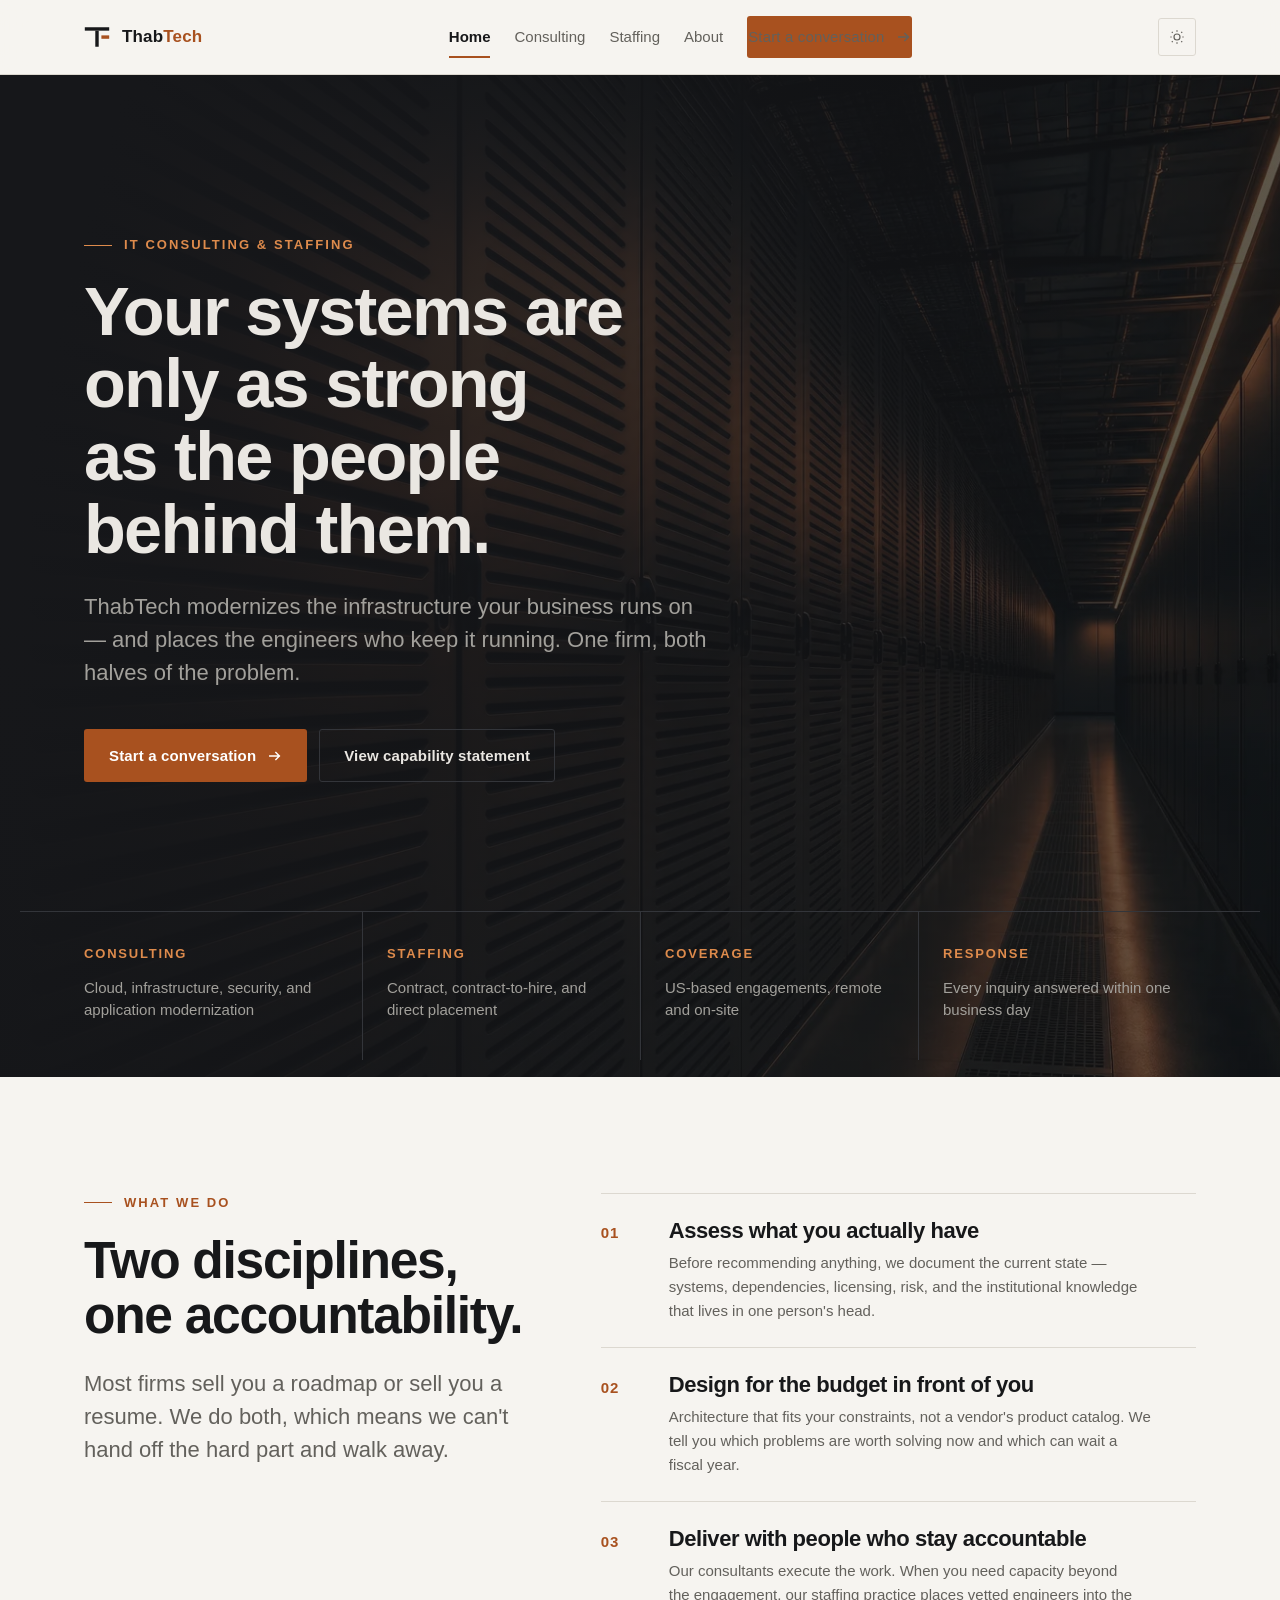
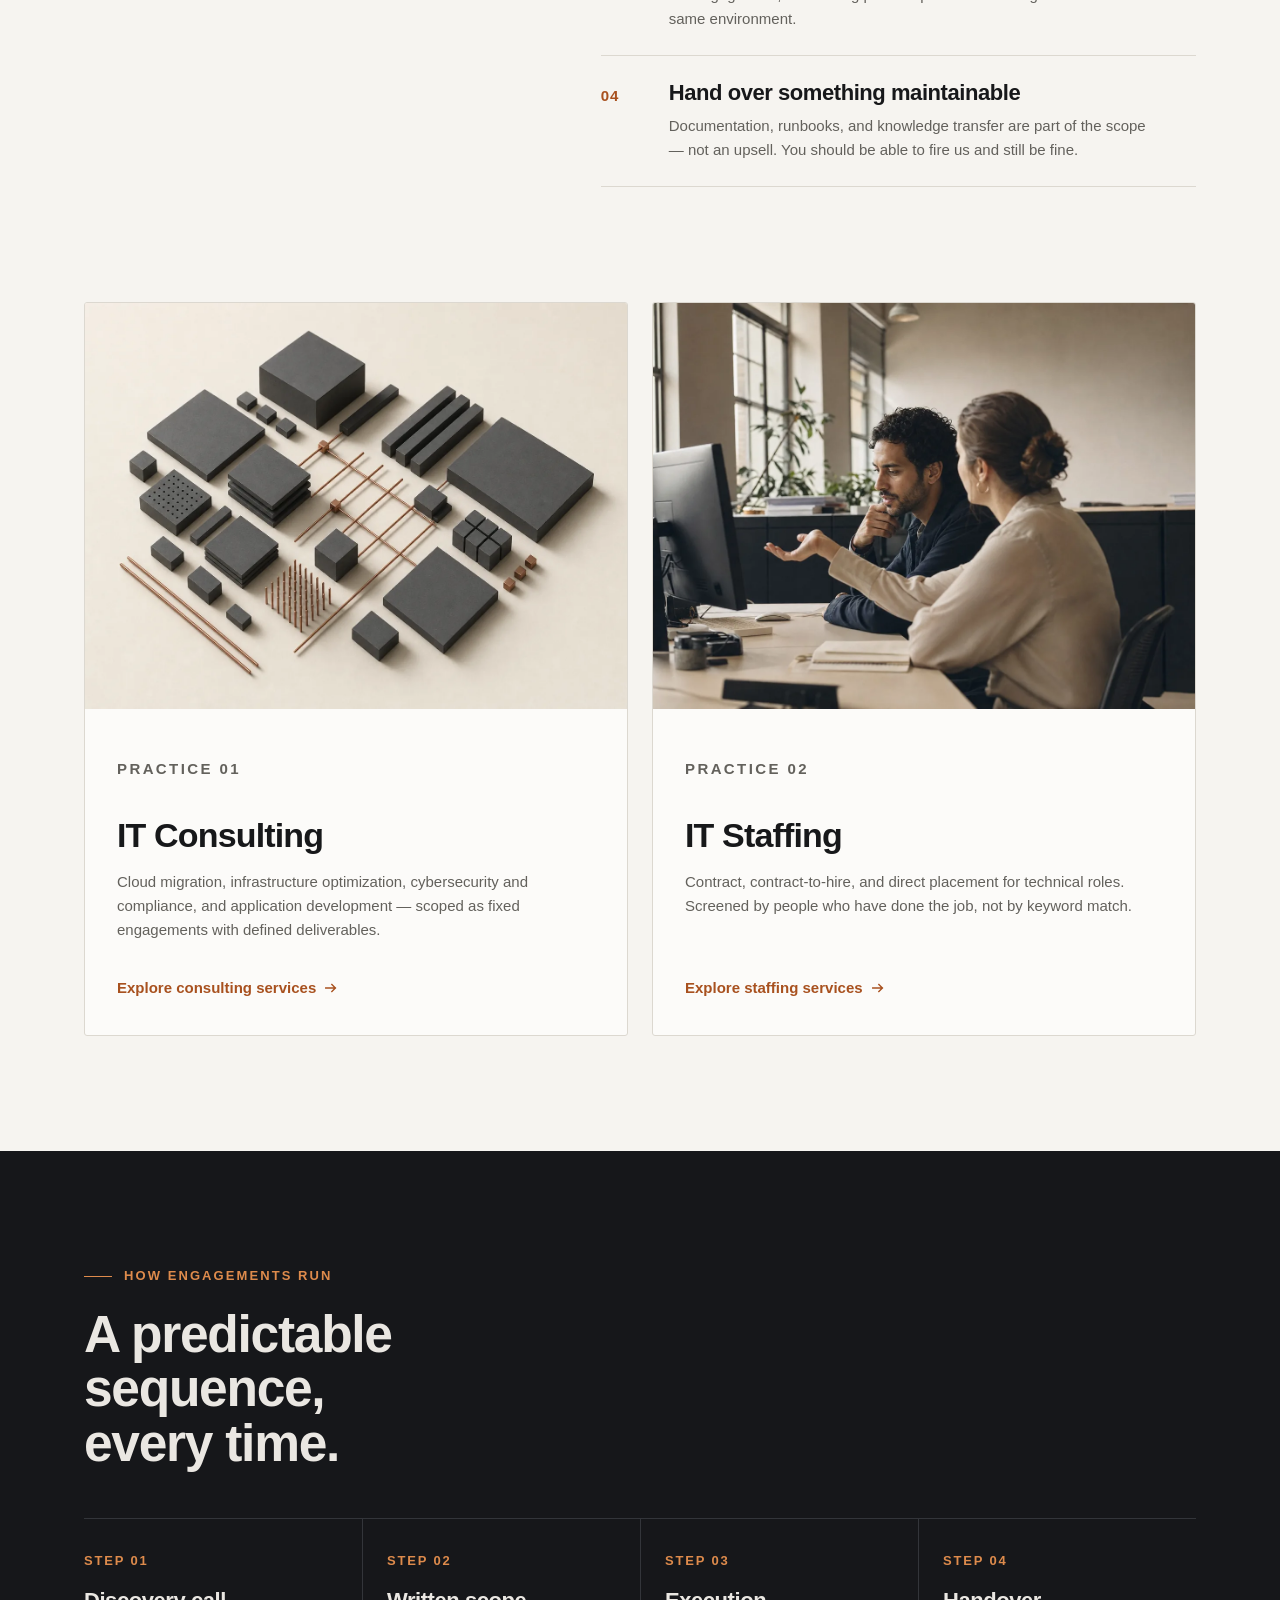
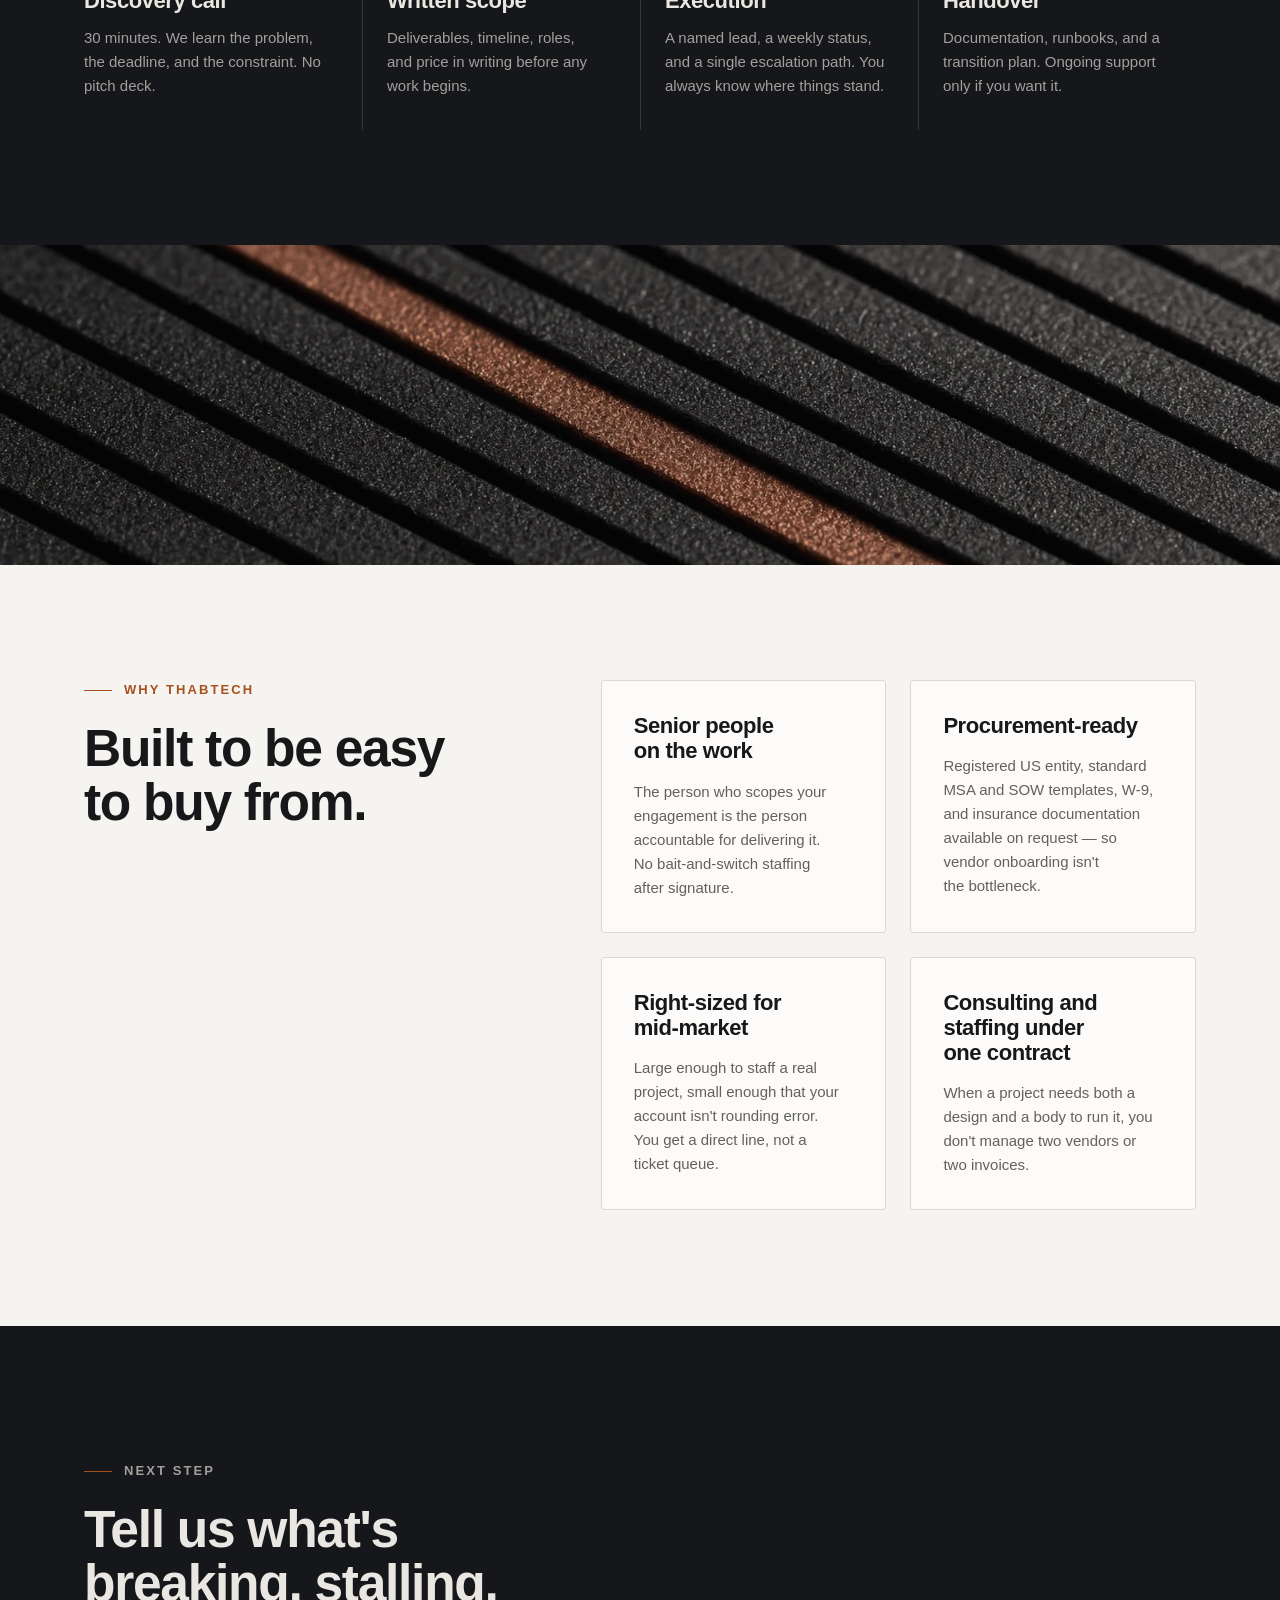
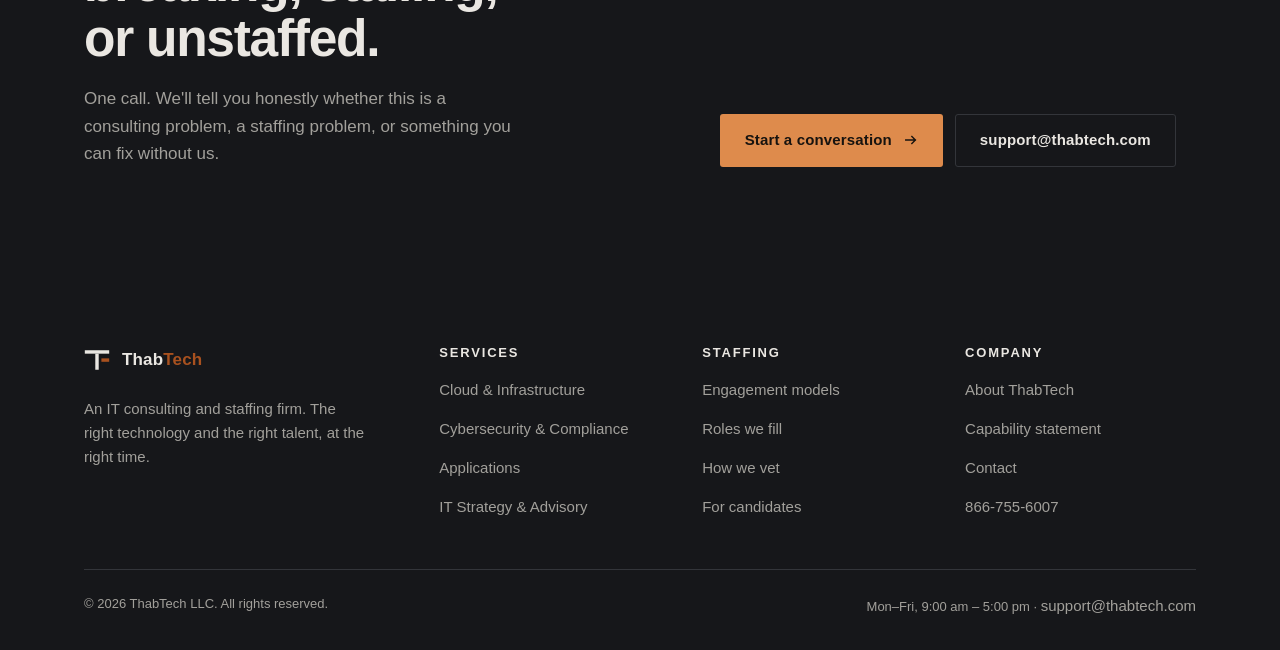
==== index.html @ 32658267 "ThabTech redesign: full 5-page site" ====
<!DOCTYPE html>
<html lang="en">
<head>
<meta charset="utf-8">
<meta name="viewport" content="width=device-width, initial-scale=1">
<title>ThabTech &mdash; IT Consulting &amp; Technical Staffing</title>
<meta name="description" content="ThabTech LLC modernizes the infrastructure your business runs on and places the engineers who keep it running. IT consulting and technical staffing under one contract.">
<meta property="og:title" content="ThabTech &mdash; IT Consulting &amp; Technical Staffing">
<meta property="og:description" content="ThabTech LLC modernizes the infrastructure your business runs on and places the engineers who keep it running. IT consulting and technical staffing under one contract.">
<meta property="og:type" content="website">
<meta property="og:image" content="assets/hero.webp">
<link rel="icon" href="data:image/svg+xml,%3Csvg xmlns='http://www.w3.org/2000/svg' viewBox='0 0 32 32'%3E%3Crect width='32' height='32' fill='%2316171A'/%3E%3Crect x='4' y='7' width='24' height='3.4' fill='%23EAE7E2'/%3E%3Crect x='14.3' y='10.4' width='3.4' height='15' fill='%23EAE7E2'/%3E%3Crect x='20.5' y='14.8' width='7.5' height='3.4' fill='%23DE8B4C'/%3E%3C/svg%3E">
<link rel="preconnect" href="https://api.fontshare.com">
<link href="https://api.fontshare.com/v2/css?f[]=cabinet-grotesk@700,800&f[]=satoshi@400,500,700&display=swap" rel="stylesheet">
<link rel="stylesheet" href="style.css">
</head>
<body>
<a class="skip" href="#main">Skip to content</a>
<header class="header">
  <div class="header__inner">
    <a class="brand" href="index.html" aria-label="ThabTech home"><svg viewBox="0 0 32 32" fill="none" aria-hidden="true"><rect x="1" y="4" width="30" height="4.2" fill="currentColor"/><rect x="13.9" y="8.2" width="4.2" height="19.8" fill="currentColor"/><rect x="21.4" y="14" width="9.6" height="4.2" fill="var(--accent)"/></svg><span class="brand__name">Thab<em>Tech</em></span></a>
    <nav class="nav" id="nav" aria-label="Main">
      <a href="index.html" aria-current="page">Home</a><a href="services.html">Consulting</a><a href="staffing.html">Staffing</a><a href="about.html">About</a>
      <a class="btn btn--primary" href="contact.html">Start a conversation <svg width="14" height="14" viewBox="0 0 16 16" fill="none" aria-hidden="true"><path d="M2 8h11M9 4l4 4-4 4" stroke="currentColor" stroke-width="1.6" stroke-linecap="square"/></svg></a>
    </nav>
    <div class="header__actions">
      <button class="icon-btn" id="theme-toggle" type="button" aria-label="Switch color theme">
        <svg width="16" height="16" viewBox="0 0 24 24" fill="none" stroke="currentColor" stroke-width="1.8" aria-hidden="true"><circle cx="12" cy="12" r="4.5"/><path d="M12 2v2M12 20v2M4.2 4.2l1.4 1.4M18.4 18.4l1.4 1.4M2 12h2M20 12h2M4.2 19.8l1.4-1.4M18.4 5.6l1.4-1.4"/></svg>
      </button>
      <button class="icon-btn menu-btn" id="menu-btn" type="button" aria-label="Toggle menu" aria-expanded="false" aria-controls="nav">
        <svg width="18" height="18" viewBox="0 0 24 24" fill="none" stroke="currentColor" stroke-width="1.8" aria-hidden="true"><path d="M3 7h18M3 12h18M3 17h18"/></svg>
      </button>
    </div>
  </div>
</header>
<main id="main">
<section class="hero">
  <div class="hero__media"><img src="assets/hero.webp" alt="A data center corridor lit by a single warm light along ranks of server cabinets." fetchpriority="high"></div>
  <div class="hero__inner">
    <p class="eyebrow">IT Consulting &amp; Staffing</p>
    <h1 class="h-hero">Your systems are only as strong as the people behind them.</h1>
    <p class="hero__lede">ThabTech modernizes the infrastructure your business runs on &mdash; and places the engineers who keep it running. One firm, both halves of the problem.</p>
    <div class="btn-row">
      <a class="btn btn--primary" href="contact.html">Start a conversation <svg width="14" height="14" viewBox="0 0 16 16" fill="none" aria-hidden="true"><path d="M2 8h11M9 4l4 4-4 4" stroke="currentColor" stroke-width="1.6" stroke-linecap="square"/></svg></a>
      <a class="btn btn--on-ink" href="about.html#capability">View capability statement</a>
    </div>
  </div>
  <dl class="statbar">
    <div><dt>Consulting</dt><dd>Cloud, infrastructure, security, and application modernization</dd></div>
    <div><dt>Staffing</dt><dd>Contract, contract-to-hire, and direct placement</dd></div>
    <div><dt>Coverage</dt><dd>US-based engagements, remote and on-site</dd></div>
    <div><dt>Response</dt><dd>Every inquiry answered within one business day</dd></div>
  </dl>
</section>

<section class="section">
  <div class="wrap split">
    <div class="sticky-head reveal">
      <p class="eyebrow">What we do</p>
      <h2 class="h-sec">Two disciplines, one accountability.</h2>
      <p class="lede mt-6">Most firms sell you a roadmap or sell you a resume. We do both, which means we can't hand off the hard part and walk away.</p>
    </div>
    <ol class="caplist reveal">
      <li><span class="num">01</span>
        <div><h3 class="h-card">Assess what you actually have</h3>
        <p>Before recommending anything, we document the current state &mdash; systems, dependencies, licensing, risk, and the institutional knowledge that lives in one person's head.</p></div>
      </li>
      <li><span class="num">02</span>
        <div><h3 class="h-card">Design for the budget in front of you</h3>
        <p>Architecture that fits your constraints, not a vendor's product catalog. We tell you which problems are worth solving now and which can wait a fiscal year.</p></div>
      </li>
      <li><span class="num">03</span>
        <div><h3 class="h-card">Deliver with people who stay accountable</h3>
        <p>Our consultants execute the work. When you need capacity beyond the engagement, our staffing practice places vetted engineers into the same environment.</p></div>
      </li>
      <li><span class="num">04</span>
        <div><h3 class="h-card">Hand over something maintainable</h3>
        <p>Documentation, runbooks, and knowledge transfer are part of the scope &mdash; not an upsell. You should be able to fire us and still be fine.</p></div>
      </li>
    </ol>
  </div>
</section>

<section class="section" style="padding-top:0">
  <div class="wrap cards">
    <article class="card card--feature reveal">
      <img src="assets/consulting.webp" alt="Graphite blocks and copper rods arranged in a precise modular grid." loading="lazy">
      <div class="card__body">
        <p class="eyebrow eyebrow--plain">Practice 01</p>
        <h3 class="h-sub">IT Consulting</h3>
        <p>Cloud migration, infrastructure optimization, cybersecurity and compliance, and application development &mdash; scoped as fixed engagements with defined deliverables.</p>
        <div class="card__foot"><a class="arrow-link" href="services.html">Explore consulting services <svg width="14" height="14" viewBox="0 0 16 16" fill="none" aria-hidden="true"><path d="M2 8h11M9 4l4 4-4 4" stroke="currentColor" stroke-width="1.6" stroke-linecap="square"/></svg></a></div>
      </div>
    </article>
    <article class="card card--feature reveal">
      <img src="assets/staffing.webp" alt="Two colleagues reviewing work together at a monitor in a bright office." loading="lazy">
      <div class="card__body">
        <p class="eyebrow eyebrow--plain">Practice 02</p>
        <h3 class="h-sub">IT Staffing</h3>
        <p>Contract, contract-to-hire, and direct placement for technical roles. Screened by people who have done the job, not by keyword match.</p>
        <div class="card__foot"><a class="arrow-link" href="staffing.html">Explore staffing services <svg width="14" height="14" viewBox="0 0 16 16" fill="none" aria-hidden="true"><path d="M2 8h11M9 4l4 4-4 4" stroke="currentColor" stroke-width="1.6" stroke-linecap="square"/></svg></a></div>
      </div>
    </article>
  </div>
</section>

<section class="band section">
  <div class="wrap">
    <div style="max-width:52ch">
      <p class="eyebrow">How engagements run</p>
      <h2 class="h-sec">A predictable sequence, every time.</h2>
    </div>
    <div class="steps mt-12">
      <div class="reveal"><span class="num">Step 01</span><h3 class="h-card">Discovery call</h3><p>30 minutes. We learn the problem, the deadline, and the constraint. No pitch deck.</p></div>
      <div class="reveal"><span class="num">Step 02</span><h3 class="h-card">Written scope</h3><p>Deliverables, timeline, roles, and price in writing before any work begins.</p></div>
      <div class="reveal"><span class="num">Step 03</span><h3 class="h-card">Execution</h3><p>A named lead, a weekly status, and a single escalation path. You always know where things stand.</p></div>
      <div class="reveal"><span class="num">Step 04</span><h3 class="h-card">Handover</h3><p>Documentation, runbooks, and a transition plan. Ongoing support only if you want it.</p></div>
    </div>
  </div>
</section>

<div class="strip"><img src="assets/texture.webp" alt="" role="presentation" loading="lazy"></div>

<section class="section">
  <div class="wrap split">
    <div class="sticky-head reveal">
      <p class="eyebrow">Why ThabTech</p>
      <h2 class="h-sec">Built to be easy to buy from.</h2>
    </div>
    <div class="cards reveal" style="grid-template-columns:repeat(auto-fit,minmax(min(100%,260px),1fr))">
      <div class="card"><h3 class="h-card">Senior people on the work</h3><p>The person who scopes your engagement is the person accountable for delivering it. No bait-and-switch staffing after signature.</p></div>
      <div class="card"><h3 class="h-card">Procurement-ready</h3><p>Registered US entity, standard MSA and SOW templates, W-9, and insurance documentation available on request &mdash; so vendor onboarding isn't the bottleneck.</p></div>
      <div class="card"><h3 class="h-card">Right-sized for mid-market</h3><p>Large enough to staff a real project, small enough that your account isn't rounding error. You get a direct line, not a ticket queue.</p></div>
      <div class="card"><h3 class="h-card">Consulting and staffing under one contract</h3><p>When a project needs both a design and a body to run it, you don't manage two vendors or two invoices.</p></div>
    </div>
  </div>
</section>

<section class="cta section">
  <div class="wrap cta__inner">
    <div>
      <p class="eyebrow">Next step</p>
      <h2 class="h-sec">Tell us what's breaking, stalling, or unstaffed.</h2>
      <p>One call. We'll tell you honestly whether this is a consulting problem, a staffing problem, or something you can fix without us.</p>
    </div>
    <div class="btn-row">
      <a class="btn btn--primary" href="contact.html">Start a conversation <svg width="14" height="14" viewBox="0 0 16 16" fill="none" aria-hidden="true"><path d="M2 8h11M9 4l4 4-4 4" stroke="currentColor" stroke-width="1.6" stroke-linecap="square"/></svg></a>
      <a class="btn btn--on-ink" href="mailto:support@thabtech.com">support@thabtech.com</a>
    </div>
  </div>
</section></main>
<footer class="footer">
  <div class="wrap">
    <div class="footer__grid">
      <div>
        <a class="brand" href="index.html" aria-label="ThabTech home"><svg viewBox="0 0 32 32" fill="none" aria-hidden="true"><rect x="1" y="4" width="30" height="4.2" fill="currentColor"/><rect x="13.9" y="8.2" width="4.2" height="19.8" fill="currentColor"/><rect x="21.4" y="14" width="9.6" height="4.2" fill="var(--accent)"/></svg><span class="brand__name">Thab<em>Tech</em></span></a>
        <p class="footer__tag">An IT consulting and staffing firm. The right technology and the right talent, at the right time.</p>
      </div>
      <div>
        <h3>Services</h3>
        <ul>
          <li><a href="services.html#cloud">Cloud &amp; Infrastructure</a></li>
          <li><a href="services.html#security">Cybersecurity &amp; Compliance</a></li>
          <li><a href="services.html#apps">Applications</a></li>
          <li><a href="services.html#advisory">IT Strategy &amp; Advisory</a></li>
        </ul>
      </div>
      <div>
        <h3>Staffing</h3>
        <ul>
          <li><a href="staffing.html#models">Engagement models</a></li>
          <li><a href="staffing.html#roles">Roles we fill</a></li>
          <li><a href="staffing.html#vetting">How we vet</a></li>
          <li><a href="staffing.html#candidates">For candidates</a></li>
        </ul>
      </div>
      <div>
        <h3>Company</h3>
        <ul>
          <li><a href="about.html">About ThabTech</a></li>
          <li><a href="about.html#capability">Capability statement</a></li>
          <li><a href="contact.html">Contact</a></li>
          <li><a href="tel:+18667556007">866-755-6007</a></li>
        </ul>
      </div>
    </div>
    <div class="footer__bar">
      <span>&copy; 2026 ThabTech LLC. All rights reserved.</span>
      <span>Mon&ndash;Fri, 9:00 am &ndash; 5:00 pm &middot; <a href="mailto:support@thabtech.com">support@thabtech.com</a></span>
    </div>
  </div>
</footer>
<script>
(function () {
  var root = document.documentElement;
  var mq = window.matchMedia('(prefers-color-scheme: dark)');
  var theme = mq.matches ? 'dark' : 'light';
  root.setAttribute('data-theme', theme);
  document.getElementById('theme-toggle').addEventListener('click', function () {
    theme = theme === 'dark' ? 'light' : 'dark';
    root.setAttribute('data-theme', theme);
  });

  var nav = document.getElementById('nav');
  var mb = document.getElementById('menu-btn');
  mb.addEventListener('click', function () {
    var open = nav.getAttribute('data-open') === 'true';
    nav.setAttribute('data-open', String(!open));
    mb.setAttribute('aria-expanded', String(!open));
  });

  var io = new IntersectionObserver(function (entries) {
    entries.forEach(function (e) { if (e.isIntersecting) { e.target.classList.add('is-in'); io.unobserve(e.target); } });
  }, { rootMargin: '0px 0px -8% 0px', threshold: 0.05 });
  document.querySelectorAll('.reveal').forEach(function (el, i) {
    el.style.transitionDelay = (Math.min(i % 4, 3) * 70) + 'ms';
    io.observe(el);
  });
})();
</script>
</body>
</html>
---- style.css ----
/* ThabTech — design system */

:root {
  /* Type scale */
  --text-xs: clamp(0.75rem, 0.7rem + 0.25vw, 0.8125rem);
  --text-sm: clamp(0.875rem, 0.83rem + 0.2vw, 0.9375rem);
  --text-base: clamp(1rem, 0.96rem + 0.2vw, 1.0625rem);
  --text-lg: clamp(1.125rem, 1rem + 0.6vw, 1.375rem);
  --text-xl: clamp(1.5rem, 1.2rem + 1.2vw, 2.125rem);
  --text-2xl: clamp(2rem, 1.3rem + 2.4vw, 3.25rem);
  --text-3xl: clamp(2.5rem, 1.4rem + 3.6vw, 4.5rem);

  /* Spacing */
  --space-1: 0.25rem;  --space-2: 0.5rem;   --space-3: 0.75rem;
  --space-4: 1rem;     --space-5: 1.25rem;  --space-6: 1.5rem;
  --space-8: 2rem;     --space-10: 2.5rem;  --space-12: 3rem;
  --space-16: 4rem;    --space-20: 5rem;    --space-24: 6rem;
  --space-32: 8rem;

  --radius-sm: 2px;
  --radius: 3px;
  --maxw: 1240px;
  --gutter: clamp(1.25rem, 5vw, 4.5rem);
  --section-y: clamp(4rem, 9vw, 8.5rem);

  --font-display: 'Cabinet Grotesk', 'Helvetica Neue', sans-serif;
  --font-body: 'Satoshi', 'Helvetica Neue', Arial, sans-serif;
}

/* ---- Light (default) ---- */
:root, [data-theme='light'] {
  --bg: #F6F4F0;
  --surface: #FCFBF9;
  --surface-2: #EFECE6;
  --border: #DCD8D0;
  --border-strong: #C4BFB5;
  --text: #17181A;
  --text-muted: #63615C;
  --text-faint: #94918A;
  --accent: #A8511F;
  --accent-hover: #85400F;
  --accent-soft: #F0E4DA;
  --ink: #16171A;
  --on-ink: #EAE7E2;
  --on-ink-muted: #A2A09B;
  --on-ink-border: #33353A;
  --accent-on-ink: #DE8B4C;
}

/* ---- Dark ---- */
[data-theme='dark'] {
  --bg: #131416;
  --surface: #191A1D;
  --surface-2: #202226;
  --border: #2E3034;
  --border-strong: #43464B;
  --text: #E3E1DD;
  --text-muted: #97958F;
  --text-faint: #6A6863;
  --accent: #DE8B4C;
  --accent-hover: #EFA268;
  --accent-soft: #2A211A;
  --ink: #0D0E10;
  --on-ink: #E3E1DD;
  --on-ink-muted: #97958F;
  --on-ink-border: #2A2C30;
  --accent-on-ink: #DE8B4C;
}

*, *::before, *::after { box-sizing: border-box; }

html { -webkit-text-size-adjust: 100%; scroll-behavior: smooth; }
@media (prefers-reduced-motion: reduce) {
  html { scroll-behavior: auto; }
  *, *::before, *::after { animation-duration: .001ms !important; transition-duration: .001ms !important; }
}

body {
  margin: 0;
  background: var(--bg);
  color: var(--text);
  font-family: var(--font-body);
  font-size: var(--text-base);
  line-height: 1.6;
  -webkit-font-smoothing: antialiased;
  transition: background-color .3s ease, color .3s ease;
}

h1, h2, h3, h4 {
  font-family: var(--font-display);
  font-weight: 700;
  line-height: 1.06;
  letter-spacing: -0.025em;
  margin: 0;
  text-wrap: balance;
}
p { margin: 0; text-wrap: pretty; }
img { display: block; max-width: 100%; height: auto; }
a { color: inherit; }

::selection { background: var(--accent); color: #fff; }

:focus-visible {
  outline: 2px solid var(--accent);
  outline-offset: 3px;
  border-radius: var(--radius-sm);
}

.wrap { max-width: var(--maxw); margin-inline: auto; padding-inline: var(--gutter); }
.section { padding-block: var(--section-y); }
.skip {
  position: absolute; left: -9999px; top: 0; z-index: 999;
  background: var(--accent); color: #fff; padding: var(--space-3) var(--space-5);
}
.skip:focus { left: var(--space-4); top: var(--space-4); }

/* ---------- Type utilities ---------- */
.eyebrow {
  font-family: var(--font-body);
  font-size: var(--text-xs);
  font-weight: 700;
  letter-spacing: 0.16em;
  text-transform: uppercase;
  color: var(--accent);
  margin: 0 0 var(--space-5);
  display: flex; align-items: center; gap: var(--space-3);
}
.eyebrow::before {
  content: ''; width: 28px; height: 1px; background: var(--accent); flex: none;
}
.eyebrow--plain::before { display: none; }

.h-hero { font-size: var(--text-3xl); }
.h-sec { font-size: var(--text-2xl); }
.h-sub { font-size: var(--text-xl); }
.h-card { font-family: var(--font-display); font-size: var(--text-lg); font-weight: 700; letter-spacing: -0.02em; line-height: 1.15; margin: 0; }

.lede { font-size: var(--text-lg); line-height: 1.5; color: var(--text-muted); max-width: 40ch; }
.body-muted { color: var(--text-muted); }
.measure { max-width: 62ch; }
.mt-4 { margin-top: var(--space-4); }
.mt-6 { margin-top: var(--space-6); }
.mt-8 { margin-top: var(--space-8); }
.mt-12 { margin-top: var(--space-12); }

/* ---------- Buttons ---------- */
.btn {
  display: inline-flex; align-items: center; gap: var(--space-3);
  font-family: var(--font-body); font-size: var(--text-sm); font-weight: 700;
  letter-spacing: .01em;
  padding: 0.9em 1.6em;
  border-radius: var(--radius);
  border: 1px solid transparent;
  text-decoration: none;
  cursor: pointer;
  transition: background-color .2s ease, color .2s ease, border-color .2s ease, transform .2s ease;
}
.btn:hover { transform: translateY(-1px); }
.btn svg { flex: none; transition: transform .2s ease; }
.btn:hover svg { transform: translateX(3px); }

.btn--primary { background: var(--accent); color: #fff; }
.btn--primary:hover { background: var(--accent-hover); }
[data-theme='dark'] .btn--primary { color: #17130F; }

.btn--ghost { border-color: var(--border-strong); color: var(--text); }
.btn--ghost:hover { border-color: var(--text); background: var(--surface); }

.btn--on-ink { border-color: var(--on-ink-border); color: var(--on-ink); }
.btn--on-ink:hover { border-color: var(--on-ink); background: rgba(255,255,255,.06); }

.btn-row { display: flex; flex-wrap: wrap; gap: var(--space-3); }

.arrow-link {
  display: inline-flex; align-items: center; gap: var(--space-2);
  font-size: var(--text-sm); font-weight: 700; color: var(--accent);
  text-decoration: none; border-bottom: 1px solid transparent; padding-bottom: 2px;
}
.arrow-link:hover { border-color: currentColor; }
.arrow-link svg { transition: transform .2s ease; }
.arrow-link:hover svg { transform: translateX(3px); }

/* ---------- Header ---------- */
.header {
  position: sticky; top: 0; z-index: 60;
  background: color-mix(in srgb, var(--bg) 88%, transparent);
  backdrop-filter: blur(14px);
  border-bottom: 1px solid var(--border);
}
.header__inner {
  display: flex; align-items: center; justify-content: space-between;
  gap: var(--space-6); height: 74px;
  max-width: var(--maxw); margin-inline: auto; padding-inline: var(--gutter);
}
.brand { display: inline-flex; align-items: center; gap: var(--space-3); text-decoration: none; color: var(--text); }
.brand svg { width: 26px; height: 26px; }
.brand__name {
  font-family: var(--font-display); font-weight: 800; font-size: 1.0625rem;
  letter-spacing: .01em;
}
.brand__name em { font-style: normal; color: var(--accent); }

.nav { display: flex; align-items: center; gap: var(--space-6); }
.nav a {
  font-size: var(--text-sm); font-weight: 500; text-decoration: none; color: var(--text-muted);
  padding: var(--space-2) 0; position: relative;
}
.nav a:hover { color: var(--text); }
.nav a[aria-current='page'] { color: var(--text); font-weight: 700; }
.nav a[aria-current='page']::after {
  content: ''; position: absolute; left: 0; right: 0; bottom: -1px; height: 2px; background: var(--accent);
}
.header__actions { display: flex; align-items: center; gap: var(--space-3); }

.icon-btn {
  width: 38px; height: 38px; display: grid; place-items: center;
  background: none; border: 1px solid var(--border); border-radius: var(--radius);
  color: var(--text-muted); cursor: pointer; transition: color .2s, border-color .2s;
}
.icon-btn:hover { color: var(--text); border-color: var(--border-strong); }
.menu-btn { display: none; }

@media (max-width: 900px) {
  .nav {
    position: fixed; inset: 74px 0 auto; flex-direction: column; align-items: stretch;
    gap: 0; background: var(--bg); border-bottom: 1px solid var(--border);
    padding: var(--space-2) var(--gutter) var(--space-6);
    transform: translateY(-120%); transition: transform .3s cubic-bezier(.16,1,.3,1);
    box-shadow: 0 24px 40px -24px rgba(0,0,0,.35);
  }
  .nav[data-open='true'] { transform: translateY(0); }
  .nav a { padding: var(--space-4) 0; border-bottom: 1px solid var(--border); font-size: var(--text-base); }
  .nav a[aria-current='page']::after { display: none; }
  .nav .btn { margin-top: var(--space-5); justify-content: center; }
  .menu-btn { display: grid; }
}

/* ---------- Hero ---------- */
.hero { position: relative; background: var(--ink); color: var(--on-ink); overflow: hidden; }
.hero__media { position: absolute; inset: 0; }
.hero__media img { width: 100%; height: 100%; object-fit: cover; opacity: .55; }
.hero__media::after {
  content: ''; position: absolute; inset: 0;
  background: linear-gradient(105deg, var(--ink) 8%, color-mix(in srgb, var(--ink) 72%, transparent) 48%, color-mix(in srgb, var(--ink) 30%, transparent) 100%);
}
.hero__inner {
  position: relative; max-width: var(--maxw); margin-inline: auto;
  padding: clamp(5rem, 13vw, 10rem) var(--gutter) clamp(4rem, 9vw, 7rem);
}
.hero .eyebrow { color: var(--accent-on-ink); }
.hero .eyebrow::before { background: var(--accent-on-ink); }
.hero h1 { max-width: 17ch; }
.hero__lede { font-size: var(--text-lg); line-height: 1.5; color: var(--on-ink-muted); max-width: 52ch; margin-top: var(--space-6); }
.hero .btn-row { margin-top: var(--space-10); }

.hero--sub .hero__inner { padding-block: clamp(4rem, 9vw, 7rem) clamp(3rem, 6vw, 5rem); }
.hero--sub h1 { max-width: 20ch; font-size: var(--text-2xl); }

/* stat bar */
.statbar {
  position: relative; border-top: 1px solid var(--on-ink-border);
  max-width: var(--maxw); margin-inline: auto; padding-inline: var(--gutter);
  display: grid; grid-template-columns: repeat(4, 1fr);
}
.statbar > div { padding: var(--space-8) var(--space-6) var(--space-10) 0; }
.statbar > div + div { border-left: 1px solid var(--on-ink-border); padding-left: var(--space-6); }
.statbar dt { font-size: var(--text-xs); letter-spacing: .14em; text-transform: uppercase; color: var(--accent-on-ink); font-weight: 700; }
.statbar dd { margin: var(--space-3) 0 0; font-size: var(--text-sm); color: var(--on-ink-muted); line-height: 1.45; }
@media (max-width: 860px) {
  .statbar { grid-template-columns: repeat(2, 1fr); }
  .statbar > div:nth-child(odd) { border-left: 0; padding-left: 0; }
  .statbar > div:nth-child(n+3) { border-top: 1px solid var(--on-ink-border); }
  .statbar > div { padding-block: var(--space-6); }
}
@media (max-width: 520px) {
  .statbar { grid-template-columns: 1fr; }
  .statbar > div { border-left: 0 !important; padding-left: 0 !important; }
  .statbar > div + div { border-top: 1px solid var(--on-ink-border); }
}

/* ---------- Layout blocks ---------- */
.split {
  display: grid; grid-template-columns: minmax(0, 0.85fr) minmax(0, 1.15fr);
  gap: clamp(2.5rem, 6vw, 6rem); align-items: start;
}
.split--even { grid-template-columns: 1fr 1fr; align-items: center; }
@media (max-width: 900px) { .split, .split--even { grid-template-columns: 1fr; } }

.sticky-head { position: sticky; top: 110px; }
@media (max-width: 900px) { .sticky-head { position: static; } }

/* numbered capability list */
.caplist { list-style: none; margin: 0; padding: 0; }
.caplist li { display: grid; grid-template-columns: 3.25rem 1fr; gap: var(--space-4); padding-block: var(--space-6); border-top: 1px solid var(--border); }
.caplist li:last-child { border-bottom: 1px solid var(--border); }
.caplist .num { font-family: var(--font-display); font-size: var(--text-sm); font-weight: 700; color: var(--accent); padding-top: .25em; letter-spacing: .06em; }
.caplist p { color: var(--text-muted); font-size: var(--text-sm); margin-top: var(--space-2); max-width: 58ch; }

/* practice cards */
.cards { display: grid; gap: var(--space-6); grid-template-columns: repeat(auto-fit, minmax(min(100%, 300px), 1fr)); }
.card {
  background: var(--surface); border: 1px solid var(--border); border-radius: var(--radius);
  padding: var(--space-8); display: flex; flex-direction: column; gap: var(--space-4);
  transition: border-color .25s ease, transform .25s ease;
}
.card:hover { border-color: var(--border-strong); transform: translateY(-2px); }
.card p { color: var(--text-muted); font-size: var(--text-sm); }
.card ul { margin: 0; padding-left: 1.1em; color: var(--text-muted); font-size: var(--text-sm); display: grid; gap: var(--space-2); }
.card ul li::marker { color: var(--accent); }
.card__foot { margin-top: auto; padding-top: var(--space-4); }

.card--feature { padding: 0; overflow: hidden; }
.card--feature img { aspect-ratio: 4/3; object-fit: cover; width: 100%; }
.card--feature .card__body { padding: var(--space-8); display: flex; flex-direction: column; gap: var(--space-4); flex: 1; }

/* process steps */
.steps { display: grid; gap: 0; grid-template-columns: repeat(auto-fit, minmax(min(100%, 240px), 1fr)); border-top: 1px solid var(--border); }
.steps > div { padding: var(--space-8) var(--space-6) var(--space-8) 0; }
.steps > div + div { border-left: 1px solid var(--border); padding-left: var(--space-6); }
@media (max-width: 760px) {
  .steps > div + div { border-left: 0; padding-left: 0; border-top: 1px solid var(--border); }
}
.steps .num {
  font-family: var(--font-display); font-size: var(--text-xs); font-weight: 700;
  letter-spacing: .14em; color: var(--accent); text-transform: uppercase;
  display: block; margin-bottom: var(--space-4);
}
.steps p { color: var(--text-muted); font-size: var(--text-sm); margin-top: var(--space-3); }

/* ink band */
.band { background: var(--ink); color: var(--on-ink); }
.band .h-sec, .band h2, .band h3 { color: var(--on-ink); }
.band p { color: var(--on-ink-muted); }
.band .eyebrow { color: var(--accent-on-ink); }
.band .eyebrow::before { background: var(--accent-on-ink); }
.band .steps { border-color: var(--on-ink-border); }
.band .steps > div + div { border-color: var(--on-ink-border); }
.band .steps .num { color: var(--accent-on-ink); }

/* full-bleed texture strip */
.strip { position: relative; height: clamp(180px, 26vw, 320px); overflow: hidden; background: var(--ink); }
.strip img { width: 100%; height: 100%; object-fit: cover; opacity: .8; }

/* CTA band */
.cta { background: var(--ink); color: var(--on-ink); }
.cta__inner { display: grid; grid-template-columns: 1.2fr 1fr; gap: clamp(2rem, 5vw, 5rem); align-items: end; }
@media (max-width: 820px) { .cta__inner { grid-template-columns: 1fr; align-items: start; } }
.cta h2 { color: var(--on-ink); max-width: 16ch; }
.cta p { color: var(--on-ink-muted); margin-top: var(--space-5); max-width: 46ch; }
.cta .btn--primary { background: var(--accent-on-ink); color: #17130F; }
.cta .btn--primary:hover { background: #F0A469; }

/* definition rows (capability statement) */
.deftable { border-top: 1px solid var(--border); }
.deftable > div {
  display: grid; grid-template-columns: minmax(160px, 220px) 1fr; gap: var(--space-4) var(--space-8);
  padding-block: var(--space-5); border-bottom: 1px solid var(--border); align-items: baseline;
}
.deftable dt { font-size: var(--text-xs); letter-spacing: .12em; text-transform: uppercase; font-weight: 700; color: var(--text-faint); }
.deftable dd { margin: 0; font-size: var(--text-sm); color: var(--text); }
@media (max-width: 620px) { .deftable > div { grid-template-columns: 1fr; gap: var(--space-2); } }

/* role chips */
.chips { display: flex; flex-wrap: wrap; gap: var(--space-2); margin: 0; padding: 0; list-style: none; }
.chips li {
  font-size: var(--text-sm); color: var(--text-muted);
  border: 1px solid var(--border); border-radius: 100px; padding: .45em 1em; background: var(--surface);
}

/* contact */
.contact-grid { display: grid; grid-template-columns: 1fr 1fr; gap: clamp(2.5rem, 6vw, 5rem); align-items: start; }
@media (max-width: 900px) { .contact-grid { grid-template-columns: 1fr; } }

.field { display: grid; gap: var(--space-2); margin-bottom: var(--space-5); }
.field label { font-size: var(--text-xs); letter-spacing: .1em; text-transform: uppercase; font-weight: 700; color: var(--text-faint); }
.field input, .field select, .field textarea {
  font-family: var(--font-body); font-size: var(--text-base); color: var(--text);
  background: var(--surface); border: 1px solid var(--border); border-radius: var(--radius);
  padding: .8em 1em; width: 100%;
  transition: border-color .2s ease;
}
.field input:focus, .field select:focus, .field textarea:focus { border-color: var(--accent); outline: none; }
.field textarea { min-height: 140px; resize: vertical; }

.contact-list { list-style: none; margin: 0; padding: 0; border-top: 1px solid var(--border); }
.contact-list li { padding-block: var(--space-5); border-bottom: 1px solid var(--border); }
.contact-list .k { font-size: var(--text-xs); letter-spacing: .12em; text-transform: uppercase; font-weight: 700; color: var(--text-faint); display: block; margin-bottom: var(--space-2); }
.contact-list .v { font-family: var(--font-display); font-size: var(--text-lg); font-weight: 700; letter-spacing: -.02em; text-decoration: none; color: var(--text); }
.contact-list a.v:hover { color: var(--accent); }

.note {
  background: var(--accent-soft); border-left: 2px solid var(--accent);
  padding: var(--space-5) var(--space-6); font-size: var(--text-sm); color: var(--text-muted);
  border-radius: 0 var(--radius) var(--radius) 0;
}

/* ---------- Footer ---------- */
.footer { background: var(--ink); color: var(--on-ink-muted); padding-block: var(--space-16) var(--space-8); }
.footer__grid { display: grid; grid-template-columns: 1.4fr 1fr 1fr 1fr; gap: var(--space-8); }
@media (max-width: 860px) { .footer__grid { grid-template-columns: 1fr 1fr; } }
@media (max-width: 520px) { .footer__grid { grid-template-columns: 1fr; } }
.footer .brand { color: var(--on-ink); }
.footer h3 { font-family: var(--font-body); font-size: var(--text-xs); letter-spacing: .14em; text-transform: uppercase; color: var(--on-ink); font-weight: 700; margin-bottom: var(--space-4); }
.footer ul { list-style: none; margin: 0; padding: 0; display: grid; gap: var(--space-3); }
.footer a { color: var(--on-ink-muted); text-decoration: none; font-size: var(--text-sm); }
.footer a:hover { color: var(--accent-on-ink); }
.footer__bar {
  margin-top: var(--space-12); padding-top: var(--space-6); border-top: 1px solid var(--on-ink-border);
  display: flex; flex-wrap: wrap; gap: var(--space-4); justify-content: space-between;
  font-size: var(--text-xs); color: var(--on-ink-muted);
}
.footer__tag { font-size: var(--text-sm); color: var(--on-ink-muted); margin-top: var(--space-4); max-width: 34ch; }

/* ---------- Reveal on scroll ---------- */
.reveal { opacity: 0; transform: translateY(14px); transition: opacity .7s cubic-bezier(.16,1,.3,1), transform .7s cubic-bezier(.16,1,.3,1); }
.reveal.is-in { opacity: 1; transform: none; }
@media (prefers-reduced-motion: reduce) { .reveal { opacity: 1; transform: none; } }
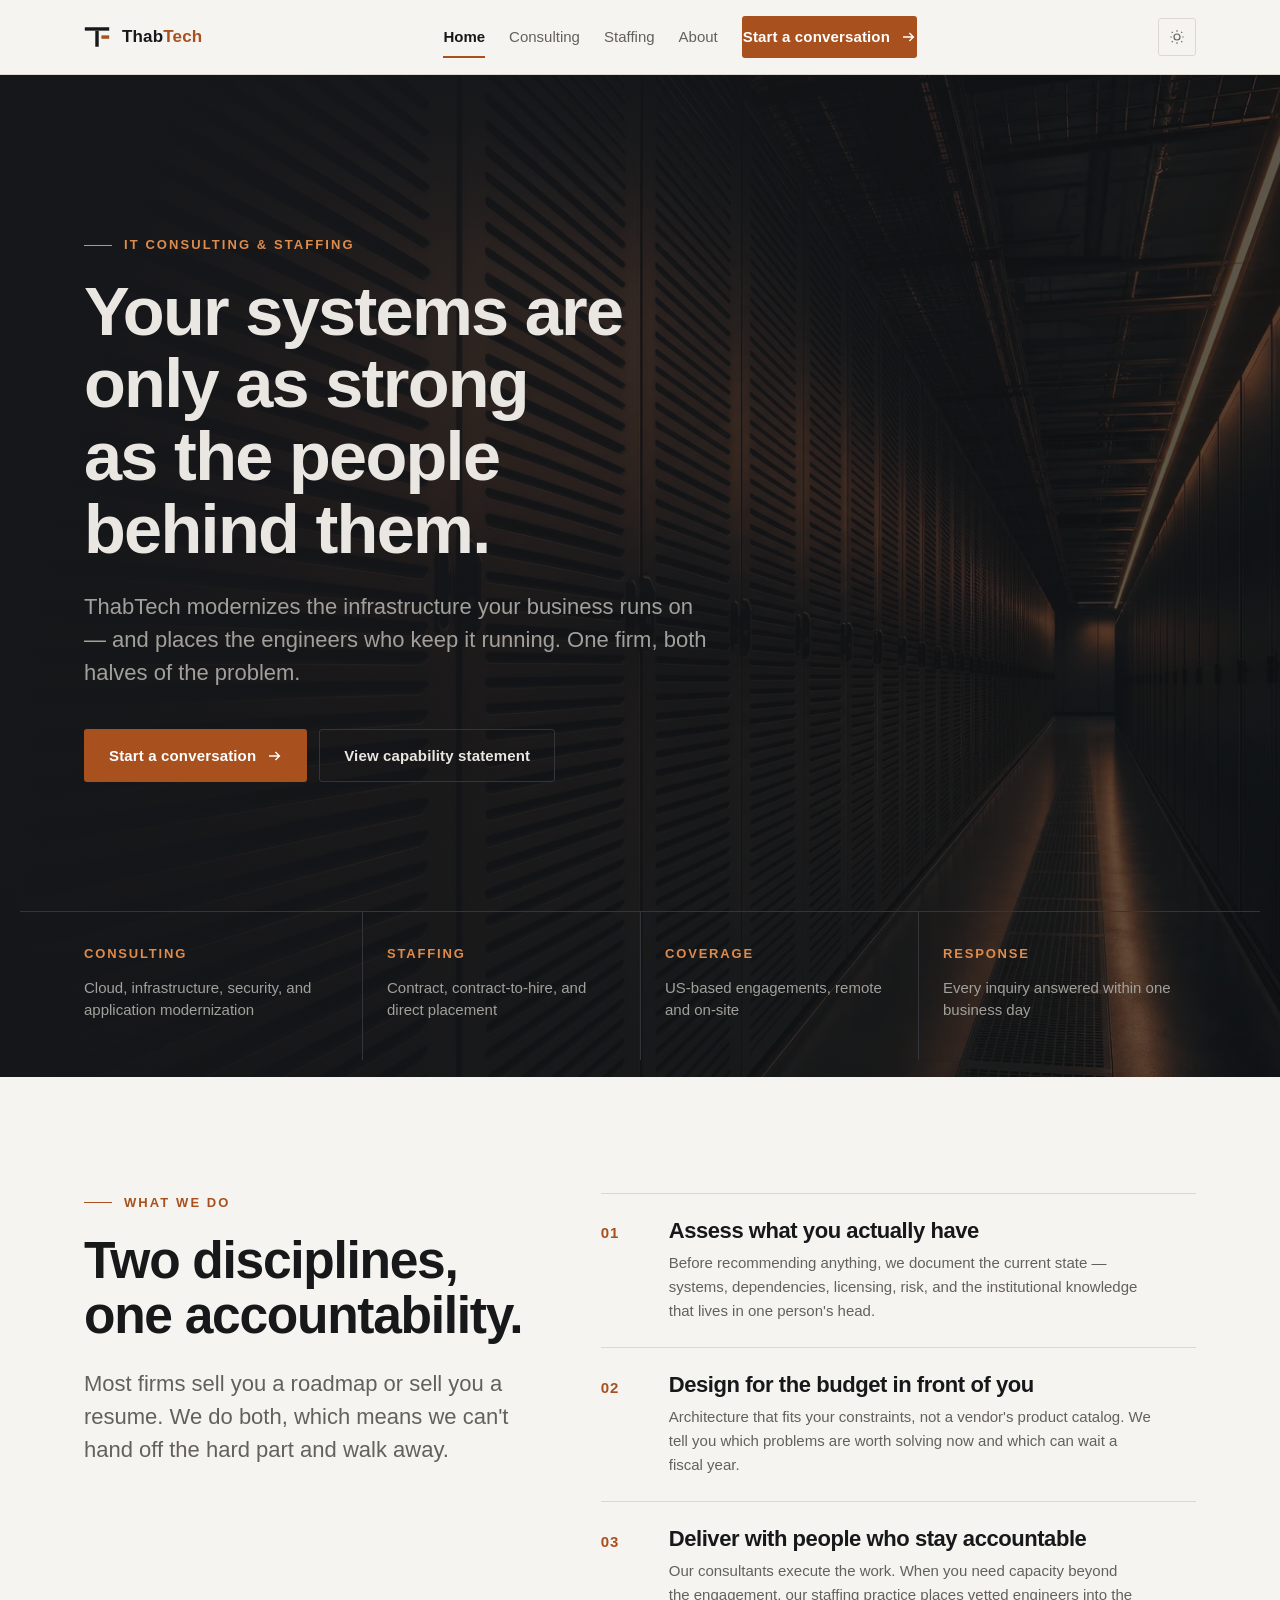
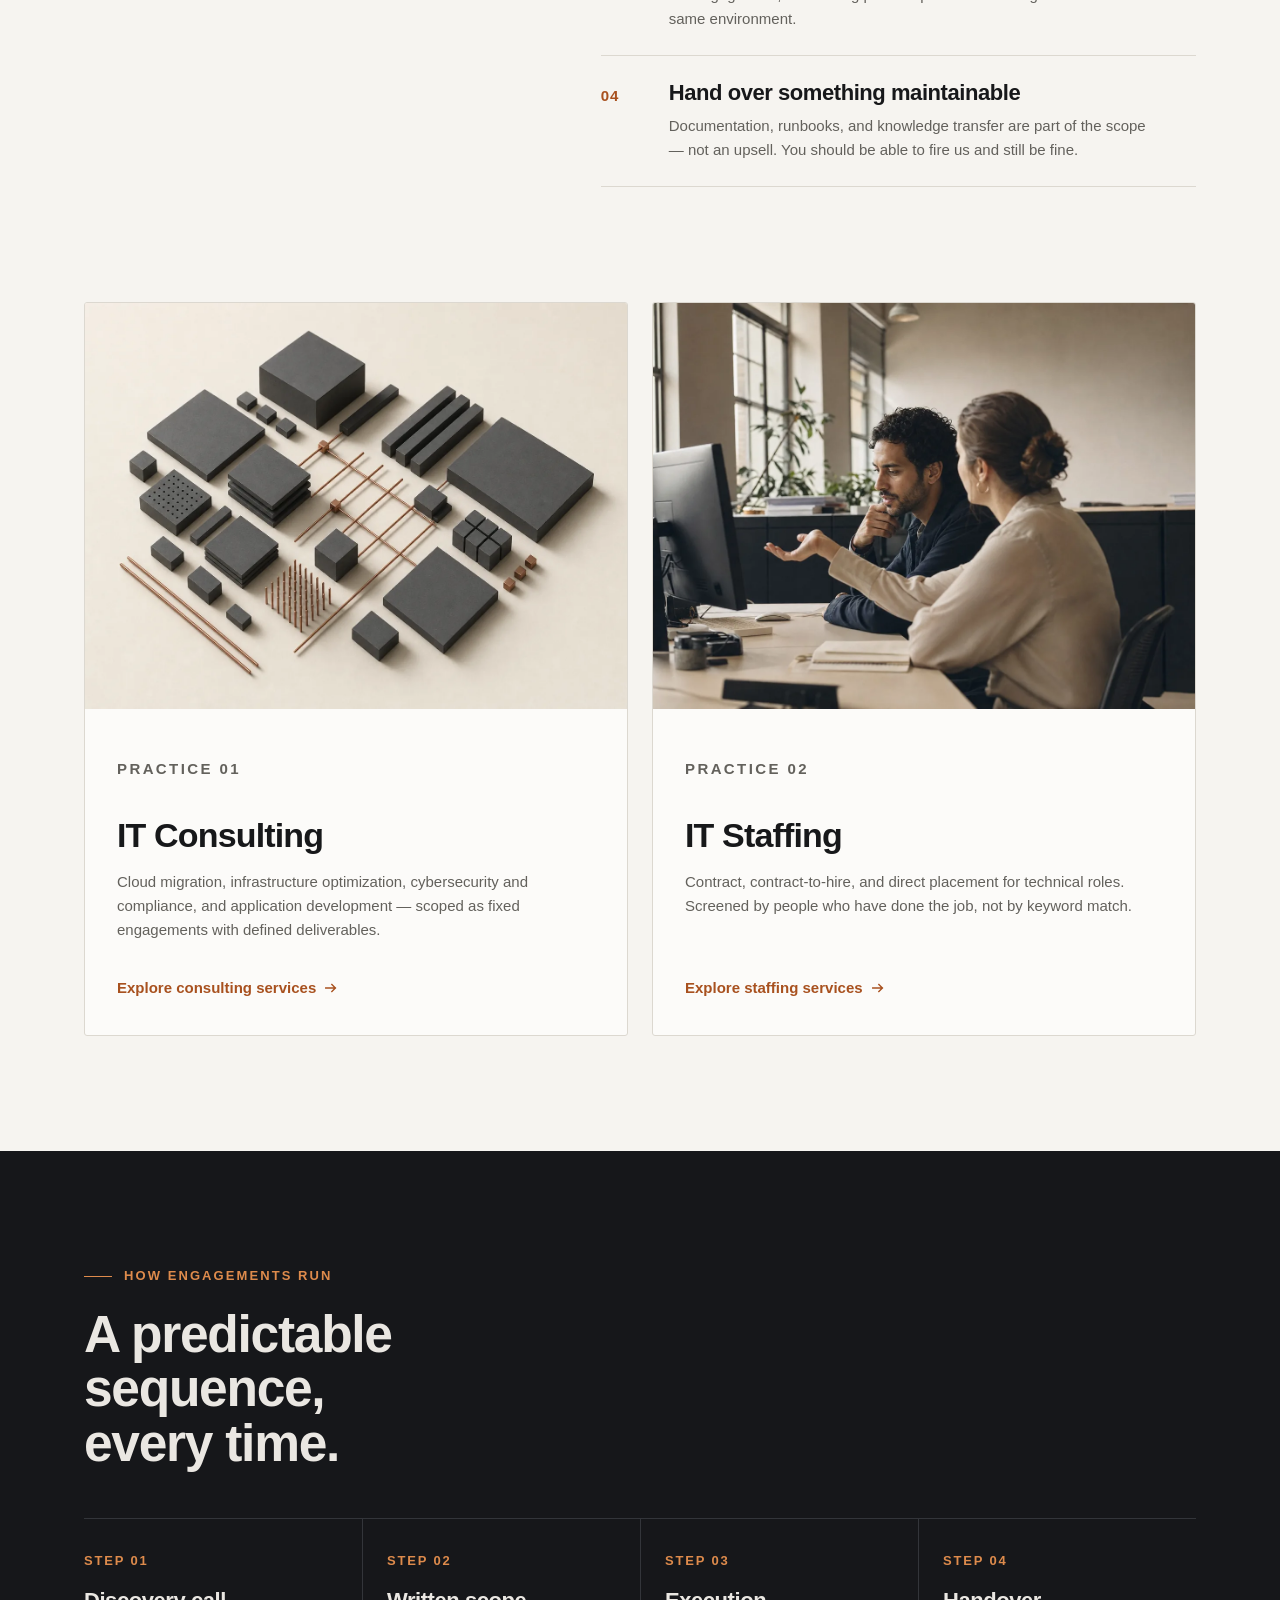
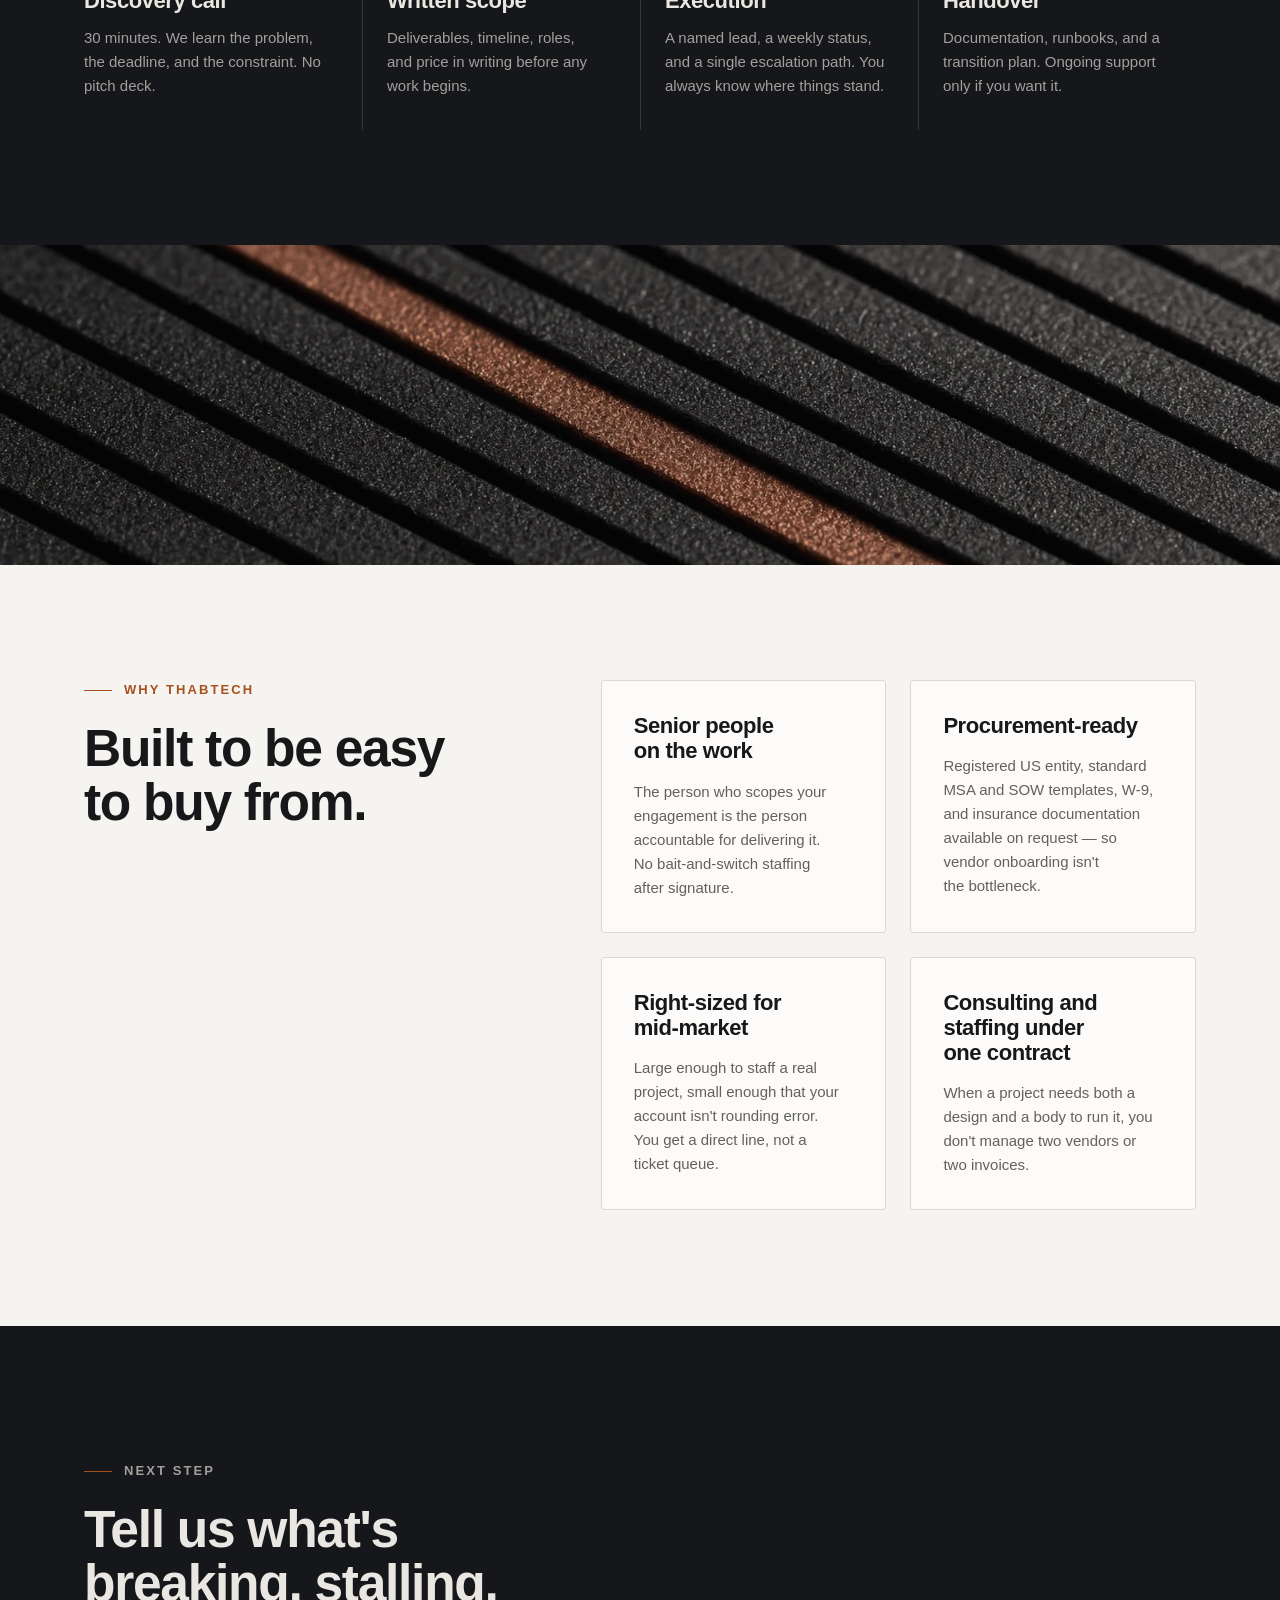
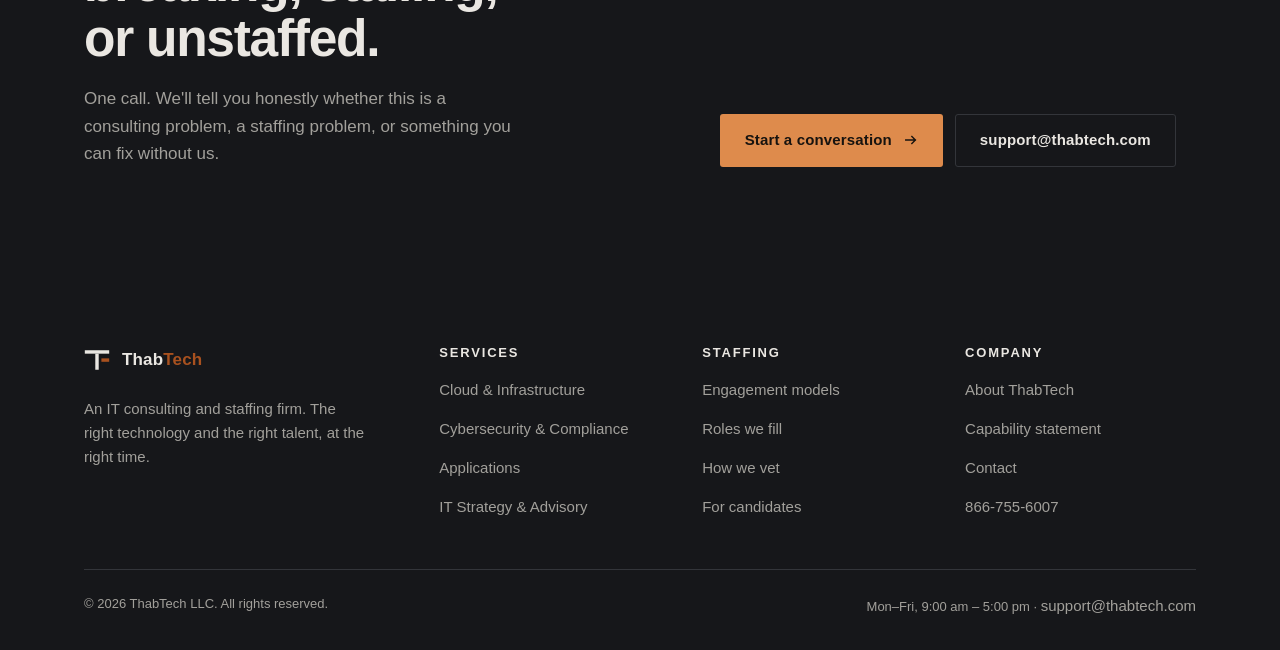
==== commit 8c5fae75: "QA fixes: nav CTA contrast, no-JS reveal fallback" ====
--- a/index.html
+++ b/index.html
@@ -13,6 +13,7 @@
 <link rel="preconnect" href="https://api.fontshare.com">
 <link href="https://api.fontshare.com/v2/css?f[]=cabinet-grotesk@700,800&f[]=satoshi@400,500,700&display=swap" rel="stylesheet">
 <link rel="stylesheet" href="style.css">
+<script>document.documentElement.classList.add('js');</script>
 </head>
 <body>
 <a class="skip" href="#main">Skip to content</a>
--- a/style.css
+++ b/style.css
@@ -207,6 +207,8 @@
 }
 .nav a:hover { color: var(--text); }
 .nav a[aria-current='page'] { color: var(--text); font-weight: 700; }
+.nav a.btn--primary { color: #fff; font-weight: 700; }
+[data-theme='dark'] .nav a.btn--primary { color: #17130F; }
 .nav a[aria-current='page']::after {
   content: ''; position: absolute; left: 0; right: 0; bottom: -1px; height: 2px; background: var(--accent);
 }
@@ -412,6 +414,6 @@
 .footer__tag { font-size: var(--text-sm); color: var(--on-ink-muted); margin-top: var(--space-4); max-width: 34ch; }
 
 /* ---------- Reveal on scroll ---------- */
-.reveal { opacity: 0; transform: translateY(14px); transition: opacity .7s cubic-bezier(.16,1,.3,1), transform .7s cubic-bezier(.16,1,.3,1); }
-.reveal.is-in { opacity: 1; transform: none; }
-@media (prefers-reduced-motion: reduce) { .reveal { opacity: 1; transform: none; } }
+.js .reveal { opacity: 0; transform: translateY(14px); transition: opacity .7s cubic-bezier(.16,1,.3,1), transform .7s cubic-bezier(.16,1,.3,1); }
+.js .reveal.is-in { opacity: 1; transform: none; }
+@media (prefers-reduced-motion: reduce) { .js .reveal { opacity: 1; transform: none; } }
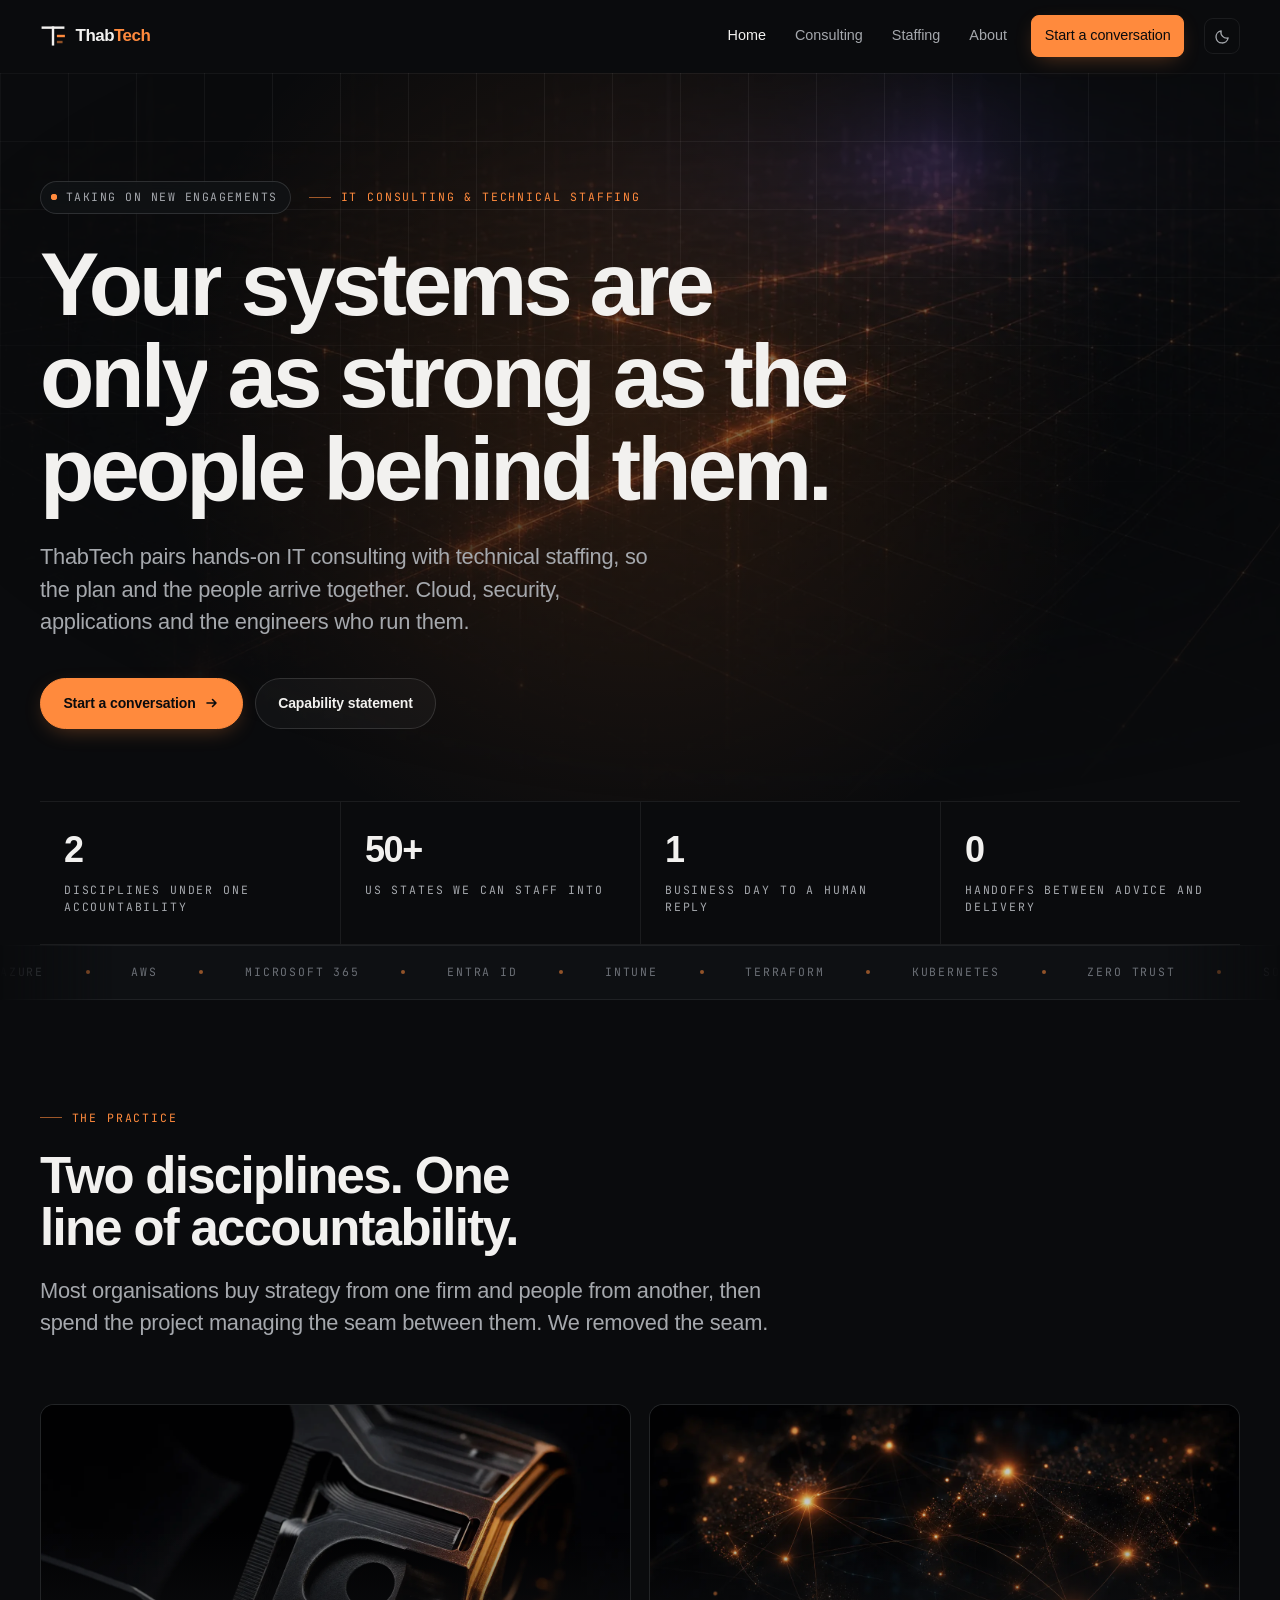
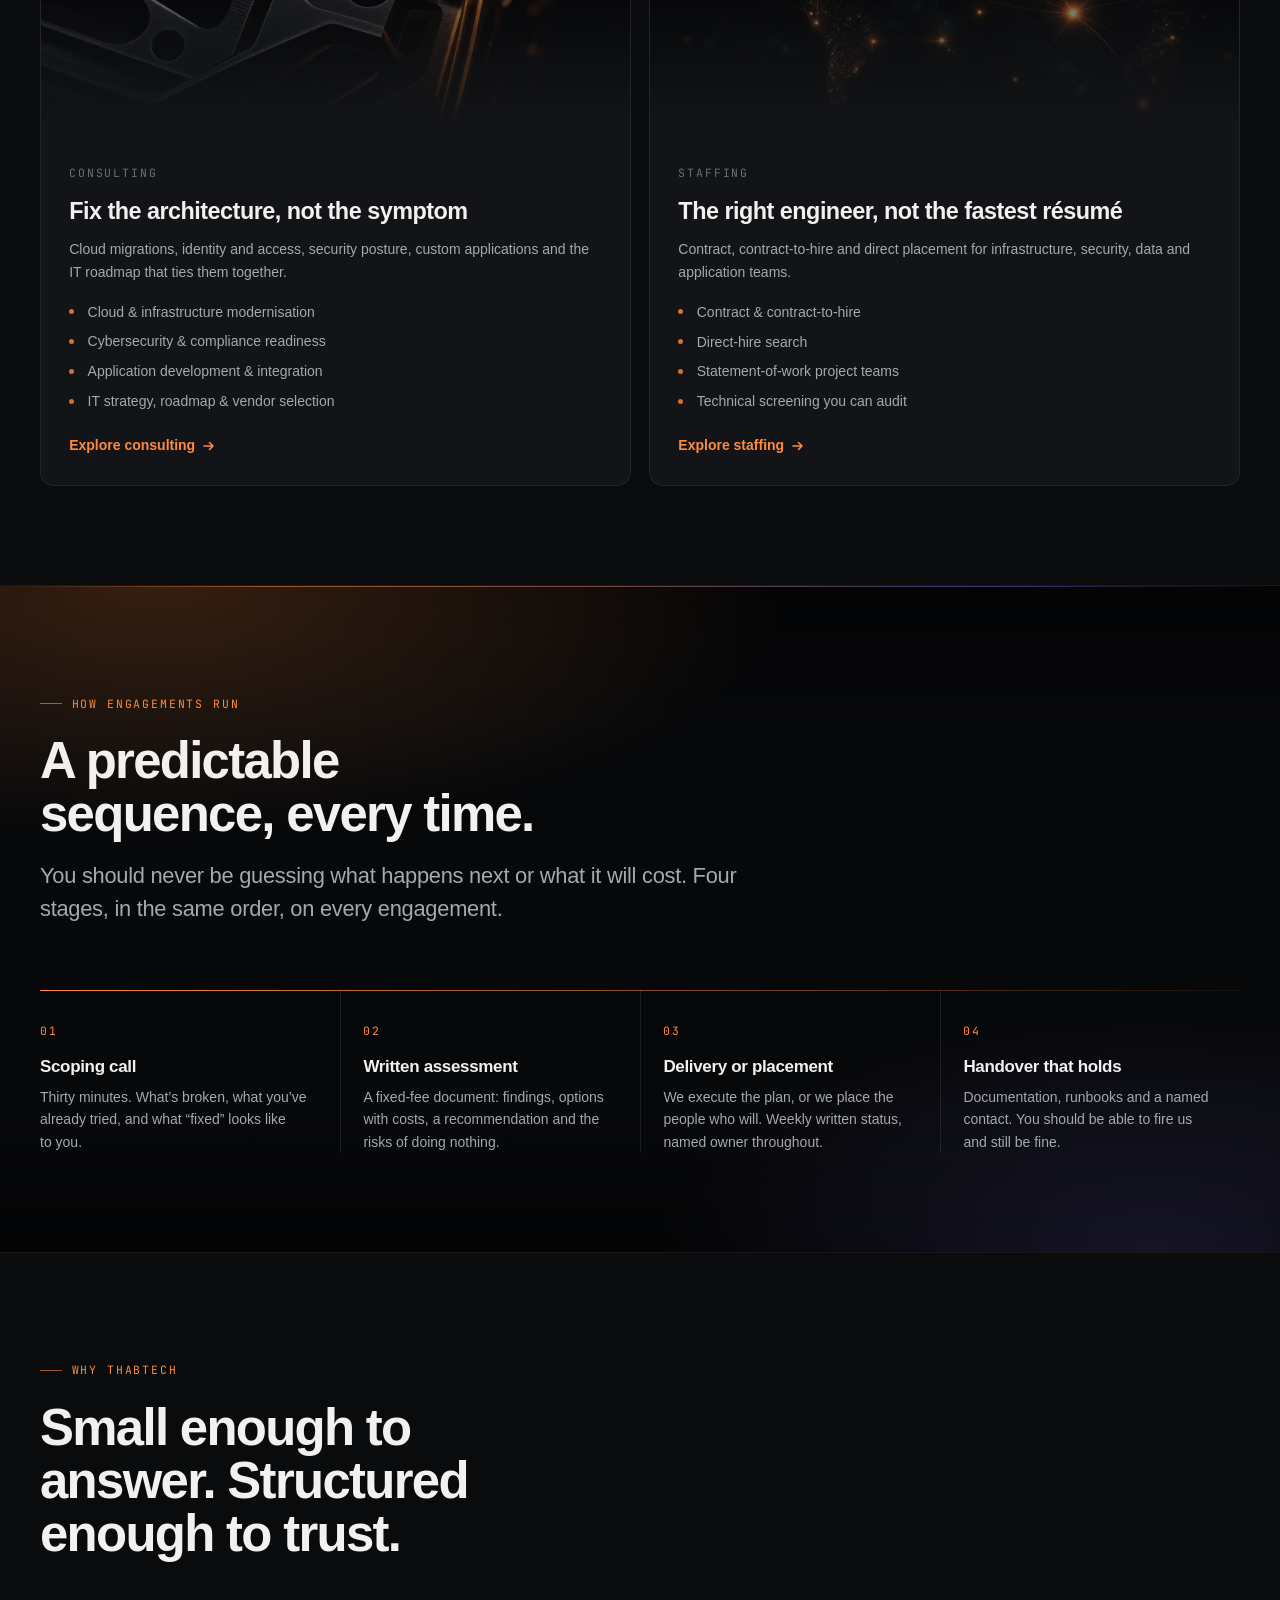
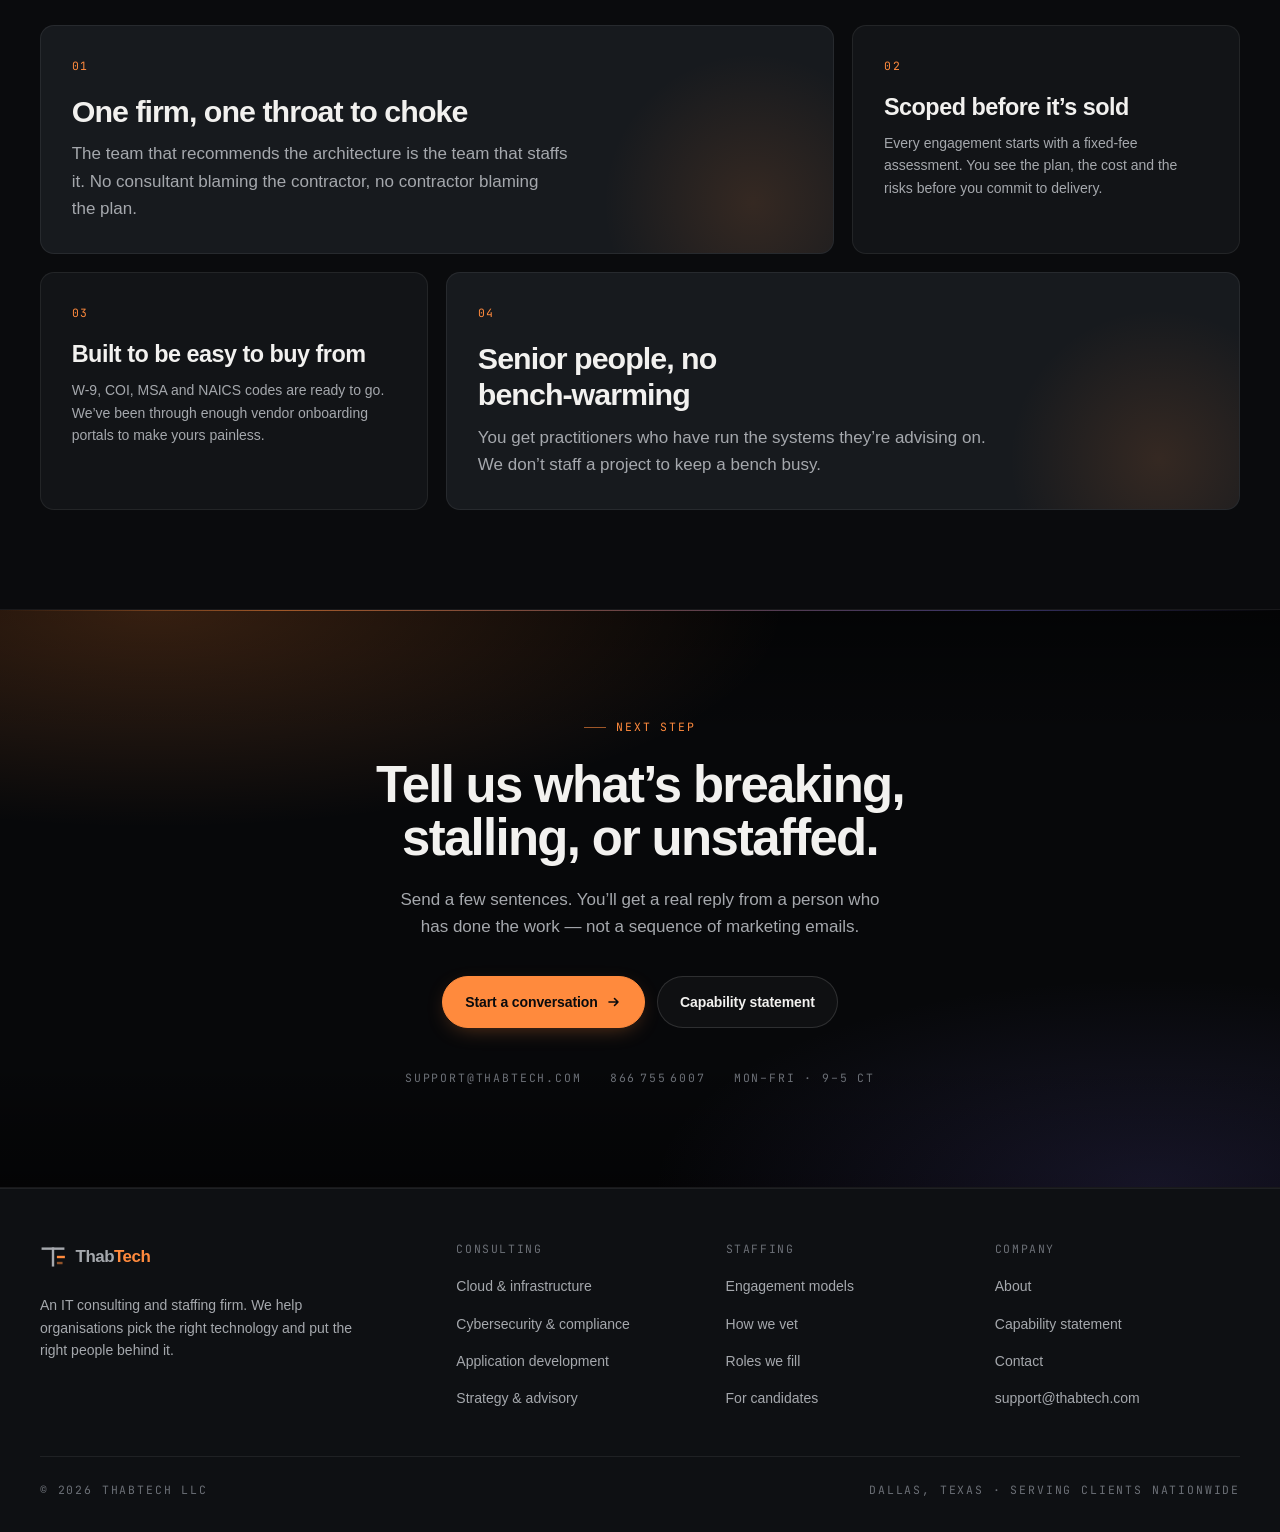
==== commit 034f4ada: "Redesign: 'Signal' direction — dark-first, luminous, engineered" ====
--- a/index.html
+++ b/index.html
@@ -1,222 +1,265 @@
 <!DOCTYPE html>
-<html lang="en">
+<html lang="en" data-theme="dark">
 <head>
 <meta charset="utf-8">
 <meta name="viewport" content="width=device-width, initial-scale=1">
-<title>ThabTech &mdash; IT Consulting &amp; Technical Staffing</title>
-<meta name="description" content="ThabTech LLC modernizes the infrastructure your business runs on and places the engineers who keep it running. IT consulting and technical staffing under one contract.">
-<meta property="og:title" content="ThabTech &mdash; IT Consulting &amp; Technical Staffing">
-<meta property="og:description" content="ThabTech LLC modernizes the infrastructure your business runs on and places the engineers who keep it running. IT consulting and technical staffing under one contract.">
+<title>ThabTech — IT Consulting &amp; Technical Staffing</title>
+<meta name="description" content="ThabTech is an IT consulting and staffing firm. We help organisations choose the right technology and put the right people behind it. Dallas, Texas — serving clients nationwide.">
+<meta name="theme-color" content="#0A0B0D">
+<meta property="og:title" content="ThabTech — IT Consulting &amp; Technical Staffing">
+<meta property="og:description" content="ThabTech is an IT consulting and staffing firm. We help organisations choose the right technology and put the right people behind it. Dallas, Texas — serving clients nationwide.">
 <meta property="og:type" content="website">
-<meta property="og:image" content="assets/hero.webp">
-<link rel="icon" href="data:image/svg+xml,%3Csvg xmlns='http://www.w3.org/2000/svg' viewBox='0 0 32 32'%3E%3Crect width='32' height='32' fill='%2316171A'/%3E%3Crect x='4' y='7' width='24' height='3.4' fill='%23EAE7E2'/%3E%3Crect x='14.3' y='10.4' width='3.4' height='15' fill='%23EAE7E2'/%3E%3Crect x='20.5' y='14.8' width='7.5' height='3.4' fill='%23DE8B4C'/%3E%3C/svg%3E">
-<link rel="preconnect" href="https://api.fontshare.com">
-<link href="https://api.fontshare.com/v2/css?f[]=cabinet-grotesk@700,800&f[]=satoshi@400,500,700&display=swap" rel="stylesheet">
+<link rel="icon" href="data:image/svg+xml,%3Csvg xmlns='http://www.w3.org/2000/svg' viewBox='0 0 28 28'%3E%3Crect width='28' height='28' fill='%230A0B0D'/%3E%3Cpath d='M4 6h20M14 6v17' stroke='%23F2F1EF' stroke-width='2.6'/%3E%3Cpath d='M18.5 14h6' stroke='%23FF8A3D' stroke-width='2.6'/%3E%3C/svg%3E">
+<link rel="preconnect" href="https://api.fontshare.com" crossorigin>
+<link rel="preconnect" href="https://fonts.gstatic.com" crossorigin>
 <link rel="stylesheet" href="style.css">
-<script>document.documentElement.classList.add('js');</script>
+<script>
+  document.documentElement.classList.add('js');
+  try {
+    var t = localStorage.getItem('tt-theme');
+    if (t) document.documentElement.dataset.theme = t;
+  } catch (e) {}
+</script>
 </head>
 <body>
 <a class="skip" href="#main">Skip to content</a>
-<header class="header">
-  <div class="header__inner">
-    <a class="brand" href="index.html" aria-label="ThabTech home"><svg viewBox="0 0 32 32" fill="none" aria-hidden="true"><rect x="1" y="4" width="30" height="4.2" fill="currentColor"/><rect x="13.9" y="8.2" width="4.2" height="19.8" fill="currentColor"/><rect x="21.4" y="14" width="9.6" height="4.2" fill="var(--accent)"/></svg><span class="brand__name">Thab<em>Tech</em></span></a>
-    <nav class="nav" id="nav" aria-label="Main">
-      <a href="index.html" aria-current="page">Home</a><a href="services.html">Consulting</a><a href="staffing.html">Staffing</a><a href="about.html">About</a>
-      <a class="btn btn--primary" href="contact.html">Start a conversation <svg width="14" height="14" viewBox="0 0 16 16" fill="none" aria-hidden="true"><path d="M2 8h11M9 4l4 4-4 4" stroke="currentColor" stroke-width="1.6" stroke-linecap="square"/></svg></a>
-    </nav>
-    <div class="header__actions">
-      <button class="icon-btn" id="theme-toggle" type="button" aria-label="Switch color theme">
-        <svg width="16" height="16" viewBox="0 0 24 24" fill="none" stroke="currentColor" stroke-width="1.8" aria-hidden="true"><circle cx="12" cy="12" r="4.5"/><path d="M12 2v2M12 20v2M4.2 4.2l1.4 1.4M18.4 18.4l1.4 1.4M2 12h2M20 12h2M4.2 19.8l1.4-1.4M18.4 5.6l1.4-1.4"/></svg>
-      </button>
-      <button class="icon-btn menu-btn" id="menu-btn" type="button" aria-label="Toggle menu" aria-expanded="false" aria-controls="nav">
-        <svg width="18" height="18" viewBox="0 0 24 24" fill="none" stroke="currentColor" stroke-width="1.8" aria-hidden="true"><path d="M3 7h18M3 12h18M3 17h18"/></svg>
-      </button>
-    </div>
-  </div>
+<header class="hdr">
+<div class="hdr__in">
+  <a class="brand" href="index.html" aria-label="ThabTech home"><svg class="brand__mark" viewBox="0 0 28 28" fill="none" aria-hidden="true">
+<path d="M3 5h22" stroke="currentColor" stroke-width="2.6" stroke-linecap="square"/>
+<path d="M14 5v18" stroke="currentColor" stroke-width="2.6" stroke-linecap="square"/>
+<path d="M19.5 14h6" stroke="#FF8A3D" stroke-width="2.6" stroke-linecap="square"/>
+<path d="M19.5 20.5h3.5" stroke="#FF8A3D" stroke-width="2.6" stroke-linecap="square" opacity=".55"/>
+</svg><span class="brand__txt">Thab<em>Tech</em></span></a>
+  <nav class="nav" id="nav">
+    <a href="index.html" aria-current="page">Home</a><a href="services.html">Consulting</a><a href="staffing.html">Staffing</a><a href="about.html">About</a>
+    <a class="btn btn--primary btn--sm" href="contact.html">Start a conversation</a>
+  </nav>
+  <button class="icbtn" id="theme" type="button" aria-label="Toggle colour theme">
+    <svg class="icbtn__moon" width="15" height="15" viewBox="0 0 16 16" fill="none" aria-hidden="true"><path d="M14 9.5A6.2 6.2 0 0 1 6.5 2a6.5 6.5 0 1 0 7.5 7.5Z" stroke="currentColor" stroke-width="1.4" stroke-linejoin="round"/></svg>
+    <svg class="icbtn__sun" width="15" height="15" viewBox="0 0 16 16" fill="none" aria-hidden="true"><circle cx="8" cy="8" r="3.2" stroke="currentColor" stroke-width="1.4"/><path d="M8 1v1.6M8 13.4V15M1 8h1.6M13.4 8H15M3.2 3.2l1.1 1.1M11.7 11.7l1.1 1.1M12.8 3.2l-1.1 1.1M4.3 11.7l-1.1 1.1" stroke="currentColor" stroke-width="1.4" stroke-linecap="round"/></svg>
+  </button>
+  <button class="icbtn burger" id="burger" type="button" aria-label="Menu" aria-expanded="false" aria-controls="nav">
+    <svg width="16" height="16" viewBox="0 0 16 16" fill="none" aria-hidden="true"><path d="M2 4.5h12M2 11.5h12" stroke="currentColor" stroke-width="1.6" stroke-linecap="round"/></svg>
+  </button>
+</div>
 </header>
 <main id="main">
-<section class="hero">
-  <div class="hero__media"><img src="assets/hero.webp" alt="A data center corridor lit by a single warm light along ranks of server cabinets." fetchpriority="high"></div>
-  <div class="hero__inner">
-    <p class="eyebrow">IT Consulting &amp; Staffing</p>
-    <h1 class="h-hero">Your systems are only as strong as the people behind them.</h1>
-    <p class="hero__lede">ThabTech modernizes the infrastructure your business runs on &mdash; and places the engineers who keep it running. One firm, both halves of the problem.</p>
-    <div class="btn-row">
-      <a class="btn btn--primary" href="contact.html">Start a conversation <svg width="14" height="14" viewBox="0 0 16 16" fill="none" aria-hidden="true"><path d="M2 8h11M9 4l4 4-4 4" stroke="currentColor" stroke-width="1.6" stroke-linecap="square"/></svg></a>
-      <a class="btn btn--on-ink" href="about.html#capability">View capability statement</a>
-    </div>
-  </div>
-  <dl class="statbar">
-    <div><dt>Consulting</dt><dd>Cloud, infrastructure, security, and application modernization</dd></div>
-    <div><dt>Staffing</dt><dd>Contract, contract-to-hire, and direct placement</dd></div>
-    <div><dt>Coverage</dt><dd>US-based engagements, remote and on-site</dd></div>
-    <div><dt>Response</dt><dd>Every inquiry answered within one business day</dd></div>
-  </dl>
-</section>
-
-<section class="section">
-  <div class="wrap split">
-    <div class="sticky-head reveal">
-      <p class="eyebrow">What we do</p>
-      <h2 class="h-sec">Two disciplines, one accountability.</h2>
-      <p class="lede mt-6">Most firms sell you a roadmap or sell you a resume. We do both, which means we can't hand off the hard part and walk away.</p>
-    </div>
-    <ol class="caplist reveal">
-      <li><span class="num">01</span>
-        <div><h3 class="h-card">Assess what you actually have</h3>
-        <p>Before recommending anything, we document the current state &mdash; systems, dependencies, licensing, risk, and the institutional knowledge that lives in one person's head.</p></div>
-      </li>
-      <li><span class="num">02</span>
-        <div><h3 class="h-card">Design for the budget in front of you</h3>
-        <p>Architecture that fits your constraints, not a vendor's product catalog. We tell you which problems are worth solving now and which can wait a fiscal year.</p></div>
-      </li>
-      <li><span class="num">03</span>
-        <div><h3 class="h-card">Deliver with people who stay accountable</h3>
-        <p>Our consultants execute the work. When you need capacity beyond the engagement, our staffing practice places vetted engineers into the same environment.</p></div>
-      </li>
-      <li><span class="num">04</span>
-        <div><h3 class="h-card">Hand over something maintainable</h3>
-        <p>Documentation, runbooks, and knowledge transfer are part of the scope &mdash; not an upsell. You should be able to fire us and still be fine.</p></div>
-      </li>
-    </ol>
-  </div>
-</section>
-
-<section class="section" style="padding-top:0">
-  <div class="wrap cards">
-    <article class="card card--feature reveal">
-      <img src="assets/consulting.webp" alt="Graphite blocks and copper rods arranged in a precise modular grid." loading="lazy">
-      <div class="card__body">
-        <p class="eyebrow eyebrow--plain">Practice 01</p>
-        <h3 class="h-sub">IT Consulting</h3>
-        <p>Cloud migration, infrastructure optimization, cybersecurity and compliance, and application development &mdash; scoped as fixed engagements with defined deliverables.</p>
-        <div class="card__foot"><a class="arrow-link" href="services.html">Explore consulting services <svg width="14" height="14" viewBox="0 0 16 16" fill="none" aria-hidden="true"><path d="M2 8h11M9 4l4 4-4 4" stroke="currentColor" stroke-width="1.6" stroke-linecap="square"/></svg></a></div>
+<section class="hero field">
+<div class="hero__art"><img src="assets/atmo-lattice.webp" alt="" loading="eager" decoding="async"></div>
+<div class="wrap">
+  <div class="hero__tags"><span class="pulse"><i></i>Taking on new engagements</span><span class="eyebrow">IT consulting &amp; technical staffing</span></div>
+  <h1><span class="rv-word"><span style="--i:0">Your</span></span> <span class="rv-word"><span style="--i:1">systems</span></span> <span class="rv-word"><span style="--i:2">are</span></span> <span class="rv-word"><span style="--i:3">only</span></span> <span class="rv-word"><span style="--i:4">as</span></span> <span class="rv-word"><span style="--i:5">strong</span></span> <span class="rv-word"><span style="--i:6">as</span></span> <span class="rv-word"><span style="--i:7">the</span></span> <span class="rv-word"><span style="--i:8">people</span></span> <span class="rv-word"><span style="--i:9">behind</span></span> <span class="rv-word"><span style="--i:10">them.</span></span></h1>
+  <p class="lead">ThabTech pairs hands-on IT consulting with technical staffing, so the plan and the people arrive together. Cloud, security, applications and the engineers who run them.</p>
+  <div class="hero__cta"><a class="btn btn--primary" href="contact.html">Start a conversation <svg width="14" height="14" viewBox="0 0 14 14" fill="none" aria-hidden="true"><path d="M2 7h9M7.5 3.5 11 7l-3.5 3.5" stroke="currentColor" stroke-width="1.6" stroke-linecap="round" stroke-linejoin="round"/></svg></a><a class="btn btn--ghost" href="about.html#capability">Capability statement</a></div>
+</div>
+</section>
+
+<div class="wrap"><div class="stats rv-s"><div class="stat"><span class="stat__k tnum" data-count="2" data-suffix="">2</span><span class="stat__l mono">Disciplines under one accountability</span></div><div class="stat"><span class="stat__k tnum" data-count="50" data-suffix="+">50+</span><span class="stat__l mono">US states we can staff into</span></div><div class="stat"><span class="stat__k tnum" data-count="1" data-suffix="">1</span><span class="stat__l mono">Business day to a human reply</span></div><div class="stat"><span class="stat__k tnum" data-count="0" data-suffix="">0</span><span class="stat__l mono">Handoffs between advice and delivery</span></div></div></div>
+
+<div class="marq" aria-hidden="true">
+<div class="marq__t"><div class="marq__g"><span>Azure</span><i></i><span>AWS</span><i></i><span>Microsoft 365</span><i></i><span>Entra ID</span><i></i><span>Intune</span><i></i><span>Terraform</span><i></i><span>Kubernetes</span><i></i><span>Zero Trust</span><i></i><span>SOC 2</span><i></i><span>HIPAA</span><i></i><span>Power BI</span><i></i><span>Snowflake</span><i></i><span>React</span><i></i><span>Python</span><i></i><span>.NET</span><i></i><span>ServiceNow</span><i></i><span>Workday</span><i></i><span>Okta</span><i></i><span>SQL Server</span><i></i><span>CI/CD</span><i></i></div><div class="marq__g"><span>Azure</span><i></i><span>AWS</span><i></i><span>Microsoft 365</span><i></i><span>Entra ID</span><i></i><span>Intune</span><i></i><span>Terraform</span><i></i><span>Kubernetes</span><i></i><span>Zero Trust</span><i></i><span>SOC 2</span><i></i><span>HIPAA</span><i></i><span>Power BI</span><i></i><span>Snowflake</span><i></i><span>React</span><i></i><span>Python</span><i></i><span>.NET</span><i></i><span>ServiceNow</span><i></i><span>Workday</span><i></i><span>Okta</span><i></i><span>SQL Server</span><i></i><span>CI/CD</span><i></i></div></div>
+</div>
+
+<section class="sec">
+<div class="wrap">
+  <div class="head head--wide rv">
+    <span class="eyebrow">The practice</span>
+    <h2>Two disciplines. One line of accountability.</h2>
+    <p class="lead">Most organisations buy strategy from one firm and people from another, then spend the project managing the seam between them. We removed the seam.</p>
+  </div>
+  <div class="grid g-2 rv-s">
+    <article class="card pcard">
+      <div class="pcard__img"><img src="assets/atmo-machined.webp" alt="Machined precision component lit by a warm edge light" loading="lazy" decoding="async"></div>
+      <div class="pcard__body">
+        <span class="mono">Consulting</span>
+        <h3>Fix the architecture, not the symptom</h3>
+        <p>Cloud migrations, identity and access, security posture, custom applications and the IT roadmap that ties them together.</p>
+        <ul>
+          <li>Cloud &amp; infrastructure modernisation</li>
+          <li>Cybersecurity &amp; compliance readiness</li>
+          <li>Application development &amp; integration</li>
+          <li>IT strategy, roadmap &amp; vendor selection</li>
+        </ul>
+        <a class="tlink" href="services.html">Explore consulting <svg width="14" height="14" viewBox="0 0 14 14" fill="none" aria-hidden="true"><path d="M2 7h9M7.5 3.5 11 7l-3.5 3.5" stroke="currentColor" stroke-width="1.6" stroke-linecap="round" stroke-linejoin="round"/></svg></a>
       </div>
     </article>
-    <article class="card card--feature reveal">
-      <img src="assets/staffing.webp" alt="Two colleagues reviewing work together at a monitor in a bright office." loading="lazy">
-      <div class="card__body">
-        <p class="eyebrow eyebrow--plain">Practice 02</p>
-        <h3 class="h-sub">IT Staffing</h3>
-        <p>Contract, contract-to-hire, and direct placement for technical roles. Screened by people who have done the job, not by keyword match.</p>
-        <div class="card__foot"><a class="arrow-link" href="staffing.html">Explore staffing services <svg width="14" height="14" viewBox="0 0 16 16" fill="none" aria-hidden="true"><path d="M2 8h11M9 4l4 4-4 4" stroke="currentColor" stroke-width="1.6" stroke-linecap="square"/></svg></a></div>
+    <article class="card pcard">
+      <div class="pcard__img"><img src="assets/atmo-network.webp" alt="Constellation of connected glowing nodes across dark space" loading="lazy" decoding="async"></div>
+      <div class="pcard__body">
+        <span class="mono">Staffing</span>
+        <h3>The right engineer, not the fastest résumé</h3>
+        <p>Contract, contract-to-hire and direct placement for infrastructure, security, data and application teams.</p>
+        <ul>
+          <li>Contract &amp; contract-to-hire</li>
+          <li>Direct-hire search</li>
+          <li>Statement-of-work project teams</li>
+          <li>Technical screening you can audit</li>
+        </ul>
+        <a class="tlink" href="staffing.html">Explore staffing <svg width="14" height="14" viewBox="0 0 14 14" fill="none" aria-hidden="true"><path d="M2 7h9M7.5 3.5 11 7l-3.5 3.5" stroke="currentColor" stroke-width="1.6" stroke-linecap="round" stroke-linejoin="round"/></svg></a>
       </div>
     </article>
   </div>
-</section>
-
-<section class="band section">
-  <div class="wrap">
-    <div style="max-width:52ch">
-      <p class="eyebrow">How engagements run</p>
-      <h2 class="h-sec">A predictable sequence, every time.</h2>
-    </div>
-    <div class="steps mt-12">
-      <div class="reveal"><span class="num">Step 01</span><h3 class="h-card">Discovery call</h3><p>30 minutes. We learn the problem, the deadline, and the constraint. No pitch deck.</p></div>
-      <div class="reveal"><span class="num">Step 02</span><h3 class="h-card">Written scope</h3><p>Deliverables, timeline, roles, and price in writing before any work begins.</p></div>
-      <div class="reveal"><span class="num">Step 03</span><h3 class="h-card">Execution</h3><p>A named lead, a weekly status, and a single escalation path. You always know where things stand.</p></div>
-      <div class="reveal"><span class="num">Step 04</span><h3 class="h-card">Handover</h3><p>Documentation, runbooks, and a transition plan. Ongoing support only if you want it.</p></div>
-    </div>
-  </div>
-</section>
-
-<div class="strip"><img src="assets/texture.webp" alt="" role="presentation" loading="lazy"></div>
-
-<section class="section">
-  <div class="wrap split">
-    <div class="sticky-head reveal">
-      <p class="eyebrow">Why ThabTech</p>
-      <h2 class="h-sec">Built to be easy to buy from.</h2>
-    </div>
-    <div class="cards reveal" style="grid-template-columns:repeat(auto-fit,minmax(min(100%,260px),1fr))">
-      <div class="card"><h3 class="h-card">Senior people on the work</h3><p>The person who scopes your engagement is the person accountable for delivering it. No bait-and-switch staffing after signature.</p></div>
-      <div class="card"><h3 class="h-card">Procurement-ready</h3><p>Registered US entity, standard MSA and SOW templates, W-9, and insurance documentation available on request &mdash; so vendor onboarding isn't the bottleneck.</p></div>
-      <div class="card"><h3 class="h-card">Right-sized for mid-market</h3><p>Large enough to staff a real project, small enough that your account isn't rounding error. You get a direct line, not a ticket queue.</p></div>
-      <div class="card"><h3 class="h-card">Consulting and staffing under one contract</h3><p>When a project needs both a design and a body to run it, you don't manage two vendors or two invoices.</p></div>
-    </div>
-  </div>
-</section>
-
-<section class="cta section">
-  <div class="wrap cta__inner">
+</div>
+</section>
+
+<section class="band sec">
+<div class="wrap">
+  <div class="head head--wide rv">
+    <span class="eyebrow">How engagements run</span>
+    <h2>A predictable sequence, every time.</h2>
+    <p class="lead">You should never be guessing what happens next or what it will cost. Four stages, in the same order, on every engagement.</p>
+  </div>
+  <div class="steps"><div class="step"><span class="step__n">01</span><h3>Scoping call</h3><p>Thirty minutes. What&rsquo;s broken, what you&rsquo;ve already tried, and what &ldquo;fixed&rdquo; looks like to you.</p></div><div class="step"><span class="step__n">02</span><h3>Written assessment</h3><p>A fixed-fee document: findings, options with costs, a recommendation and the risks of doing nothing.</p></div><div class="step"><span class="step__n">03</span><h3>Delivery or placement</h3><p>We execute the plan, or we place the people who will. Weekly written status, named owner throughout.</p></div><div class="step"><span class="step__n">04</span><h3>Handover that holds</h3><p>Documentation, runbooks and a named contact. You should be able to fire us and still be fine.</p></div></div>
+</div>
+</section>
+
+<section class="sec">
+<div class="wrap">
+  <div class="head rv">
+    <span class="eyebrow">Why ThabTech</span>
+    <h2>Small enough to answer. Structured enough to trust.</h2>
+  </div>
+  <div class="bento rv-s"><div class="card card--wide card--say"><span class="card__n">01</span><h3>One firm, one throat to choke</h3><p>The team that recommends the architecture is the team that staffs it. No consultant blaming the contractor, no contractor blaming the plan.</p></div><div class="card"><span class="card__n">02</span><h3>Scoped before it&rsquo;s sold</h3><p>Every engagement starts with a fixed-fee assessment. You see the plan, the cost and the risks before you commit to delivery.</p></div><div class="card"><span class="card__n">03</span><h3>Built to be easy to buy from</h3><p>W-9, COI, MSA and NAICS codes are ready to go. We&rsquo;ve been through enough vendor onboarding portals to make yours painless.</p></div><div class="card card--wide card--say"><span class="card__n">04</span><h3>Senior people, no bench-warming</h3><p>You get practitioners who have run the systems they&rsquo;re advising on. We don&rsquo;t staff a project to keep a bench busy.</p></div></div>
+</div>
+</section>
+
+<section class="band sec">
+<div class="wrap cta rv">
+  <span class="eyebrow">Next step</span>
+  <h2>Tell us what&rsquo;s breaking, stalling, or unstaffed.</h2>
+  <p>Send a few sentences. You&rsquo;ll get a real reply from a person who has done the work &mdash; not a sequence of marketing emails.</p>
+  <div class="cta__btns">
+    <a class="btn btn--primary" href="contact.html">Start a conversation <svg width="14" height="14" viewBox="0 0 14 14" fill="none" aria-hidden="true"><path d="M2 7h9M7.5 3.5 11 7l-3.5 3.5" stroke="currentColor" stroke-width="1.6" stroke-linecap="round" stroke-linejoin="round"/></svg></a>
+    <a class="btn btn--ghost" href="about.html#capability">Capability statement</a>
+  </div>
+  <div class="cta__meta">
+    <span class="mono">support@thabtech.com</span>
+    <span class="mono">866&thinsp;755&thinsp;6007</span>
+    <span class="mono">Mon&ndash;Fri&nbsp;&middot;&nbsp;9&ndash;5&nbsp;CT</span>
+  </div>
+</div>
+</section>
+</main>
+<footer class="ftr">
+<div class="wrap">
+  <div class="ftr__top">
+    <div class="ftr__bl">
+      <a class="brand" href="index.html" aria-label="ThabTech home"><svg class="brand__mark" viewBox="0 0 28 28" fill="none" aria-hidden="true">
+<path d="M3 5h22" stroke="currentColor" stroke-width="2.6" stroke-linecap="square"/>
+<path d="M14 5v18" stroke="currentColor" stroke-width="2.6" stroke-linecap="square"/>
+<path d="M19.5 14h6" stroke="#FF8A3D" stroke-width="2.6" stroke-linecap="square"/>
+<path d="M19.5 20.5h3.5" stroke="#FF8A3D" stroke-width="2.6" stroke-linecap="square" opacity=".55"/>
+</svg><span class="brand__txt">Thab<em>Tech</em></span></a>
+      <p>An IT consulting and staffing firm. We help organisations pick the right technology and put the right people behind it.</p>
+    </div>
     <div>
-      <p class="eyebrow">Next step</p>
-      <h2 class="h-sec">Tell us what's breaking, stalling, or unstaffed.</h2>
-      <p>One call. We'll tell you honestly whether this is a consulting problem, a staffing problem, or something you can fix without us.</p>
-    </div>
-    <div class="btn-row">
-      <a class="btn btn--primary" href="contact.html">Start a conversation <svg width="14" height="14" viewBox="0 0 16 16" fill="none" aria-hidden="true"><path d="M2 8h11M9 4l4 4-4 4" stroke="currentColor" stroke-width="1.6" stroke-linecap="square"/></svg></a>
-      <a class="btn btn--on-ink" href="mailto:support@thabtech.com">support@thabtech.com</a>
-    </div>
-  </div>
-</section></main>
-<footer class="footer">
-  <div class="wrap">
-    <div class="footer__grid">
-      <div>
-        <a class="brand" href="index.html" aria-label="ThabTech home"><svg viewBox="0 0 32 32" fill="none" aria-hidden="true"><rect x="1" y="4" width="30" height="4.2" fill="currentColor"/><rect x="13.9" y="8.2" width="4.2" height="19.8" fill="currentColor"/><rect x="21.4" y="14" width="9.6" height="4.2" fill="var(--accent)"/></svg><span class="brand__name">Thab<em>Tech</em></span></a>
-        <p class="footer__tag">An IT consulting and staffing firm. The right technology and the right talent, at the right time.</p>
-      </div>
-      <div>
-        <h3>Services</h3>
-        <ul>
-          <li><a href="services.html#cloud">Cloud &amp; Infrastructure</a></li>
-          <li><a href="services.html#security">Cybersecurity &amp; Compliance</a></li>
-          <li><a href="services.html#apps">Applications</a></li>
-          <li><a href="services.html#advisory">IT Strategy &amp; Advisory</a></li>
-        </ul>
-      </div>
-      <div>
-        <h3>Staffing</h3>
-        <ul>
-          <li><a href="staffing.html#models">Engagement models</a></li>
-          <li><a href="staffing.html#roles">Roles we fill</a></li>
-          <li><a href="staffing.html#vetting">How we vet</a></li>
-          <li><a href="staffing.html#candidates">For candidates</a></li>
-        </ul>
-      </div>
-      <div>
-        <h3>Company</h3>
-        <ul>
-          <li><a href="about.html">About ThabTech</a></li>
-          <li><a href="about.html#capability">Capability statement</a></li>
-          <li><a href="contact.html">Contact</a></li>
-          <li><a href="tel:+18667556007">866-755-6007</a></li>
-        </ul>
-      </div>
-    </div>
-    <div class="footer__bar">
-      <span>&copy; 2026 ThabTech LLC. All rights reserved.</span>
-      <span>Mon&ndash;Fri, 9:00 am &ndash; 5:00 pm &middot; <a href="mailto:support@thabtech.com">support@thabtech.com</a></span>
-    </div>
-  </div>
+      <h4>Consulting</h4>
+      <ul>
+        <li><a href="services.html#cloud">Cloud &amp; infrastructure</a></li>
+        <li><a href="services.html#security">Cybersecurity &amp; compliance</a></li>
+        <li><a href="services.html#apps">Application development</a></li>
+        <li><a href="services.html#advisory">Strategy &amp; advisory</a></li>
+      </ul>
+    </div>
+    <div>
+      <h4>Staffing</h4>
+      <ul>
+        <li><a href="staffing.html#models">Engagement models</a></li>
+        <li><a href="staffing.html#vetting">How we vet</a></li>
+        <li><a href="staffing.html#roles">Roles we fill</a></li>
+        <li><a href="staffing.html#candidates">For candidates</a></li>
+      </ul>
+    </div>
+    <div>
+      <h4>Company</h4>
+      <ul>
+        <li><a href="about.html">About</a></li>
+        <li><a href="about.html#capability">Capability statement</a></li>
+        <li><a href="contact.html">Contact</a></li>
+        <li><a href="mailto:support@thabtech.com">support@thabtech.com</a></li>
+      </ul>
+    </div>
+  </div>
+  <div class="ftr__bot">
+    <span class="mono">&copy; 2026 ThabTech LLC</span>
+    <span class="mono">Dallas, Texas &middot; Serving clients nationwide</span>
+  </div>
+</div>
 </footer>
 <script>
 (function () {
-  var root = document.documentElement;
-  var mq = window.matchMedia('(prefers-color-scheme: dark)');
-  var theme = mq.matches ? 'dark' : 'light';
-  root.setAttribute('data-theme', theme);
-  document.getElementById('theme-toggle').addEventListener('click', function () {
-    theme = theme === 'dark' ? 'light' : 'dark';
-    root.setAttribute('data-theme', theme);
+  var doc = document.documentElement;
+
+  /* theme */
+  var tbtn = document.getElementById('theme');
+  tbtn && tbtn.addEventListener('click', function () {
+    var next = doc.dataset.theme === 'light' ? 'dark' : 'light';
+    doc.dataset.theme = next;
+    try { localStorage.setItem('tt-theme', next); } catch (e) {}
   });
 
-  var nav = document.getElementById('nav');
-  var mb = document.getElementById('menu-btn');
-  mb.addEventListener('click', function () {
-    var open = nav.getAttribute('data-open') === 'true';
-    nav.setAttribute('data-open', String(!open));
-    mb.setAttribute('aria-expanded', String(!open));
+  /* mobile nav */
+  var burger = document.getElementById('burger'), nav = document.getElementById('nav');
+  burger && burger.addEventListener('click', function () {
+    var open = nav.classList.toggle('open');
+    burger.setAttribute('aria-expanded', open ? 'true' : 'false');
   });
-
-  var io = new IntersectionObserver(function (entries) {
-    entries.forEach(function (e) { if (e.isIntersecting) { e.target.classList.add('is-in'); io.unobserve(e.target); } });
-  }, { rootMargin: '0px 0px -8% 0px', threshold: 0.05 });
-  document.querySelectorAll('.reveal').forEach(function (el, i) {
-    el.style.transitionDelay = (Math.min(i % 4, 3) * 70) + 'ms';
-    io.observe(el);
+  nav && nav.addEventListener('click', function (e) {
+    if (e.target.tagName === 'A') { nav.classList.remove('open'); burger.setAttribute('aria-expanded', 'false'); }
   });
+
+  /* sticky header state */
+  var hdr = document.querySelector('.hdr');
+  var onScroll = function () { hdr.classList.toggle('stuck', window.scrollY > 8); };
+  onScroll();
+  window.addEventListener('scroll', onScroll, { passive: true });
+
+  /* scroll reveals */
+  var targets = document.querySelectorAll('.rv, .rv-s, .steps');
+  if ('IntersectionObserver' in window) {
+    var io = new IntersectionObserver(function (entries) {
+      entries.forEach(function (en) {
+        if (en.isIntersecting) { en.target.classList.add('in'); io.unobserve(en.target); }
+      });
+    }, { rootMargin: '0px 0px -8% 0px', threshold: 0.06 });
+    targets.forEach(function (t) { io.observe(t); });
+  } else {
+    targets.forEach(function (t) { t.classList.add('in'); });
+  }
+
+  /* count-up on stat values */
+  var stats = document.querySelectorAll('[data-count]');
+  if (stats.length && 'IntersectionObserver' in window && !matchMedia('(prefers-reduced-motion: reduce)').matches) {
+    var so = new IntersectionObserver(function (entries) {
+      entries.forEach(function (en) {
+        if (!en.isIntersecting) return;
+        var el = en.target, end = parseFloat(el.dataset.count), suffix = el.dataset.suffix || '';
+        var t0 = null, dur = 900;
+        var tick = function (ts) {
+          if (!t0) t0 = ts;
+          var p = Math.min((ts - t0) / dur, 1);
+          var eased = 1 - Math.pow(1 - p, 3);
+          el.textContent = Math.round(end * eased) + suffix;
+          if (p < 1) requestAnimationFrame(tick);
+        };
+        requestAnimationFrame(tick);
+        so.unobserve(el);
+      });
+    }, { threshold: 0.4 });
+    stats.forEach(function (s) { so.observe(s); });
+  }
+
+  /* cursor spotlight on cards */
+  if (matchMedia('(hover: hover) and (min-width: 900px)').matches) {
+    document.querySelectorAll('.card').forEach(function (c) {
+      c.addEventListener('pointermove', function (e) {
+        var r = c.getBoundingClientRect();
+        c.style.setProperty('--mx', (e.clientX - r.left) + 'px');
+        c.style.setProperty('--my', (e.clientY - r.top) + 'px');
+      });
+    });
+  }
 })();
 </script>
 </body>
--- a/style.css
+++ b/style.css
@@ -1,419 +1,652 @@
-/* ThabTech — design system */
+/* ============================================================
+   ThabTech — "Signal" design system
+   Dark-first, luminous, engineered.
+   ============================================================ */
+
+@import url('https://api.fontshare.com/v2/css?f[]=switzer@400,500,600,700,800&display=swap');
+@import url('https://fonts.googleapis.com/css2?family=JetBrains+Mono:wght@400;500&display=swap');
+
+@property --ang { syntax: '<angle>'; initial-value: 0deg; inherits: false; }
 
 :root {
-  /* Type scale */
-  --text-xs: clamp(0.75rem, 0.7rem + 0.25vw, 0.8125rem);
-  --text-sm: clamp(0.875rem, 0.83rem + 0.2vw, 0.9375rem);
-  --text-base: clamp(1rem, 0.96rem + 0.2vw, 1.0625rem);
-  --text-lg: clamp(1.125rem, 1rem + 0.6vw, 1.375rem);
-  --text-xl: clamp(1.5rem, 1.2rem + 1.2vw, 2.125rem);
-  --text-2xl: clamp(2rem, 1.3rem + 2.4vw, 3.25rem);
-  --text-3xl: clamp(2.5rem, 1.4rem + 3.6vw, 4.5rem);
-
-  /* Spacing */
-  --space-1: 0.25rem;  --space-2: 0.5rem;   --space-3: 0.75rem;
-  --space-4: 1rem;     --space-5: 1.25rem;  --space-6: 1.5rem;
-  --space-8: 2rem;     --space-10: 2.5rem;  --space-12: 3rem;
-  --space-16: 4rem;    --space-20: 5rem;    --space-24: 6rem;
-  --space-32: 8rem;
-
-  --radius-sm: 2px;
-  --radius: 3px;
-  --maxw: 1240px;
-  --gutter: clamp(1.25rem, 5vw, 4.5rem);
-  --section-y: clamp(4rem, 9vw, 8.5rem);
-
-  --font-display: 'Cabinet Grotesk', 'Helvetica Neue', sans-serif;
-  --font-body: 'Satoshi', 'Helvetica Neue', Arial, sans-serif;
-}
-
-/* ---- Light (default) ---- */
-:root, [data-theme='light'] {
-  --bg: #F6F4F0;
-  --surface: #FCFBF9;
-  --surface-2: #EFECE6;
-  --border: #DCD8D0;
-  --border-strong: #C4BFB5;
-  --text: #17181A;
-  --text-muted: #63615C;
-  --text-faint: #94918A;
-  --accent: #A8511F;
-  --accent-hover: #85400F;
-  --accent-soft: #F0E4DA;
-  --ink: #16171A;
-  --on-ink: #EAE7E2;
-  --on-ink-muted: #A2A09B;
-  --on-ink-border: #33353A;
-  --accent-on-ink: #DE8B4C;
-}
-
-/* ---- Dark ---- */
-[data-theme='dark'] {
-  --bg: #131416;
-  --surface: #191A1D;
-  --surface-2: #202226;
-  --border: #2E3034;
-  --border-strong: #43464B;
-  --text: #E3E1DD;
-  --text-muted: #97958F;
-  --text-faint: #6A6863;
-  --accent: #DE8B4C;
-  --accent-hover: #EFA268;
-  --accent-soft: #2A211A;
-  --ink: #0D0E10;
-  --on-ink: #E3E1DD;
-  --on-ink-muted: #97958F;
-  --on-ink-border: #2A2C30;
-  --accent-on-ink: #DE8B4C;
-}
-
-*, *::before, *::after { box-sizing: border-box; }
-
-html { -webkit-text-size-adjust: 100%; scroll-behavior: smooth; }
+  /* ---- surfaces ---- */
+  --void:        #07080A;
+  --bg:          #0A0B0D;
+  --bg-2:        #0E1013;
+  --surface:     #121417;
+  --surface-2:   #171A1E;
+  --line:        rgba(255,255,255,.07);
+  --line-2:      rgba(255,255,255,.13);
+  --line-glow:   rgba(255,138,61,.30);
+
+  /* ---- ink ---- */
+  --text:        #F2F1EF;
+  --text-2:      #A5A8AD;
+  --text-3:      #6B6F76;
+
+  /* ---- accent ---- */
+  --ember:       #FF8A3D;
+  --ember-2:     #FFA766;
+  --ember-deep:  #C7561A;
+  --ember-soft:  rgba(255,138,61,.13);
+  --ember-glow:  rgba(255,138,61,.42);
+  --indigo:      #6E63C9;
+
+  /* ---- type ---- */
+  --font: 'Switzer', -apple-system, BlinkMacSystemFont, 'Segoe UI', sans-serif;
+  --mono: 'JetBrains Mono', ui-monospace, monospace;
+
+  --t-mono:   clamp(.66rem, .62rem + .12vw, .72rem);
+  --t-sm:     .875rem;
+  --t-body:   clamp(1rem, .97rem + .12vw, 1.0625rem);
+  --t-lead:   clamp(1.125rem, 1.03rem + .42vw, 1.375rem);
+  --t-h3:     clamp(1.25rem, 1.16rem + .38vw, 1.5rem);
+  --t-h2:     clamp(2rem, 1.5rem + 2.1vw, 3.4rem);
+  --t-h1:     clamp(2.6rem, 1.4rem + 5.2vw, 5.6rem);
+
+  /* ---- space ---- */
+  --gut: clamp(1.25rem, 4vw, 2.5rem);
+  --sec: clamp(5rem, 11vh, 9rem);
+  --max: 1280px;
+
+  --r:   14px;
+  --r-lg: 22px;
+
+  --ease: cubic-bezier(.16,1,.3,1);
+  --ease-io: cubic-bezier(.4,0,.2,1);
+  --tx: 200ms var(--ease);
+}
+
+/* Light mode — inverted, still high-contrast and deliberate */
+html[data-theme="light"] {
+  --void:      #EFEDE9;
+  --bg:        #F5F3EF;
+  --bg-2:      #EFEDE8;
+  --surface:   #FFFFFF;
+  --surface-2: #FAF9F6;
+  --line:      rgba(10,12,15,.10);
+  --line-2:    rgba(10,12,15,.17);
+  --text:      #101215;
+  --text-2:    #52565C;
+  --text-3:    #878B92;
+  --ember:     #C7561A;
+  --ember-2:   #A8460F;
+  --ember-soft: rgba(199,86,26,.09);
+  --ember-glow: rgba(199,86,26,.22);
+}
+
+/* ============================================================ RESET */
+*,*::before,*::after { box-sizing: border-box; }
+* { margin: 0; }
+html { -webkit-text-size-adjust: 100%; scroll-behavior: smooth; scroll-padding-top: 90px; }
+body {
+  font-family: var(--font);
+  font-size: var(--t-body);
+  line-height: 1.62;
+  color: var(--text-2);
+  background: var(--bg);
+  -webkit-font-smoothing: antialiased;
+  overflow-x: hidden;
+  font-feature-settings: 'ss01','cv01';
+}
+img,svg,video { display: block; max-width: 100%; }
+a { color: inherit; text-decoration: none; }
+button { font: inherit; color: inherit; background: none; border: 0; cursor: pointer; }
+input,textarea,select { font: inherit; color: inherit; }
+::selection { background: var(--ember); color: #0A0B0D; }
+:focus-visible { outline: 2px solid var(--ember); outline-offset: 3px; border-radius: 3px; }
+
+h1,h2,h3,h4 {
+  color: var(--text);
+  font-weight: 700;
+  line-height: 1.04;
+  letter-spacing: -.033em;
+  text-wrap: balance;
+}
+h1 { font-size: var(--t-h1); font-weight: 800; letter-spacing: -.045em; }
+h2 { font-size: var(--t-h2); font-weight: 700; }
+h3 { font-size: var(--t-h3); line-height: 1.2; letter-spacing: -.022em; }
+p { text-wrap: pretty; }
+
+/* ============================================================ LAYOUT */
+.wrap { width: 100%; max-width: var(--max); margin-inline: auto; padding-inline: var(--gut); }
+.sec { padding-block: var(--sec); position: relative; }
+.sec--tight { padding-block: clamp(3.5rem,7vh,5.5rem); }
+
+/* hairline rules that carry the grid */
+.rule { height: 1px; background: var(--line); border: 0; }
+
+/* ============================================================ TYPE UTILS */
+.mono {
+  font-family: var(--mono);
+  font-size: var(--t-mono);
+  letter-spacing: .16em;
+  text-transform: uppercase;
+  color: var(--text-3);
+  font-weight: 400;
+}
+.eyebrow {
+  font-family: var(--mono);
+  font-size: var(--t-mono);
+  letter-spacing: .16em;
+  text-transform: uppercase;
+  color: var(--ember);
+  display: inline-flex;
+  align-items: center;
+  gap: .6rem;
+  margin-bottom: 1.4rem;
+}
+.eyebrow::before {
+  content: '';
+  width: 22px; height: 1px;
+  background: currentColor;
+  opacity: .6;
+}
+.lead { font-size: var(--t-lead); line-height: 1.5; color: var(--text-2); letter-spacing: -.012em; }
+.muted { color: var(--text-3); }
+.tnum { font-variant-numeric: tabular-nums lining-nums; }
+
+/* section head */
+.head { max-width: 62ch; margin-bottom: clamp(2.5rem,5vw,4rem); }
+.head--wide { max-width: 78ch; }
+.head p { margin-top: 1.2rem; }
+
+/* ============================================================ BUTTONS */
+.btn {
+  --bg-btn: transparent;
+  display: inline-flex; align-items: center; gap: .6rem;
+  padding: .84rem 1.4rem;
+  border-radius: 999px;
+  font-size: var(--t-sm);
+  font-weight: 600;
+  letter-spacing: -.008em;
+  border: 1px solid var(--line-2);
+  background: var(--bg-btn);
+  color: var(--text);
+  transition: background var(--tx), border-color var(--tx), color var(--tx), transform var(--tx), box-shadow var(--tx);
+  white-space: nowrap;
+  position: relative;
+}
+.btn:hover { transform: translateY(-1.5px); }
+.btn:active { transform: translateY(0); }
+.btn svg { flex: none; transition: transform var(--tx); }
+.btn:hover svg { transform: translateX(3px); }
+
+.btn--primary {
+  background: var(--ember);
+  border-color: var(--ember);
+  color: #0A0B0D;
+  box-shadow: 0 0 0 0 var(--ember-glow), 0 6px 22px -8px var(--ember-glow);
+}
+.btn--primary:hover {
+  background: var(--ember-2);
+  border-color: var(--ember-2);
+  box-shadow: 0 0 34px -6px var(--ember-glow), 0 10px 30px -10px var(--ember-glow);
+}
+html[data-theme="light"] .btn--primary { color: #FFF7F1; }
+
+.btn--ghost { background: rgba(255,255,255,.035); }
+.btn--ghost:hover { background: rgba(255,255,255,.075); border-color: var(--line-glow); color: var(--text); }
+html[data-theme="light"] .btn--ghost { background: rgba(10,12,15,.03); }
+html[data-theme="light"] .btn--ghost:hover { background: rgba(10,12,15,.06); }
+
+.btn--sm { padding: .58rem 1rem; font-size: .8125rem; }
+
+.tlink {
+  display: inline-flex; align-items: center; gap: .45rem;
+  font-size: var(--t-sm); font-weight: 600; color: var(--ember);
+  transition: gap var(--tx);
+}
+.tlink:hover { gap: .8rem; }
+
+/* ============================================================ HEADER */
+.hdr {
+  position: sticky; top: 0; z-index: 90;
+  transition: background 300ms var(--ease), border-color 300ms var(--ease), backdrop-filter 300ms;
+  border-bottom: 1px solid transparent;
+}
+.hdr.stuck {
+  background: color-mix(in oklab, var(--bg) 78%, transparent);
+  backdrop-filter: blur(18px) saturate(1.3);
+  -webkit-backdrop-filter: blur(18px) saturate(1.3);
+  border-bottom-color: var(--line);
+}
+.hdr__in {
+  display: flex; align-items: center; gap: 1.25rem;
+  height: 72px;
+  max-width: var(--max); margin-inline: auto;
+  padding-inline: var(--gut);
+}
+.brand { display: inline-flex; align-items: center; gap: .6rem; color: var(--text); flex: none; }
+.brand__mark { width: 26px; height: 26px; }
+.brand__txt { font-weight: 800; font-size: 1.06rem; letter-spacing: -.03em; }
+.brand__txt em { font-style: normal; color: var(--ember); }
+
+.nav { display: flex; align-items: center; gap: .25rem; margin-left: auto; }
+.nav a {
+  padding: .5rem .78rem; border-radius: 8px;
+  font-size: .9rem; font-weight: 500; color: var(--text-2);
+  transition: color var(--tx), background var(--tx);
+}
+.nav a:hover { color: var(--text); background: rgba(255,255,255,.05); }
+html[data-theme="light"] .nav a:hover { background: rgba(10,12,15,.045); }
+.nav a[aria-current="page"] { color: var(--text); }
+.nav a.btn--primary { color: #0A0B0D; background: var(--ember); margin-left: .5rem; }
+.nav a.btn--primary:hover { color: #0A0B0D; background: var(--ember-2); }
+html[data-theme="light"] .nav a.btn--primary,
+html[data-theme="light"] .nav a.btn--primary:hover { color: #FFF7F1; }
+
+.icbtn {
+  width: 36px; height: 36px; flex: none;
+  display: grid; place-items: center;
+  border-radius: 9px; color: var(--text-2);
+  border: 1px solid var(--line);
+  transition: color var(--tx), border-color var(--tx), background var(--tx);
+}
+.icbtn:hover { color: var(--text); border-color: var(--line-2); background: rgba(255,255,255,.05); }
+.icbtn__sun { display: none; }
+html[data-theme="light"] .icbtn__sun { display: block; }
+html[data-theme="light"] .icbtn__moon { display: none; }
+
+.burger { display: none; }
+
+@media (max-width: 940px) {
+  .nav {
+    position: fixed; inset: 72px 0 auto 0;
+    flex-direction: column; align-items: stretch; gap: 0;
+    padding: 1rem var(--gut) 1.75rem;
+    background: var(--bg);
+    border-bottom: 1px solid var(--line);
+    transform: translateY(-8px); opacity: 0;
+    pointer-events: none;
+    transition: opacity 220ms var(--ease), transform 220ms var(--ease);
+  }
+  .nav.open { transform: none; opacity: 1; pointer-events: auto; }
+  .nav a { padding: .82rem .2rem; font-size: 1.05rem; border-bottom: 1px solid var(--line); border-radius: 0; }
+  .nav a.btn--primary {
+    margin: 1rem 0 0; border-radius: 999px; justify-content: center;
+    padding: .84rem 1.4rem; border-bottom: 1px solid var(--ember);
+  }
+  .burger { display: grid; }
+}
+
+/* ============================================================ AMBIENT FX */
+/* grid + glow field used behind hero and dark bands */
+.field { position: relative; isolation: isolate; overflow: hidden; }
+.field::before {
+  content: ''; position: absolute; inset: 0; z-index: -2;
+  background-image:
+    linear-gradient(to right, var(--line) 1px, transparent 1px),
+    linear-gradient(to bottom, var(--line) 1px, transparent 1px);
+  background-size: 68px 68px;
+  mask-image: radial-gradient(120% 90% at 50% 0%, #000 20%, transparent 78%);
+  -webkit-mask-image: radial-gradient(120% 90% at 50% 0%, #000 20%, transparent 78%);
+  opacity: .8;
+}
+.field::after {
+  content: ''; position: absolute; z-index: -1;
+  left: 50%; top: -30%;
+  width: min(1100px, 130vw); aspect-ratio: 1;
+  transform: translateX(-50%);
+  background: radial-gradient(circle, var(--ember-soft) 0%, transparent 62%);
+  pointer-events: none;
+}
+
+/* ============================================================ HERO */
+.hero { position: relative; padding-block: clamp(4.5rem,12vh,8.5rem) clamp(3.5rem,8vh,6rem); }
+.hero__art {
+  position: absolute; inset: 0; z-index: -3;
+  overflow: hidden;
+}
+.hero__art img {
+  width: 100%; height: 100%; object-fit: cover;
+  opacity: .42;
+  mask-image: radial-gradient(95% 78% at 62% 42%, #000 8%, transparent 72%);
+  -webkit-mask-image: radial-gradient(95% 78% at 62% 42%, #000 8%, transparent 72%);
+  transform: scale(1.06);
+  animation: drift 26s var(--ease-io) infinite alternate;
+}
+html[data-theme="light"] .hero__art img { opacity: .16; }
+@keyframes drift { to { transform: scale(1.13) translate3d(-1.5%, -1.5%, 0); } }
+
+/* live status pill — sits above the hero eyebrow */
+.pulse {
+  display: inline-flex; align-items: center; gap: .55rem;
+  font-family: var(--mono); font-size: var(--t-mono); letter-spacing: .13em;
+  text-transform: uppercase; color: var(--text-2);
+  padding: .38rem .78rem .38rem .62rem;
+  border: 1px solid var(--line-2); border-radius: 999px;
+  background: color-mix(in oklab, var(--surface) 70%, transparent);
+  backdrop-filter: blur(8px);
+  margin-bottom: 1.5rem;
+}
+.pulse i { position: relative; width: 6px; height: 6px; flex: none; font-style: normal; }
+.pulse i::before, .pulse i::after {
+  content: ''; position: absolute; inset: 0; border-radius: 50%; background: var(--ember);
+}
+.pulse i::after { animation: ping 2.4s var(--ease-io) infinite; }
+@keyframes ping {
+  0%   { transform: scale(1);   opacity: .65; }
+  70%, 100% { transform: scale(3.4); opacity: 0; }
+}
+.js .hero .pulse { opacity: 0; animation: fadeUp .8s var(--ease) 40ms forwards; }
+
+.hero h1 { margin-bottom: 1.6rem; max-width: 17ch; }
+.hero--wide h1 { max-width: 22ch; }
+.hero .lead { max-width: 52ch; }
+.hero__cta { display: flex; flex-wrap: wrap; gap: .75rem; margin-top: 2.4rem; }
+
+/* word-by-word headline reveal */
+.rv-word { display: inline-block; }
+.js .rv-word > span {
+  display: inline-block;
+  clip-path: inset(0 0 110% 0);
+  opacity: .001;
+  animation: wordUp .95s var(--ease) forwards;
+  animation-delay: calc(var(--i) * 62ms + 120ms);
+}
+@keyframes wordUp { to { clip-path: inset(-.2em 0 -.25em 0); opacity: 1; } }
+
+/* fade-up for hero sub-elements */
+.js .hero .lead, .js .hero__cta, .js .hero .eyebrow {
+  opacity: 0; animation: fadeUp .8s var(--ease) forwards;
+}
+.js .hero .eyebrow { animation-delay: 60ms; }
+.js .hero .lead    { animation-delay: 460ms; }
+.js .hero__cta     { animation-delay: 580ms; }
+@keyframes fadeUp { from { opacity: 0; transform: translateY(14px); } to { opacity: 1; transform: none; } }
+
+/* ============================================================ STAT STRIP */
+.stats {
+  display: grid; grid-template-columns: repeat(4,1fr);
+  border-top: 1px solid var(--line);
+  border-bottom: 1px solid var(--line);
+}
+.stat { padding: 1.9rem 1.5rem 1.75rem; border-left: 1px solid var(--line); position: relative; }
+.stat:first-child { border-left: 0; }
+.stat__k {
+  display: block; font-size: clamp(1.5rem,1.1rem + 1.5vw,2.25rem);
+  font-weight: 800; letter-spacing: -.04em; color: var(--text); line-height: 1;
+  font-variant-numeric: tabular-nums lining-nums;
+}
+.stat__k span { color: var(--ember); }
+.stat__l { display: block; margin-top: .8rem; color: var(--text-2); line-height: 1.5; }
+@media (max-width: 780px) {
+  .stats { grid-template-columns: repeat(2,1fr); }
+  .stat:nth-child(3) { border-left: 0; }
+  .stat:nth-child(n+3) { border-top: 1px solid var(--line); }
+}
+
+/* ============================================================ CARDS */
+.card {
+  position: relative;
+  padding: clamp(1.5rem,2.4vw,2rem);
+  border-radius: var(--r);
+  background: var(--surface);
+  border: 1px solid var(--line);
+  overflow: hidden;
+  transition: border-color 260ms var(--ease), transform 260ms var(--ease), background 260ms var(--ease);
+}
+/* cursor spotlight */
+.card::before {
+  content: ''; position: absolute; inset: 0; pointer-events: none;
+  background: radial-gradient(320px circle at var(--mx,50%) var(--my,0%), var(--ember-soft), transparent 68%);
+  opacity: 0; transition: opacity 320ms var(--ease);
+}
+.card:hover { border-color: var(--line-2); transform: translateY(-3px); }
+.card:hover::before { opacity: 1; }
+.card > * { position: relative; }
+.card h3 { margin-bottom: .7rem; }
+.card p { font-size: var(--t-sm); line-height: 1.6; }
+.card__n {
+  font-family: var(--mono); font-size: var(--t-mono);
+  color: var(--ember); letter-spacing: .14em; display: block; margin-bottom: 1.1rem;
+}
+
+/* statement card — the asymmetric anchor of a bento row */
+.card--say { background: var(--surface-2); }
+.card--say h3 {
+  font-size: clamp(1.35rem, 1.1rem + 1vw, 1.9rem);
+  letter-spacing: -.032em; max-width: 26ch;
+}
+.card--say p { font-size: var(--t-body); max-width: 54ch; }
+.card--say::after {
+  content: ''; position: absolute; right: -80px; bottom: -110px;
+  width: 320px; aspect-ratio: 1; border-radius: 50%;
+  background: radial-gradient(circle, var(--ember-soft), transparent 66%);
+  pointer-events: none;
+}
+
+.grid { display: grid; gap: clamp(.9rem,1.6vw,1.15rem); }
+.g-2 { grid-template-columns: repeat(2,1fr); }
+.g-3 { grid-template-columns: repeat(3,1fr); }
+.g-4 { grid-template-columns: repeat(4,1fr); }
+@media (max-width: 1000px) { .g-4 { grid-template-columns: repeat(2,1fr); } .g-3 { grid-template-columns: repeat(2,1fr); } }
+@media (max-width: 700px)  { .g-2,.g-3,.g-4 { grid-template-columns: 1fr; } }
+
+/* ---- bento: asymmetric feature grid ---- */
+.bento { display: grid; grid-template-columns: repeat(3,1fr); gap: clamp(.9rem,1.6vw,1.15rem); }
+.bento > .card--wide { grid-column: span 2; }
+.bento > .card--tall { grid-row: span 2; }
+@media (max-width: 900px) {
+  .bento { grid-template-columns: 1fr; }
+  .bento > .card--wide, .bento > .card--tall { grid-column: auto; grid-row: auto; }
+}
+
+/* practice card with image */
+.pcard { padding: 0; display: flex; flex-direction: column; }
+.pcard__img { position: relative; aspect-ratio: 16/9; overflow: hidden; background: var(--void); }
+.pcard__img img {
+  width: 100%; height: 100%; object-fit: cover;
+  opacity: .78; transition: transform 700ms var(--ease), opacity 400ms var(--ease);
+}
+.pcard:hover .pcard__img img { transform: scale(1.045); opacity: 1; }
+.pcard__img::after {
+  content: ''; position: absolute; inset: 0;
+  background: linear-gradient(to top, var(--surface) 4%, transparent 62%);
+}
+.pcard__body { padding: clamp(1.4rem,2.2vw,1.9rem); display: flex; flex-direction: column; gap: .85rem; flex: 1; }
+.pcard__body h3 { margin: 0; }
+.pcard ul { margin: .25rem 0 0; padding: 0; list-style: none; display: grid; gap: .45rem; }
+.pcard li { font-size: var(--t-sm); color: var(--text-2); padding-left: 1.15rem; position: relative; }
+.pcard li::before {
+  content: ''; position: absolute; left: 0; top: .62em;
+  width: 5px; height: 5px; border-radius: 50%; background: var(--ember); opacity: .8;
+}
+.pcard .tlink { margin-top: auto; padding-top: .5rem; }
+
+/* ============================================================ DARK BAND */
+.band {
+  position: relative; isolation: isolate; overflow: hidden;
+  background: var(--void);
+  border-block: 1px solid var(--line);
+}
+html[data-theme="light"] .band { background: #0C0D10; }
+html[data-theme="light"] .band, html[data-theme="light"] .band p { color: #A5A8AD; }
+html[data-theme="light"] .band h2, html[data-theme="light"] .band h3,
+html[data-theme="light"] .band .stat__k { color: #F2F1EF; }
+html[data-theme="light"] .band .eyebrow { color: #FF8A3D; }
+html[data-theme="light"] .band .mono { color: #6B6F76; }
+html[data-theme="light"] .band .step { border-color: rgba(255,255,255,.09); }
+html[data-theme="light"] .band .btn { border-color: rgba(255,255,255,.15); color: #F2F1EF; }
+html[data-theme="light"] .band .btn--primary { background: #FF8A3D; border-color: #FF8A3D; color: #0A0B0D; }
+html[data-theme="light"] .band .btn--ghost { background: rgba(255,255,255,.05); }
+.band::before {
+  content: ''; position: absolute; inset: 0; z-index: -1;
+  background:
+    radial-gradient(85% 65% at 12% 0%, rgba(255,138,61,.20), transparent 58%),
+    radial-gradient(65% 60% at 90% 100%, rgba(110,99,201,.17), transparent 60%),
+    linear-gradient(180deg, rgba(0,0,0,.5), transparent 22%, transparent 78%, rgba(0,0,0,.5));
+}
+/* luminous seam at the top of every dark band */
+.band::after {
+  content: ''; position: absolute; top: 0; left: 0; right: 0; height: 1px; z-index: 1;
+  background: linear-gradient(90deg, transparent, var(--ember) 22%, rgba(110,99,201,.9) 78%, transparent);
+  opacity: .55;
+}
+html[data-theme="light"] .band::after { opacity: .8; }
+
+/* ---- process steps with connecting line ---- */
+.steps { display: grid; grid-template-columns: repeat(4,1fr); gap: 0; position: relative; }
+.step { padding: 2rem 1.4rem 0; border-left: 1px solid rgba(255,255,255,.09); position: relative; }
+.step:first-child { border-left: 0; padding-left: 0; }
+.step__n {
+  font-family: var(--mono); font-size: var(--t-mono); letter-spacing: .14em;
+  color: var(--ember); display: block; margin-bottom: 1rem;
+}
+.step h3 { font-size: 1.0625rem; margin-bottom: .55rem; letter-spacing: -.02em; }
+.step p { font-size: var(--t-sm); line-height: 1.6; }
+.steps::before {
+  content: ''; position: absolute; top: 0; left: 0; height: 1px; width: 100%;
+  background: linear-gradient(90deg, var(--ember), rgba(255,138,61,.06));
+  transform-origin: left;
+}
+.js .steps.in::before { animation: lineIn 1.1s var(--ease) forwards; }
+.js .steps::before { transform: scaleX(0); }
+@keyframes lineIn { to { transform: scaleX(1); } }
+@media (max-width: 900px) {
+  .steps { grid-template-columns: 1fr; }
+  .step { border-left: 0; padding-left: 0; padding-top: 1.6rem; }
+  .step:first-child { padding-top: 2rem; }
+}
+
+/* ============================================================ MARQUEE */
+.marq {
+  position: relative; overflow: hidden;
+  border-block: 1px solid var(--line);
+  padding-block: 1.1rem;
+  background: var(--bg-2);
+  mask-image: linear-gradient(90deg, transparent, #000 9%, #000 91%, transparent);
+  -webkit-mask-image: linear-gradient(90deg, transparent, #000 9%, #000 91%, transparent);
+}
+.marq__t { display: flex; width: max-content; animation: slide 46s linear infinite; }
+.marq:hover .marq__t { animation-play-state: paused; }
+.marq__g { display: flex; align-items: center; gap: 2.6rem; padding-right: 2.6rem; }
+.marq__g span { font-family: var(--mono); font-size: var(--t-mono); letter-spacing: .16em; text-transform: uppercase; color: var(--text-3); white-space: nowrap; }
+.marq__g i { width: 4px; height: 4px; border-radius: 50%; background: var(--ember); opacity: .55; flex: none; font-style: normal; }
+@keyframes slide { to { transform: translateX(-50%); } }
+
+/* ============================================================ LIST / SPEC ROWS */
+.rows { border-top: 1px solid var(--line); }
+.row {
+  display: grid; grid-template-columns: 4.5rem 1fr 1.1fr; gap: clamp(1rem,3vw,3rem);
+  padding: clamp(1.5rem,2.6vw,2.1rem) 0;
+  border-bottom: 1px solid var(--line);
+  align-items: start;
+  transition: background 260ms var(--ease);
+}
+.row:hover { background: color-mix(in oklab, var(--surface) 55%, transparent); }
+.row__n { font-family: var(--mono); font-size: var(--t-mono); letter-spacing: .14em; color: var(--ember); padding-top: .35rem; }
+.row h3 { letter-spacing: -.024em; }
+.row p { font-size: var(--t-sm); }
+@media (max-width: 820px) {
+  .row { grid-template-columns: 1fr; gap: .6rem; }
+  .row__n { padding-top: 0; }
+}
+
+/* ============================================================ CHIPS */
+.chips { display: flex; flex-wrap: wrap; gap: .5rem; }
+.chip {
+  font-family: var(--mono); font-size: .72rem; letter-spacing: .05em;
+  padding: .48rem .8rem; border-radius: 7px;
+  border: 1px solid var(--line);
+  background: var(--surface);
+  color: var(--text-2);
+  transition: color var(--tx), border-color var(--tx), background var(--tx);
+}
+.chip:hover { color: var(--ember); border-color: var(--line-glow); background: var(--ember-soft); }
+
+/* ============================================================ SPEC TABLE */
+.spec { border-top: 1px solid var(--line-2); }
+.spec__r {
+  display: grid; grid-template-columns: minmax(11rem, 15rem) 1fr;
+  gap: clamp(.75rem,3vw,2.5rem);
+  padding: 1.1rem 0;
+  border-bottom: 1px solid var(--line);
+}
+.spec__k { font-family: var(--mono); font-size: var(--t-mono); letter-spacing: .13em; text-transform: uppercase; color: var(--text-3); padding-top: .18rem; }
+.spec__v { color: var(--text); font-size: var(--t-sm); }
+.spec__v strong { font-weight: 600; }
+@media (max-width: 700px) { .spec__r { grid-template-columns: 1fr; gap: .3rem; } }
+
+/* ============================================================ FORM */
+.form { display: grid; gap: 1rem; }
+.f-row { display: grid; grid-template-columns: 1fr 1fr; gap: 1rem; }
+@media (max-width: 620px) { .f-row { grid-template-columns: 1fr; } }
+.field-l { display: grid; gap: .5rem; }
+.field-l > span { font-family: var(--mono); font-size: var(--t-mono); letter-spacing: .13em; text-transform: uppercase; color: var(--text-3); }
+.form input, .form textarea, .form select {
+  width: 100%; padding: .82rem .95rem;
+  background: var(--bg-2);
+  border: 1px solid var(--line-2);
+  border-radius: 10px;
+  color: var(--text); font-size: var(--t-sm);
+  transition: border-color var(--tx), background var(--tx), box-shadow var(--tx);
+}
+.form input:focus, .form textarea:focus, .form select:focus {
+  outline: none; border-color: var(--ember);
+  background: var(--surface);
+  box-shadow: 0 0 0 3px var(--ember-soft);
+}
+.form textarea { resize: vertical; min-height: 130px; }
+.form select { appearance: none; background-image: none; }
+.note {
+  font-size: .8125rem; color: var(--text-3);
+  padding: .85rem 1rem; border-radius: 10px;
+  background: var(--ember-soft); border: 1px solid var(--line-glow);
+}
+
+/* ============================================================ CTA */
+.cta { text-align: center; }
+.cta h2 { max-width: 24ch; margin-inline: auto; }
+.cta p { max-width: 54ch; margin: 1.3rem auto 0; }
+.cta__btns { display: flex; flex-wrap: wrap; gap: .75rem; justify-content: center; margin-top: 2.2rem; }
+.cta__meta { display: flex; flex-wrap: wrap; gap: 1.75rem; justify-content: center; margin-top: 2.6rem; }
+
+/* ============================================================ FOOTER */
+.ftr { border-top: 1px solid var(--line); background: var(--bg-2); padding-block: clamp(3rem,6vh,4.5rem) 2rem; }
+.ftr__top { display: grid; grid-template-columns: 1.6fr 1fr 1fr 1fr; gap: 2.5rem 1.5rem; }
+@media (max-width: 900px) { .ftr__top { grid-template-columns: 1fr 1fr; } }
+@media (max-width: 560px) { .ftr__top { grid-template-columns: 1fr; } }
+.ftr h4 { font-family: var(--mono); font-size: var(--t-mono); letter-spacing: .14em; text-transform: uppercase; color: var(--text-3); font-weight: 400; margin-bottom: 1.1rem; }
+.ftr ul { list-style: none; padding: 0; display: grid; gap: .6rem; }
+.ftr a { font-size: var(--t-sm); color: var(--text-2); transition: color var(--tx); }
+.ftr a:hover { color: var(--ember); }
+.ftr__bl { max-width: 34ch; }
+.ftr__bl p { font-size: var(--t-sm); margin-top: 1rem; }
+.ftr__bot {
+  display: flex; flex-wrap: wrap; gap: 1rem; justify-content: space-between; align-items: center;
+  margin-top: clamp(2.5rem,5vh,3.5rem); padding-top: 1.5rem;
+  border-top: 1px solid var(--line);
+}
+
+/* ============================================================ SCROLL REVEAL */
+.js .rv { opacity: 0; transform: translateY(18px); transition: opacity .75s var(--ease), transform .75s var(--ease); }
+.js .rv.in { opacity: 1; transform: none; }
+.js .rv-s > * { opacity: 0; transform: translateY(18px); transition: opacity .7s var(--ease), transform .7s var(--ease); }
+.js .rv-s.in > * { opacity: 1; transform: none; }
+.js .rv-s.in > *:nth-child(1) { transition-delay: 0ms; }
+.js .rv-s.in > *:nth-child(2) { transition-delay: 70ms; }
+.js .rv-s.in > *:nth-child(3) { transition-delay: 140ms; }
+.js .rv-s.in > *:nth-child(4) { transition-delay: 210ms; }
+.js .rv-s.in > *:nth-child(5) { transition-delay: 280ms; }
+.js .rv-s.in > *:nth-child(6) { transition-delay: 350ms; }
+
+/* ============================================================ MISC */
+.skip {
+  position: absolute; left: -9999px;
+  background: var(--ember); color: #0A0B0D; padding: .6rem 1rem; z-index: 200; border-radius: 0 0 8px 0;
+}
+.skip:focus { left: 0; top: 0; }
+
 @media (prefers-reduced-motion: reduce) {
   html { scroll-behavior: auto; }
-  *, *::before, *::after { animation-duration: .001ms !important; transition-duration: .001ms !important; }
-}
-
-body {
-  margin: 0;
-  background: var(--bg);
-  color: var(--text);
-  font-family: var(--font-body);
-  font-size: var(--text-base);
-  line-height: 1.6;
-  -webkit-font-smoothing: antialiased;
-  transition: background-color .3s ease, color .3s ease;
-}
-
-h1, h2, h3, h4 {
-  font-family: var(--font-display);
-  font-weight: 700;
-  line-height: 1.06;
-  letter-spacing: -0.025em;
-  margin: 0;
-  text-wrap: balance;
-}
-p { margin: 0; text-wrap: pretty; }
-img { display: block; max-width: 100%; height: auto; }
-a { color: inherit; }
-
-::selection { background: var(--accent); color: #fff; }
-
-:focus-visible {
-  outline: 2px solid var(--accent);
-  outline-offset: 3px;
-  border-radius: var(--radius-sm);
-}
-
-.wrap { max-width: var(--maxw); margin-inline: auto; padding-inline: var(--gutter); }
-.section { padding-block: var(--section-y); }
-.skip {
-  position: absolute; left: -9999px; top: 0; z-index: 999;
-  background: var(--accent); color: #fff; padding: var(--space-3) var(--space-5);
-}
-.skip:focus { left: var(--space-4); top: var(--space-4); }
-
-/* ---------- Type utilities ---------- */
-.eyebrow {
-  font-family: var(--font-body);
-  font-size: var(--text-xs);
-  font-weight: 700;
-  letter-spacing: 0.16em;
-  text-transform: uppercase;
-  color: var(--accent);
-  margin: 0 0 var(--space-5);
-  display: flex; align-items: center; gap: var(--space-3);
-}
-.eyebrow::before {
-  content: ''; width: 28px; height: 1px; background: var(--accent); flex: none;
-}
-.eyebrow--plain::before { display: none; }
-
-.h-hero { font-size: var(--text-3xl); }
-.h-sec { font-size: var(--text-2xl); }
-.h-sub { font-size: var(--text-xl); }
-.h-card { font-family: var(--font-display); font-size: var(--text-lg); font-weight: 700; letter-spacing: -0.02em; line-height: 1.15; margin: 0; }
-
-.lede { font-size: var(--text-lg); line-height: 1.5; color: var(--text-muted); max-width: 40ch; }
-.body-muted { color: var(--text-muted); }
-.measure { max-width: 62ch; }
-.mt-4 { margin-top: var(--space-4); }
-.mt-6 { margin-top: var(--space-6); }
-.mt-8 { margin-top: var(--space-8); }
-.mt-12 { margin-top: var(--space-12); }
-
-/* ---------- Buttons ---------- */
-.btn {
-  display: inline-flex; align-items: center; gap: var(--space-3);
-  font-family: var(--font-body); font-size: var(--text-sm); font-weight: 700;
-  letter-spacing: .01em;
-  padding: 0.9em 1.6em;
-  border-radius: var(--radius);
-  border: 1px solid transparent;
-  text-decoration: none;
-  cursor: pointer;
-  transition: background-color .2s ease, color .2s ease, border-color .2s ease, transform .2s ease;
-}
-.btn:hover { transform: translateY(-1px); }
-.btn svg { flex: none; transition: transform .2s ease; }
-.btn:hover svg { transform: translateX(3px); }
-
-.btn--primary { background: var(--accent); color: #fff; }
-.btn--primary:hover { background: var(--accent-hover); }
-[data-theme='dark'] .btn--primary { color: #17130F; }
-
-.btn--ghost { border-color: var(--border-strong); color: var(--text); }
-.btn--ghost:hover { border-color: var(--text); background: var(--surface); }
-
-.btn--on-ink { border-color: var(--on-ink-border); color: var(--on-ink); }
-.btn--on-ink:hover { border-color: var(--on-ink); background: rgba(255,255,255,.06); }
-
-.btn-row { display: flex; flex-wrap: wrap; gap: var(--space-3); }
-
-.arrow-link {
-  display: inline-flex; align-items: center; gap: var(--space-2);
-  font-size: var(--text-sm); font-weight: 700; color: var(--accent);
-  text-decoration: none; border-bottom: 1px solid transparent; padding-bottom: 2px;
-}
-.arrow-link:hover { border-color: currentColor; }
-.arrow-link svg { transition: transform .2s ease; }
-.arrow-link:hover svg { transform: translateX(3px); }
-
-/* ---------- Header ---------- */
-.header {
-  position: sticky; top: 0; z-index: 60;
-  background: color-mix(in srgb, var(--bg) 88%, transparent);
-  backdrop-filter: blur(14px);
-  border-bottom: 1px solid var(--border);
-}
-.header__inner {
-  display: flex; align-items: center; justify-content: space-between;
-  gap: var(--space-6); height: 74px;
-  max-width: var(--maxw); margin-inline: auto; padding-inline: var(--gutter);
-}
-.brand { display: inline-flex; align-items: center; gap: var(--space-3); text-decoration: none; color: var(--text); }
-.brand svg { width: 26px; height: 26px; }
-.brand__name {
-  font-family: var(--font-display); font-weight: 800; font-size: 1.0625rem;
-  letter-spacing: .01em;
-}
-.brand__name em { font-style: normal; color: var(--accent); }
-
-.nav { display: flex; align-items: center; gap: var(--space-6); }
-.nav a {
-  font-size: var(--text-sm); font-weight: 500; text-decoration: none; color: var(--text-muted);
-  padding: var(--space-2) 0; position: relative;
-}
-.nav a:hover { color: var(--text); }
-.nav a[aria-current='page'] { color: var(--text); font-weight: 700; }
-.nav a.btn--primary { color: #fff; font-weight: 700; }
-[data-theme='dark'] .nav a.btn--primary { color: #17130F; }
-.nav a[aria-current='page']::after {
-  content: ''; position: absolute; left: 0; right: 0; bottom: -1px; height: 2px; background: var(--accent);
-}
-.header__actions { display: flex; align-items: center; gap: var(--space-3); }
-
-.icon-btn {
-  width: 38px; height: 38px; display: grid; place-items: center;
-  background: none; border: 1px solid var(--border); border-radius: var(--radius);
-  color: var(--text-muted); cursor: pointer; transition: color .2s, border-color .2s;
-}
-.icon-btn:hover { color: var(--text); border-color: var(--border-strong); }
-.menu-btn { display: none; }
-
-@media (max-width: 900px) {
-  .nav {
-    position: fixed; inset: 74px 0 auto; flex-direction: column; align-items: stretch;
-    gap: 0; background: var(--bg); border-bottom: 1px solid var(--border);
-    padding: var(--space-2) var(--gutter) var(--space-6);
-    transform: translateY(-120%); transition: transform .3s cubic-bezier(.16,1,.3,1);
-    box-shadow: 0 24px 40px -24px rgba(0,0,0,.35);
-  }
-  .nav[data-open='true'] { transform: translateY(0); }
-  .nav a { padding: var(--space-4) 0; border-bottom: 1px solid var(--border); font-size: var(--text-base); }
-  .nav a[aria-current='page']::after { display: none; }
-  .nav .btn { margin-top: var(--space-5); justify-content: center; }
-  .menu-btn { display: grid; }
-}
-
-/* ---------- Hero ---------- */
-.hero { position: relative; background: var(--ink); color: var(--on-ink); overflow: hidden; }
-.hero__media { position: absolute; inset: 0; }
-.hero__media img { width: 100%; height: 100%; object-fit: cover; opacity: .55; }
-.hero__media::after {
-  content: ''; position: absolute; inset: 0;
-  background: linear-gradient(105deg, var(--ink) 8%, color-mix(in srgb, var(--ink) 72%, transparent) 48%, color-mix(in srgb, var(--ink) 30%, transparent) 100%);
-}
-.hero__inner {
-  position: relative; max-width: var(--maxw); margin-inline: auto;
-  padding: clamp(5rem, 13vw, 10rem) var(--gutter) clamp(4rem, 9vw, 7rem);
-}
-.hero .eyebrow { color: var(--accent-on-ink); }
-.hero .eyebrow::before { background: var(--accent-on-ink); }
-.hero h1 { max-width: 17ch; }
-.hero__lede { font-size: var(--text-lg); line-height: 1.5; color: var(--on-ink-muted); max-width: 52ch; margin-top: var(--space-6); }
-.hero .btn-row { margin-top: var(--space-10); }
-
-.hero--sub .hero__inner { padding-block: clamp(4rem, 9vw, 7rem) clamp(3rem, 6vw, 5rem); }
-.hero--sub h1 { max-width: 20ch; font-size: var(--text-2xl); }
-
-/* stat bar */
-.statbar {
-  position: relative; border-top: 1px solid var(--on-ink-border);
-  max-width: var(--maxw); margin-inline: auto; padding-inline: var(--gutter);
-  display: grid; grid-template-columns: repeat(4, 1fr);
-}
-.statbar > div { padding: var(--space-8) var(--space-6) var(--space-10) 0; }
-.statbar > div + div { border-left: 1px solid var(--on-ink-border); padding-left: var(--space-6); }
-.statbar dt { font-size: var(--text-xs); letter-spacing: .14em; text-transform: uppercase; color: var(--accent-on-ink); font-weight: 700; }
-.statbar dd { margin: var(--space-3) 0 0; font-size: var(--text-sm); color: var(--on-ink-muted); line-height: 1.45; }
-@media (max-width: 860px) {
-  .statbar { grid-template-columns: repeat(2, 1fr); }
-  .statbar > div:nth-child(odd) { border-left: 0; padding-left: 0; }
-  .statbar > div:nth-child(n+3) { border-top: 1px solid var(--on-ink-border); }
-  .statbar > div { padding-block: var(--space-6); }
-}
-@media (max-width: 520px) {
-  .statbar { grid-template-columns: 1fr; }
-  .statbar > div { border-left: 0 !important; padding-left: 0 !important; }
-  .statbar > div + div { border-top: 1px solid var(--on-ink-border); }
-}
-
-/* ---------- Layout blocks ---------- */
-.split {
-  display: grid; grid-template-columns: minmax(0, 0.85fr) minmax(0, 1.15fr);
-  gap: clamp(2.5rem, 6vw, 6rem); align-items: start;
-}
-.split--even { grid-template-columns: 1fr 1fr; align-items: center; }
-@media (max-width: 900px) { .split, .split--even { grid-template-columns: 1fr; } }
-
-.sticky-head { position: sticky; top: 110px; }
-@media (max-width: 900px) { .sticky-head { position: static; } }
-
-/* numbered capability list */
-.caplist { list-style: none; margin: 0; padding: 0; }
-.caplist li { display: grid; grid-template-columns: 3.25rem 1fr; gap: var(--space-4); padding-block: var(--space-6); border-top: 1px solid var(--border); }
-.caplist li:last-child { border-bottom: 1px solid var(--border); }
-.caplist .num { font-family: var(--font-display); font-size: var(--text-sm); font-weight: 700; color: var(--accent); padding-top: .25em; letter-spacing: .06em; }
-.caplist p { color: var(--text-muted); font-size: var(--text-sm); margin-top: var(--space-2); max-width: 58ch; }
-
-/* practice cards */
-.cards { display: grid; gap: var(--space-6); grid-template-columns: repeat(auto-fit, minmax(min(100%, 300px), 1fr)); }
-.card {
-  background: var(--surface); border: 1px solid var(--border); border-radius: var(--radius);
-  padding: var(--space-8); display: flex; flex-direction: column; gap: var(--space-4);
-  transition: border-color .25s ease, transform .25s ease;
-}
-.card:hover { border-color: var(--border-strong); transform: translateY(-2px); }
-.card p { color: var(--text-muted); font-size: var(--text-sm); }
-.card ul { margin: 0; padding-left: 1.1em; color: var(--text-muted); font-size: var(--text-sm); display: grid; gap: var(--space-2); }
-.card ul li::marker { color: var(--accent); }
-.card__foot { margin-top: auto; padding-top: var(--space-4); }
-
-.card--feature { padding: 0; overflow: hidden; }
-.card--feature img { aspect-ratio: 4/3; object-fit: cover; width: 100%; }
-.card--feature .card__body { padding: var(--space-8); display: flex; flex-direction: column; gap: var(--space-4); flex: 1; }
-
-/* process steps */
-.steps { display: grid; gap: 0; grid-template-columns: repeat(auto-fit, minmax(min(100%, 240px), 1fr)); border-top: 1px solid var(--border); }
-.steps > div { padding: var(--space-8) var(--space-6) var(--space-8) 0; }
-.steps > div + div { border-left: 1px solid var(--border); padding-left: var(--space-6); }
-@media (max-width: 760px) {
-  .steps > div + div { border-left: 0; padding-left: 0; border-top: 1px solid var(--border); }
-}
-.steps .num {
-  font-family: var(--font-display); font-size: var(--text-xs); font-weight: 700;
-  letter-spacing: .14em; color: var(--accent); text-transform: uppercase;
-  display: block; margin-bottom: var(--space-4);
-}
-.steps p { color: var(--text-muted); font-size: var(--text-sm); margin-top: var(--space-3); }
-
-/* ink band */
-.band { background: var(--ink); color: var(--on-ink); }
-.band .h-sec, .band h2, .band h3 { color: var(--on-ink); }
-.band p { color: var(--on-ink-muted); }
-.band .eyebrow { color: var(--accent-on-ink); }
-.band .eyebrow::before { background: var(--accent-on-ink); }
-.band .steps { border-color: var(--on-ink-border); }
-.band .steps > div + div { border-color: var(--on-ink-border); }
-.band .steps .num { color: var(--accent-on-ink); }
-
-/* full-bleed texture strip */
-.strip { position: relative; height: clamp(180px, 26vw, 320px); overflow: hidden; background: var(--ink); }
-.strip img { width: 100%; height: 100%; object-fit: cover; opacity: .8; }
-
-/* CTA band */
-.cta { background: var(--ink); color: var(--on-ink); }
-.cta__inner { display: grid; grid-template-columns: 1.2fr 1fr; gap: clamp(2rem, 5vw, 5rem); align-items: end; }
-@media (max-width: 820px) { .cta__inner { grid-template-columns: 1fr; align-items: start; } }
-.cta h2 { color: var(--on-ink); max-width: 16ch; }
-.cta p { color: var(--on-ink-muted); margin-top: var(--space-5); max-width: 46ch; }
-.cta .btn--primary { background: var(--accent-on-ink); color: #17130F; }
-.cta .btn--primary:hover { background: #F0A469; }
-
-/* definition rows (capability statement) */
-.deftable { border-top: 1px solid var(--border); }
-.deftable > div {
-  display: grid; grid-template-columns: minmax(160px, 220px) 1fr; gap: var(--space-4) var(--space-8);
-  padding-block: var(--space-5); border-bottom: 1px solid var(--border); align-items: baseline;
-}
-.deftable dt { font-size: var(--text-xs); letter-spacing: .12em; text-transform: uppercase; font-weight: 700; color: var(--text-faint); }
-.deftable dd { margin: 0; font-size: var(--text-sm); color: var(--text); }
-@media (max-width: 620px) { .deftable > div { grid-template-columns: 1fr; gap: var(--space-2); } }
-
-/* role chips */
-.chips { display: flex; flex-wrap: wrap; gap: var(--space-2); margin: 0; padding: 0; list-style: none; }
-.chips li {
-  font-size: var(--text-sm); color: var(--text-muted);
-  border: 1px solid var(--border); border-radius: 100px; padding: .45em 1em; background: var(--surface);
-}
-
-/* contact */
-.contact-grid { display: grid; grid-template-columns: 1fr 1fr; gap: clamp(2.5rem, 6vw, 5rem); align-items: start; }
-@media (max-width: 900px) { .contact-grid { grid-template-columns: 1fr; } }
-
-.field { display: grid; gap: var(--space-2); margin-bottom: var(--space-5); }
-.field label { font-size: var(--text-xs); letter-spacing: .1em; text-transform: uppercase; font-weight: 700; color: var(--text-faint); }
-.field input, .field select, .field textarea {
-  font-family: var(--font-body); font-size: var(--text-base); color: var(--text);
-  background: var(--surface); border: 1px solid var(--border); border-radius: var(--radius);
-  padding: .8em 1em; width: 100%;
-  transition: border-color .2s ease;
-}
-.field input:focus, .field select:focus, .field textarea:focus { border-color: var(--accent); outline: none; }
-.field textarea { min-height: 140px; resize: vertical; }
-
-.contact-list { list-style: none; margin: 0; padding: 0; border-top: 1px solid var(--border); }
-.contact-list li { padding-block: var(--space-5); border-bottom: 1px solid var(--border); }
-.contact-list .k { font-size: var(--text-xs); letter-spacing: .12em; text-transform: uppercase; font-weight: 700; color: var(--text-faint); display: block; margin-bottom: var(--space-2); }
-.contact-list .v { font-family: var(--font-display); font-size: var(--text-lg); font-weight: 700; letter-spacing: -.02em; text-decoration: none; color: var(--text); }
-.contact-list a.v:hover { color: var(--accent); }
-
-.note {
-  background: var(--accent-soft); border-left: 2px solid var(--accent);
-  padding: var(--space-5) var(--space-6); font-size: var(--text-sm); color: var(--text-muted);
-  border-radius: 0 var(--radius) var(--radius) 0;
-}
-
-/* ---------- Footer ---------- */
-.footer { background: var(--ink); color: var(--on-ink-muted); padding-block: var(--space-16) var(--space-8); }
-.footer__grid { display: grid; grid-template-columns: 1.4fr 1fr 1fr 1fr; gap: var(--space-8); }
-@media (max-width: 860px) { .footer__grid { grid-template-columns: 1fr 1fr; } }
-@media (max-width: 520px) { .footer__grid { grid-template-columns: 1fr; } }
-.footer .brand { color: var(--on-ink); }
-.footer h3 { font-family: var(--font-body); font-size: var(--text-xs); letter-spacing: .14em; text-transform: uppercase; color: var(--on-ink); font-weight: 700; margin-bottom: var(--space-4); }
-.footer ul { list-style: none; margin: 0; padding: 0; display: grid; gap: var(--space-3); }
-.footer a { color: var(--on-ink-muted); text-decoration: none; font-size: var(--text-sm); }
-.footer a:hover { color: var(--accent-on-ink); }
-.footer__bar {
-  margin-top: var(--space-12); padding-top: var(--space-6); border-top: 1px solid var(--on-ink-border);
-  display: flex; flex-wrap: wrap; gap: var(--space-4); justify-content: space-between;
-  font-size: var(--text-xs); color: var(--on-ink-muted);
-}
-.footer__tag { font-size: var(--text-sm); color: var(--on-ink-muted); margin-top: var(--space-4); max-width: 34ch; }
-
-/* ---------- Reveal on scroll ---------- */
-.js .reveal { opacity: 0; transform: translateY(14px); transition: opacity .7s cubic-bezier(.16,1,.3,1), transform .7s cubic-bezier(.16,1,.3,1); }
-.js .reveal.is-in { opacity: 1; transform: none; }
-@media (prefers-reduced-motion: reduce) { .js .reveal { opacity: 1; transform: none; } }
+  *, *::before, *::after { animation-duration: .01ms !important; animation-iteration-count: 1 !important; transition-duration: .01ms !important; }
+  .js .rv, .js .rv-s > *, .js .hero .lead, .js .hero__cta, .js .hero .eyebrow { opacity: 1 !important; transform: none !important; }
+  .js .rv-word > span { clip-path: none !important; opacity: 1 !important; }
+  .js .steps::before { transform: scaleX(1); }
+}
+
+/* hero label row — status pill + category eyebrow share one line */
+.hero__tags { display: flex; flex-wrap: wrap; align-items: center; gap: .5rem 1.1rem; }
+.hero__tags .pulse, .hero__tags .eyebrow { margin-bottom: 1.5rem; }
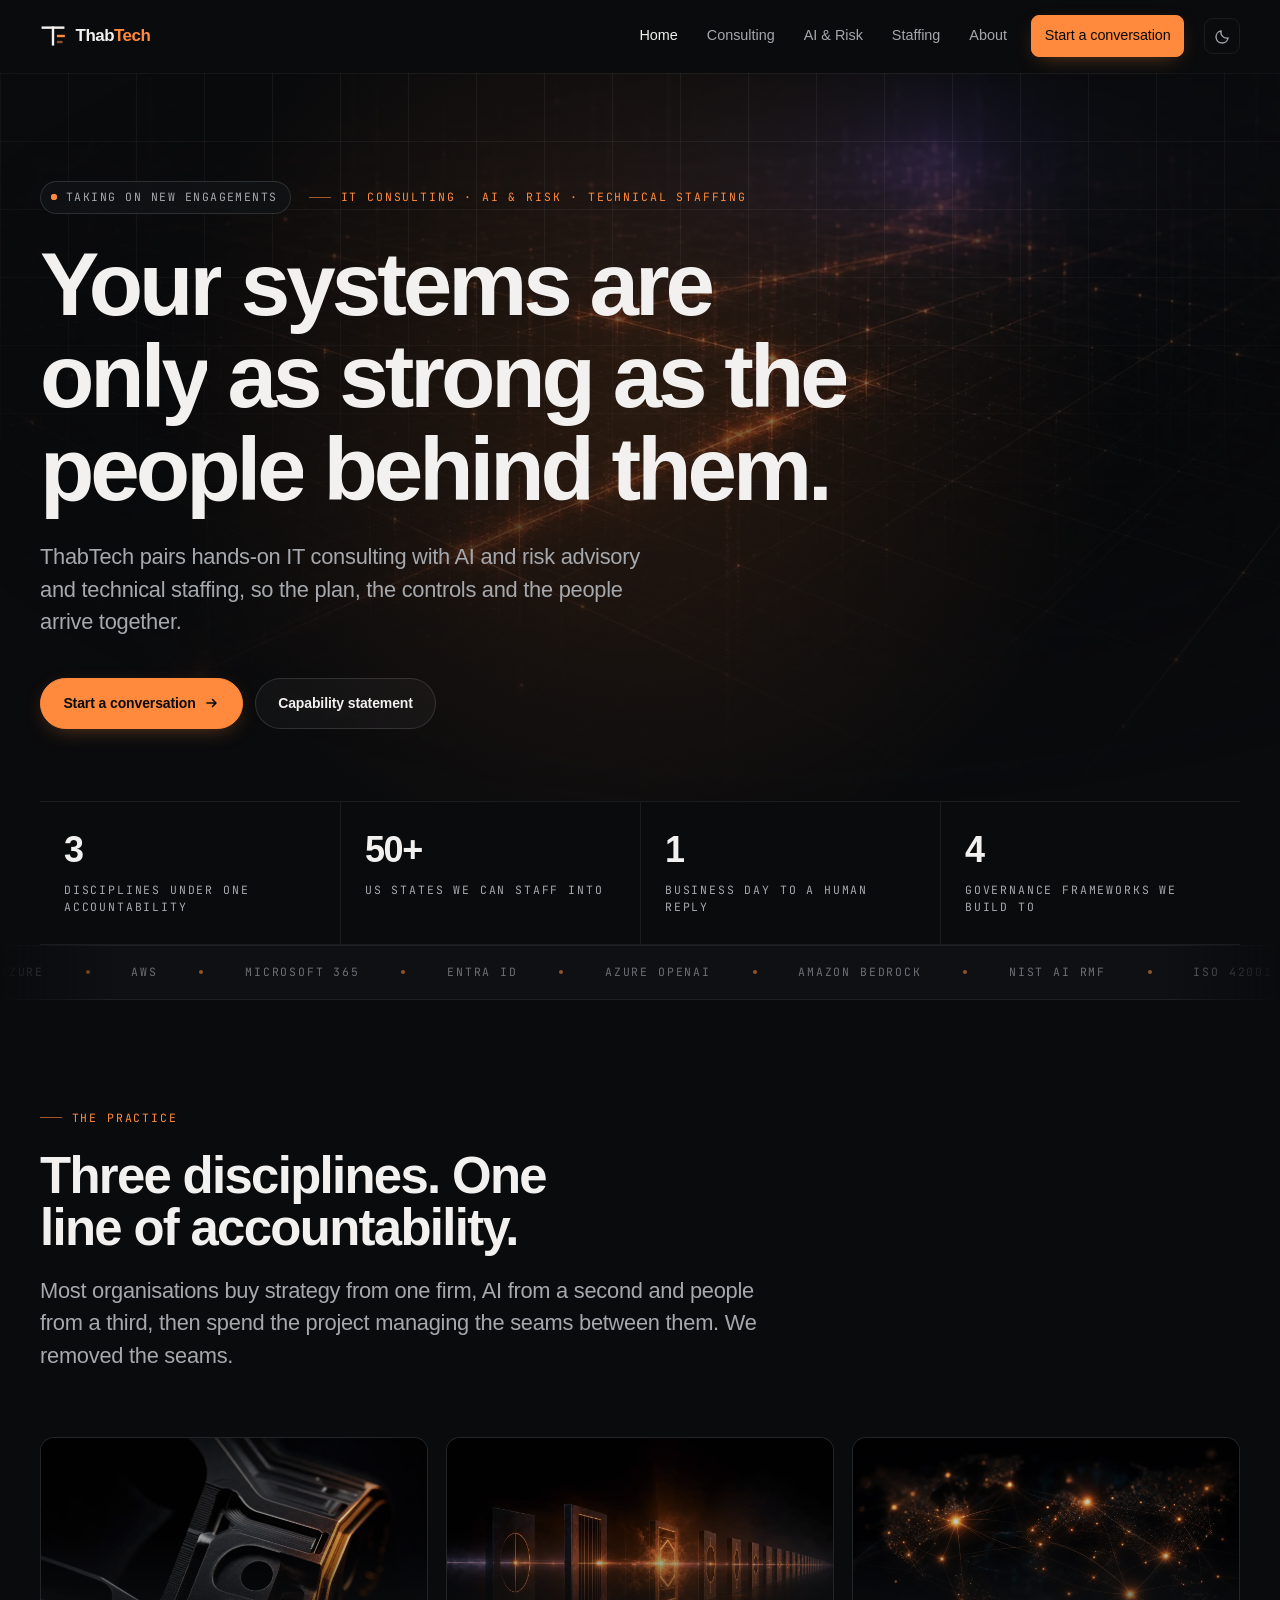
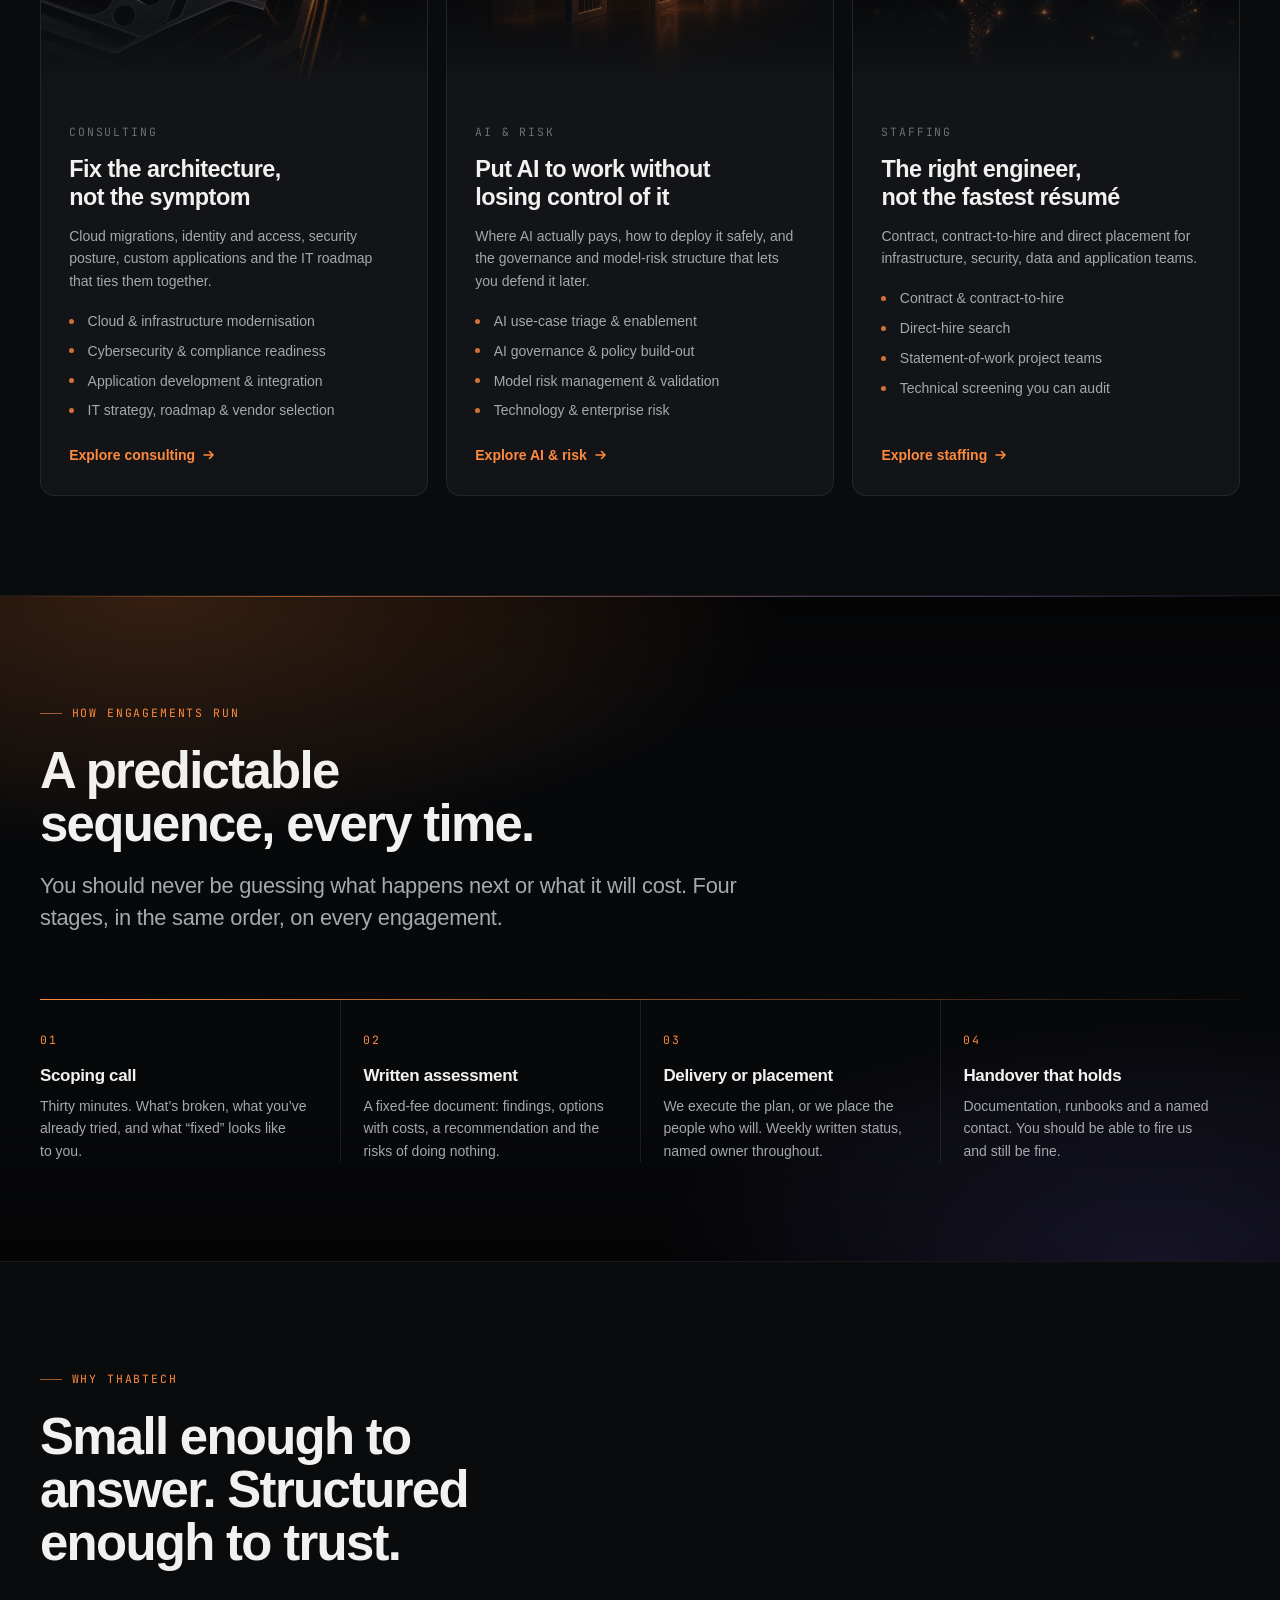
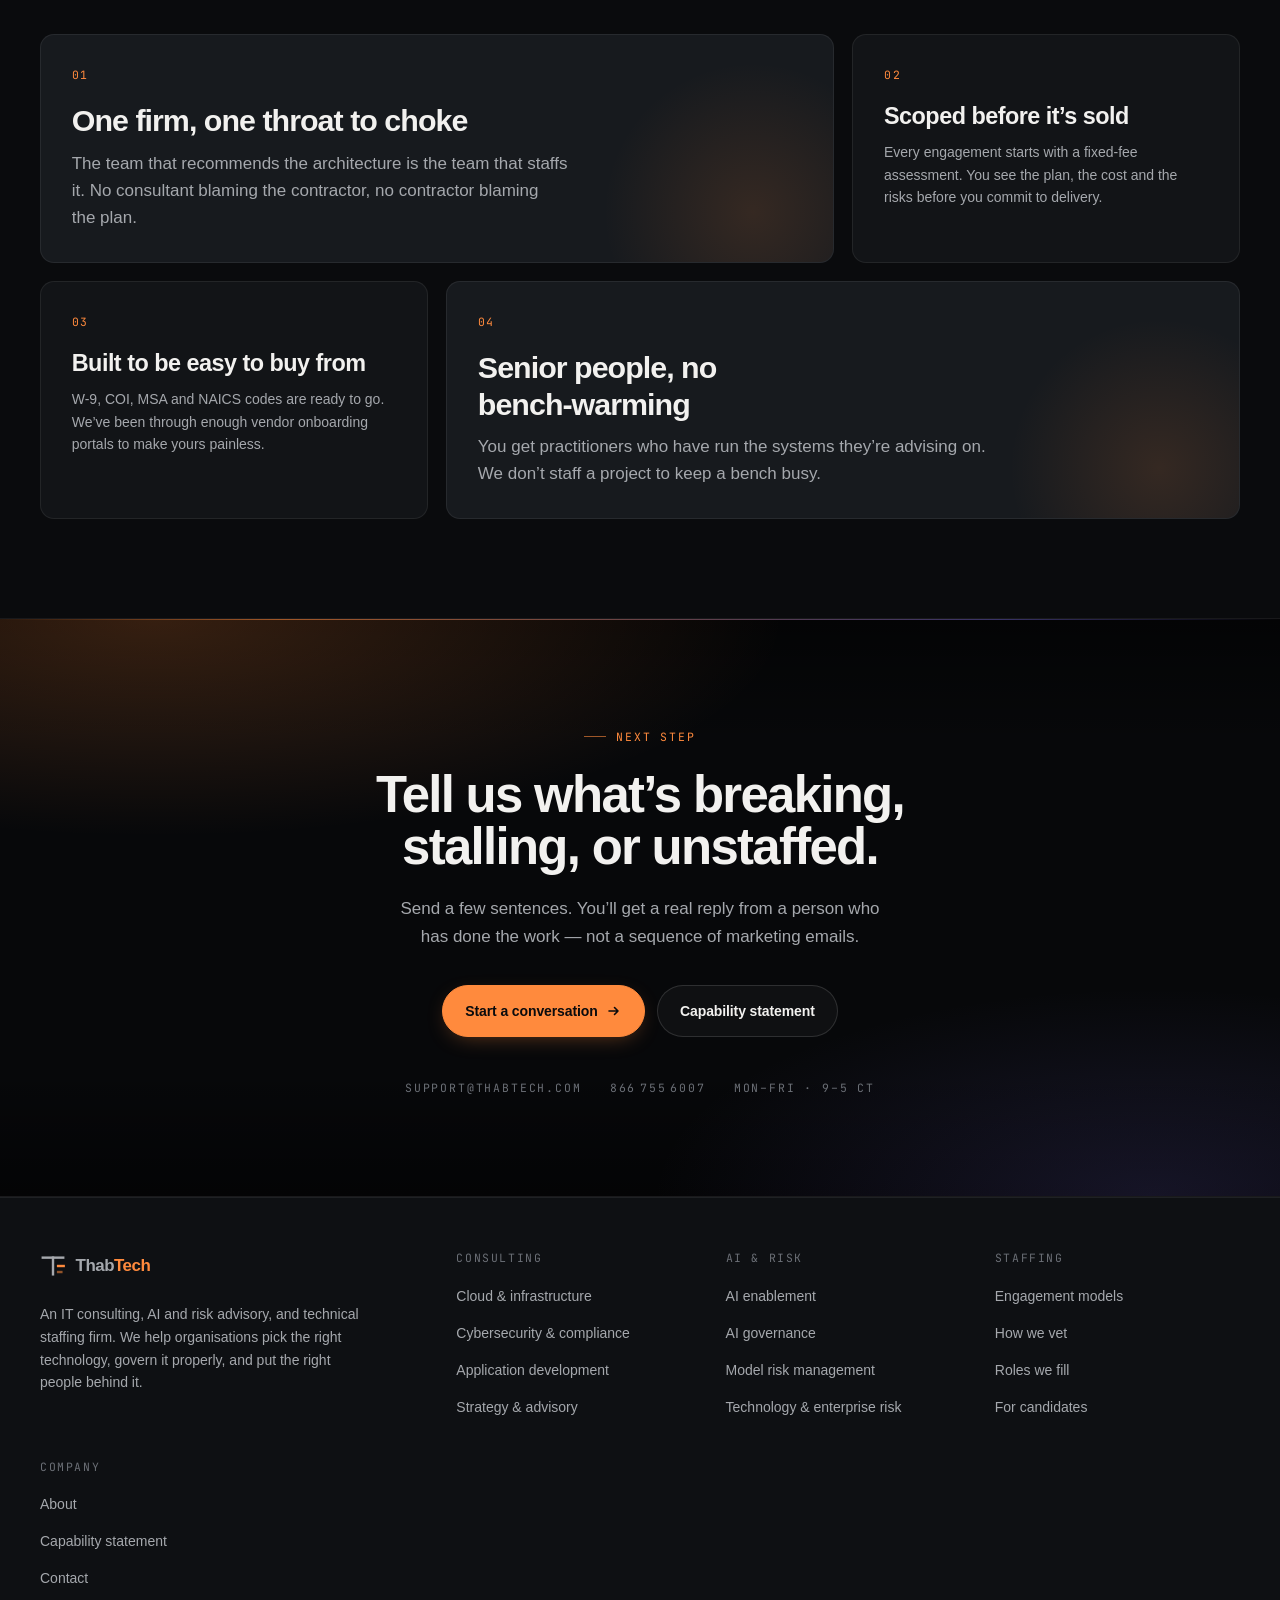
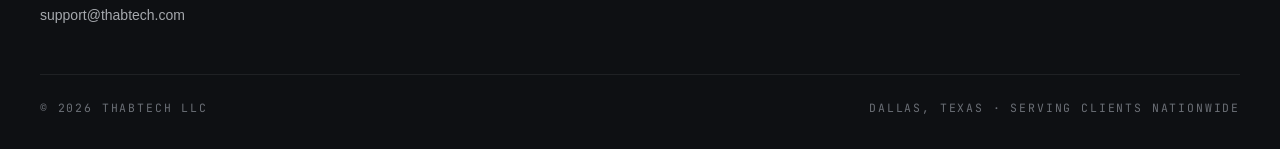
==== commit 0e2c0b4e: "Add AI & risk management practice: new page, nav, home three-discipline layout" ====
--- a/index.html
+++ b/index.html
@@ -3,11 +3,11 @@
 <head>
 <meta charset="utf-8">
 <meta name="viewport" content="width=device-width, initial-scale=1">
-<title>ThabTech — IT Consulting &amp; Technical Staffing</title>
-<meta name="description" content="ThabTech is an IT consulting and staffing firm. We help organisations choose the right technology and put the right people behind it. Dallas, Texas — serving clients nationwide.">
+<title>ThabTech — IT Consulting, AI &amp; Risk, Technical Staffing</title>
+<meta name="description" content="ThabTech is an IT consulting, AI and risk advisory, and technical staffing firm. Dallas, Texas — serving clients nationwide.">
 <meta name="theme-color" content="#0A0B0D">
-<meta property="og:title" content="ThabTech — IT Consulting &amp; Technical Staffing">
-<meta property="og:description" content="ThabTech is an IT consulting and staffing firm. We help organisations choose the right technology and put the right people behind it. Dallas, Texas — serving clients nationwide.">
+<meta property="og:title" content="ThabTech — IT Consulting, AI &amp; Risk, Technical Staffing">
+<meta property="og:description" content="ThabTech is an IT consulting, AI and risk advisory, and technical staffing firm. Dallas, Texas — serving clients nationwide.">
 <meta property="og:type" content="website">
 <link rel="icon" href="data:image/svg+xml,%3Csvg xmlns='http://www.w3.org/2000/svg' viewBox='0 0 28 28'%3E%3Crect width='28' height='28' fill='%230A0B0D'/%3E%3Cpath d='M4 6h20M14 6v17' stroke='%23F2F1EF' stroke-width='2.6'/%3E%3Cpath d='M18.5 14h6' stroke='%23FF8A3D' stroke-width='2.6'/%3E%3C/svg%3E">
 <link rel="preconnect" href="https://api.fontshare.com" crossorigin>
@@ -15,10 +15,8 @@
 <link rel="stylesheet" href="style.css">
 <script>
   document.documentElement.classList.add('js');
-  try {
-    var t = localStorage.getItem('tt-theme');
-    if (t) document.documentElement.dataset.theme = t;
-  } catch (e) {}
+  var m = document.cookie.match(/(?:^|; )tt-theme=(dark|light)/);
+  if (m) document.documentElement.dataset.theme = m[1];
 </script>
 </head>
 <body>
@@ -32,7 +30,7 @@
 <path d="M19.5 20.5h3.5" stroke="#FF8A3D" stroke-width="2.6" stroke-linecap="square" opacity=".55"/>
 </svg><span class="brand__txt">Thab<em>Tech</em></span></a>
   <nav class="nav" id="nav">
-    <a href="index.html" aria-current="page">Home</a><a href="services.html">Consulting</a><a href="staffing.html">Staffing</a><a href="about.html">About</a>
+    <a href="index.html" aria-current="page">Home</a><a href="services.html">Consulting</a><a href="ai.html">AI &amp; Risk</a><a href="staffing.html">Staffing</a><a href="about.html">About</a>
     <a class="btn btn--primary btn--sm" href="contact.html">Start a conversation</a>
   </nav>
   <button class="icbtn" id="theme" type="button" aria-label="Toggle colour theme">
@@ -48,27 +46,27 @@
 <section class="hero field">
 <div class="hero__art"><img src="assets/atmo-lattice.webp" alt="" loading="eager" decoding="async"></div>
 <div class="wrap">
-  <div class="hero__tags"><span class="pulse"><i></i>Taking on new engagements</span><span class="eyebrow">IT consulting &amp; technical staffing</span></div>
+  <div class="hero__tags"><span class="pulse"><i></i>Taking on new engagements</span><span class="eyebrow">IT consulting &middot; AI &amp; risk &middot; technical staffing</span></div>
   <h1><span class="rv-word"><span style="--i:0">Your</span></span> <span class="rv-word"><span style="--i:1">systems</span></span> <span class="rv-word"><span style="--i:2">are</span></span> <span class="rv-word"><span style="--i:3">only</span></span> <span class="rv-word"><span style="--i:4">as</span></span> <span class="rv-word"><span style="--i:5">strong</span></span> <span class="rv-word"><span style="--i:6">as</span></span> <span class="rv-word"><span style="--i:7">the</span></span> <span class="rv-word"><span style="--i:8">people</span></span> <span class="rv-word"><span style="--i:9">behind</span></span> <span class="rv-word"><span style="--i:10">them.</span></span></h1>
-  <p class="lead">ThabTech pairs hands-on IT consulting with technical staffing, so the plan and the people arrive together. Cloud, security, applications and the engineers who run them.</p>
+  <p class="lead">ThabTech pairs hands-on IT consulting with AI and risk advisory and technical staffing, so the plan, the controls and the people arrive together.</p>
   <div class="hero__cta"><a class="btn btn--primary" href="contact.html">Start a conversation <svg width="14" height="14" viewBox="0 0 14 14" fill="none" aria-hidden="true"><path d="M2 7h9M7.5 3.5 11 7l-3.5 3.5" stroke="currentColor" stroke-width="1.6" stroke-linecap="round" stroke-linejoin="round"/></svg></a><a class="btn btn--ghost" href="about.html#capability">Capability statement</a></div>
 </div>
 </section>
 
-<div class="wrap"><div class="stats rv-s"><div class="stat"><span class="stat__k tnum" data-count="2" data-suffix="">2</span><span class="stat__l mono">Disciplines under one accountability</span></div><div class="stat"><span class="stat__k tnum" data-count="50" data-suffix="+">50+</span><span class="stat__l mono">US states we can staff into</span></div><div class="stat"><span class="stat__k tnum" data-count="1" data-suffix="">1</span><span class="stat__l mono">Business day to a human reply</span></div><div class="stat"><span class="stat__k tnum" data-count="0" data-suffix="">0</span><span class="stat__l mono">Handoffs between advice and delivery</span></div></div></div>
+<div class="wrap"><div class="stats rv-s"><div class="stat"><span class="stat__k tnum" data-count="3" data-suffix="">3</span><span class="stat__l mono">Disciplines under one accountability</span></div><div class="stat"><span class="stat__k tnum" data-count="50" data-suffix="+">50+</span><span class="stat__l mono">US states we can staff into</span></div><div class="stat"><span class="stat__k tnum" data-count="1" data-suffix="">1</span><span class="stat__l mono">Business day to a human reply</span></div><div class="stat"><span class="stat__k tnum" data-count="4" data-suffix="">4</span><span class="stat__l mono">Governance frameworks we build to</span></div></div></div>
 
 <div class="marq" aria-hidden="true">
-<div class="marq__t"><div class="marq__g"><span>Azure</span><i></i><span>AWS</span><i></i><span>Microsoft 365</span><i></i><span>Entra ID</span><i></i><span>Intune</span><i></i><span>Terraform</span><i></i><span>Kubernetes</span><i></i><span>Zero Trust</span><i></i><span>SOC 2</span><i></i><span>HIPAA</span><i></i><span>Power BI</span><i></i><span>Snowflake</span><i></i><span>React</span><i></i><span>Python</span><i></i><span>.NET</span><i></i><span>ServiceNow</span><i></i><span>Workday</span><i></i><span>Okta</span><i></i><span>SQL Server</span><i></i><span>CI/CD</span><i></i></div><div class="marq__g"><span>Azure</span><i></i><span>AWS</span><i></i><span>Microsoft 365</span><i></i><span>Entra ID</span><i></i><span>Intune</span><i></i><span>Terraform</span><i></i><span>Kubernetes</span><i></i><span>Zero Trust</span><i></i><span>SOC 2</span><i></i><span>HIPAA</span><i></i><span>Power BI</span><i></i><span>Snowflake</span><i></i><span>React</span><i></i><span>Python</span><i></i><span>.NET</span><i></i><span>ServiceNow</span><i></i><span>Workday</span><i></i><span>Okta</span><i></i><span>SQL Server</span><i></i><span>CI/CD</span><i></i></div></div>
+<div class="marq__t"><div class="marq__g"><span>Azure</span><i></i><span>AWS</span><i></i><span>Microsoft 365</span><i></i><span>Entra ID</span><i></i><span>Azure OpenAI</span><i></i><span>Amazon Bedrock</span><i></i><span>NIST AI RMF</span><i></i><span>ISO 42001</span><i></i><span>EU AI Act</span><i></i><span>SR 11-7</span><i></i><span>Model Inventory</span><i></i><span>RAG</span><i></i><span>Copilot</span><i></i><span>LangChain</span><i></i><span>Zero Trust</span><i></i><span>SOC 2</span><i></i><span>HIPAA</span><i></i><span>Terraform</span><i></i><span>Kubernetes</span><i></i><span>Power BI</span><i></i><span>Snowflake</span><i></i><span>Python</span><i></i><span>.NET</span><i></i><span>ServiceNow</span><i></i><span>Workday</span><i></i><span>Okta</span><i></i><span>CI/CD</span><i></i></div><div class="marq__g"><span>Azure</span><i></i><span>AWS</span><i></i><span>Microsoft 365</span><i></i><span>Entra ID</span><i></i><span>Azure OpenAI</span><i></i><span>Amazon Bedrock</span><i></i><span>NIST AI RMF</span><i></i><span>ISO 42001</span><i></i><span>EU AI Act</span><i></i><span>SR 11-7</span><i></i><span>Model Inventory</span><i></i><span>RAG</span><i></i><span>Copilot</span><i></i><span>LangChain</span><i></i><span>Zero Trust</span><i></i><span>SOC 2</span><i></i><span>HIPAA</span><i></i><span>Terraform</span><i></i><span>Kubernetes</span><i></i><span>Power BI</span><i></i><span>Snowflake</span><i></i><span>Python</span><i></i><span>.NET</span><i></i><span>ServiceNow</span><i></i><span>Workday</span><i></i><span>Okta</span><i></i><span>CI/CD</span><i></i></div></div>
 </div>
 
 <section class="sec">
 <div class="wrap">
   <div class="head head--wide rv">
     <span class="eyebrow">The practice</span>
-    <h2>Two disciplines. One line of accountability.</h2>
-    <p class="lead">Most organisations buy strategy from one firm and people from another, then spend the project managing the seam between them. We removed the seam.</p>
-  </div>
-  <div class="grid g-2 rv-s">
+    <h2>Three disciplines. One line of accountability.</h2>
+    <p class="lead">Most organisations buy strategy from one firm, AI from a second and people from a third, then spend the project managing the seams between them. We removed the seams.</p>
+  </div>
+  <div class="grid g-3 rv-s pcards">
     <article class="card pcard">
       <div class="pcard__img"><img src="assets/atmo-machined.webp" alt="Machined precision component lit by a warm edge light" loading="lazy" decoding="async"></div>
       <div class="pcard__body">
@@ -82,6 +80,21 @@
           <li>IT strategy, roadmap &amp; vendor selection</li>
         </ul>
         <a class="tlink" href="services.html">Explore consulting <svg width="14" height="14" viewBox="0 0 14 14" fill="none" aria-hidden="true"><path d="M2 7h9M7.5 3.5 11 7l-3.5 3.5" stroke="currentColor" stroke-width="1.6" stroke-linecap="round" stroke-linejoin="round"/></svg></a>
+      </div>
+    </article>
+    <article class="card pcard">
+      <div class="pcard__img"><img src="assets/atmo-gates.webp" alt="Receding row of glowing gates with a beam of light passing through each" loading="lazy" decoding="async"></div>
+      <div class="pcard__body">
+        <span class="mono">AI &amp; risk</span>
+        <h3>Put AI to work without losing control of it</h3>
+        <p>Where AI actually pays, how to deploy it safely, and the governance and model-risk structure that lets you defend it later.</p>
+        <ul>
+          <li>AI use-case triage &amp; enablement</li>
+          <li>AI governance &amp; policy build-out</li>
+          <li>Model risk management &amp; validation</li>
+          <li>Technology &amp; enterprise risk</li>
+        </ul>
+        <a class="tlink" href="ai.html">Explore AI &amp; risk <svg width="14" height="14" viewBox="0 0 14 14" fill="none" aria-hidden="true"><path d="M2 7h9M7.5 3.5 11 7l-3.5 3.5" stroke="currentColor" stroke-width="1.6" stroke-linecap="round" stroke-linejoin="round"/></svg></a>
       </div>
     </article>
     <article class="card pcard">
@@ -151,7 +164,7 @@
 <path d="M19.5 14h6" stroke="#FF8A3D" stroke-width="2.6" stroke-linecap="square"/>
 <path d="M19.5 20.5h3.5" stroke="#FF8A3D" stroke-width="2.6" stroke-linecap="square" opacity=".55"/>
 </svg><span class="brand__txt">Thab<em>Tech</em></span></a>
-      <p>An IT consulting and staffing firm. We help organisations pick the right technology and put the right people behind it.</p>
+      <p>An IT consulting, AI and risk advisory, and technical staffing firm. We help organisations pick the right technology, govern it properly, and put the right people behind it.</p>
     </div>
     <div>
       <h4>Consulting</h4>
@@ -160,6 +173,15 @@
         <li><a href="services.html#security">Cybersecurity &amp; compliance</a></li>
         <li><a href="services.html#apps">Application development</a></li>
         <li><a href="services.html#advisory">Strategy &amp; advisory</a></li>
+      </ul>
+    </div>
+    <div>
+      <h4>AI &amp; risk</h4>
+      <ul>
+        <li><a href="ai.html#enablement">AI enablement</a></li>
+        <li><a href="ai.html#governance">AI governance</a></li>
+        <li><a href="ai.html#model-risk">Model risk management</a></li>
+        <li><a href="ai.html#enterprise-risk">Technology &amp; enterprise risk</a></li>
       </ul>
     </div>
     <div>
@@ -196,7 +218,7 @@
   tbtn && tbtn.addEventListener('click', function () {
     var next = doc.dataset.theme === 'light' ? 'dark' : 'light';
     doc.dataset.theme = next;
-    try { localStorage.setItem('tt-theme', next); } catch (e) {}
+    document.cookie = 'tt-theme=' + next + ';path=/;max-age=31536000;SameSite=Lax';
   });
 
   /* mobile nav */
--- a/style.css
+++ b/style.css
@@ -650,3 +650,15 @@
 /* hero label row — status pill + category eyebrow share one line */
 .hero__tags { display: flex; flex-wrap: wrap; align-items: center; gap: .5rem 1.1rem; }
 .hero__tags .pulse, .hero__tags .eyebrow { margin-bottom: 1.5rem; }
+
+/* three practice cards on home — shorter image crop so the column reads well */
+.pcards .pcard__img { aspect-ratio: 3/2; }
+@media (min-width: 701px) and (max-width: 1000px) {
+  .pcards { grid-template-columns: repeat(2, 1fr); }
+  .pcards > .pcard:last-child { grid-column: 1 / -1; }
+  .pcards > .pcard:last-child .pcard__img { aspect-ratio: 21/9; }
+}
+/* nav breathing room now that there are five items */
+@media (min-width: 901px) and (max-width: 1180px) {
+  .nav a { padding-left: .55rem; padding-right: .55rem; font-size: .93rem; }
+}
